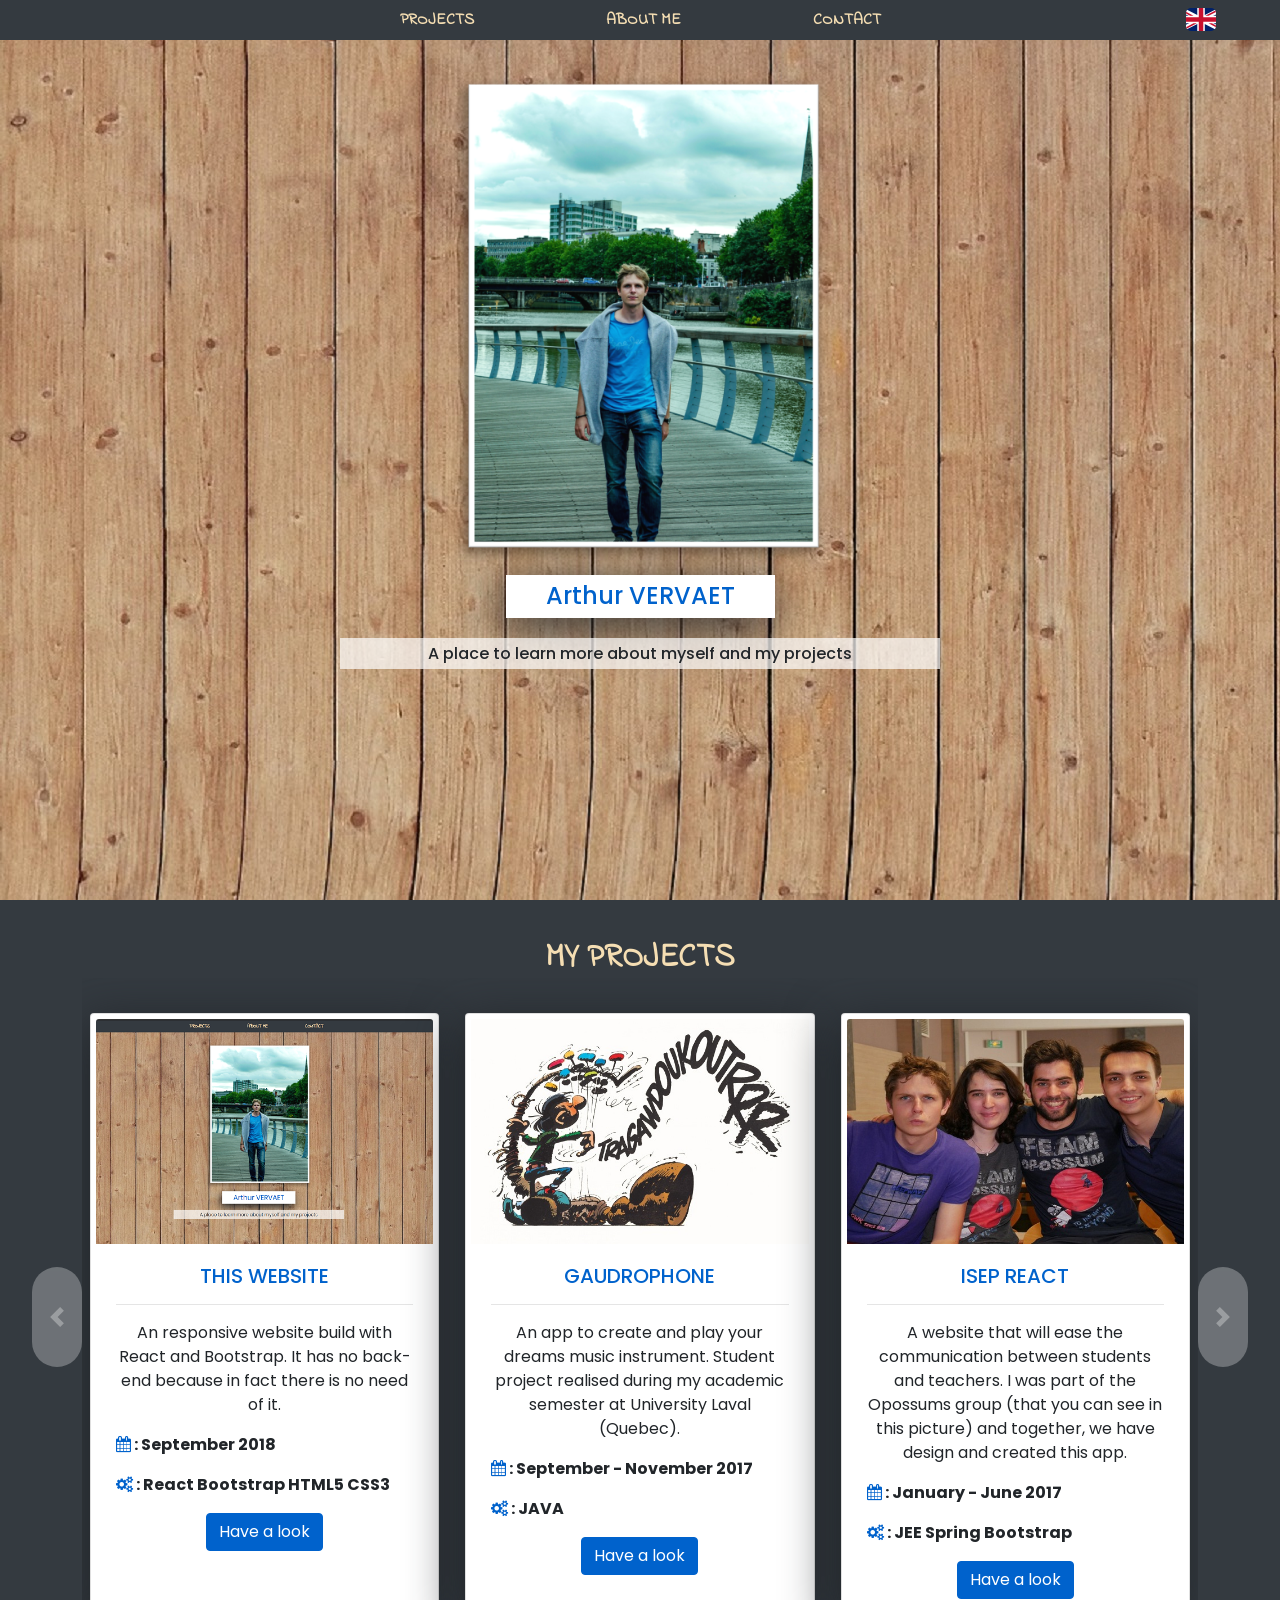
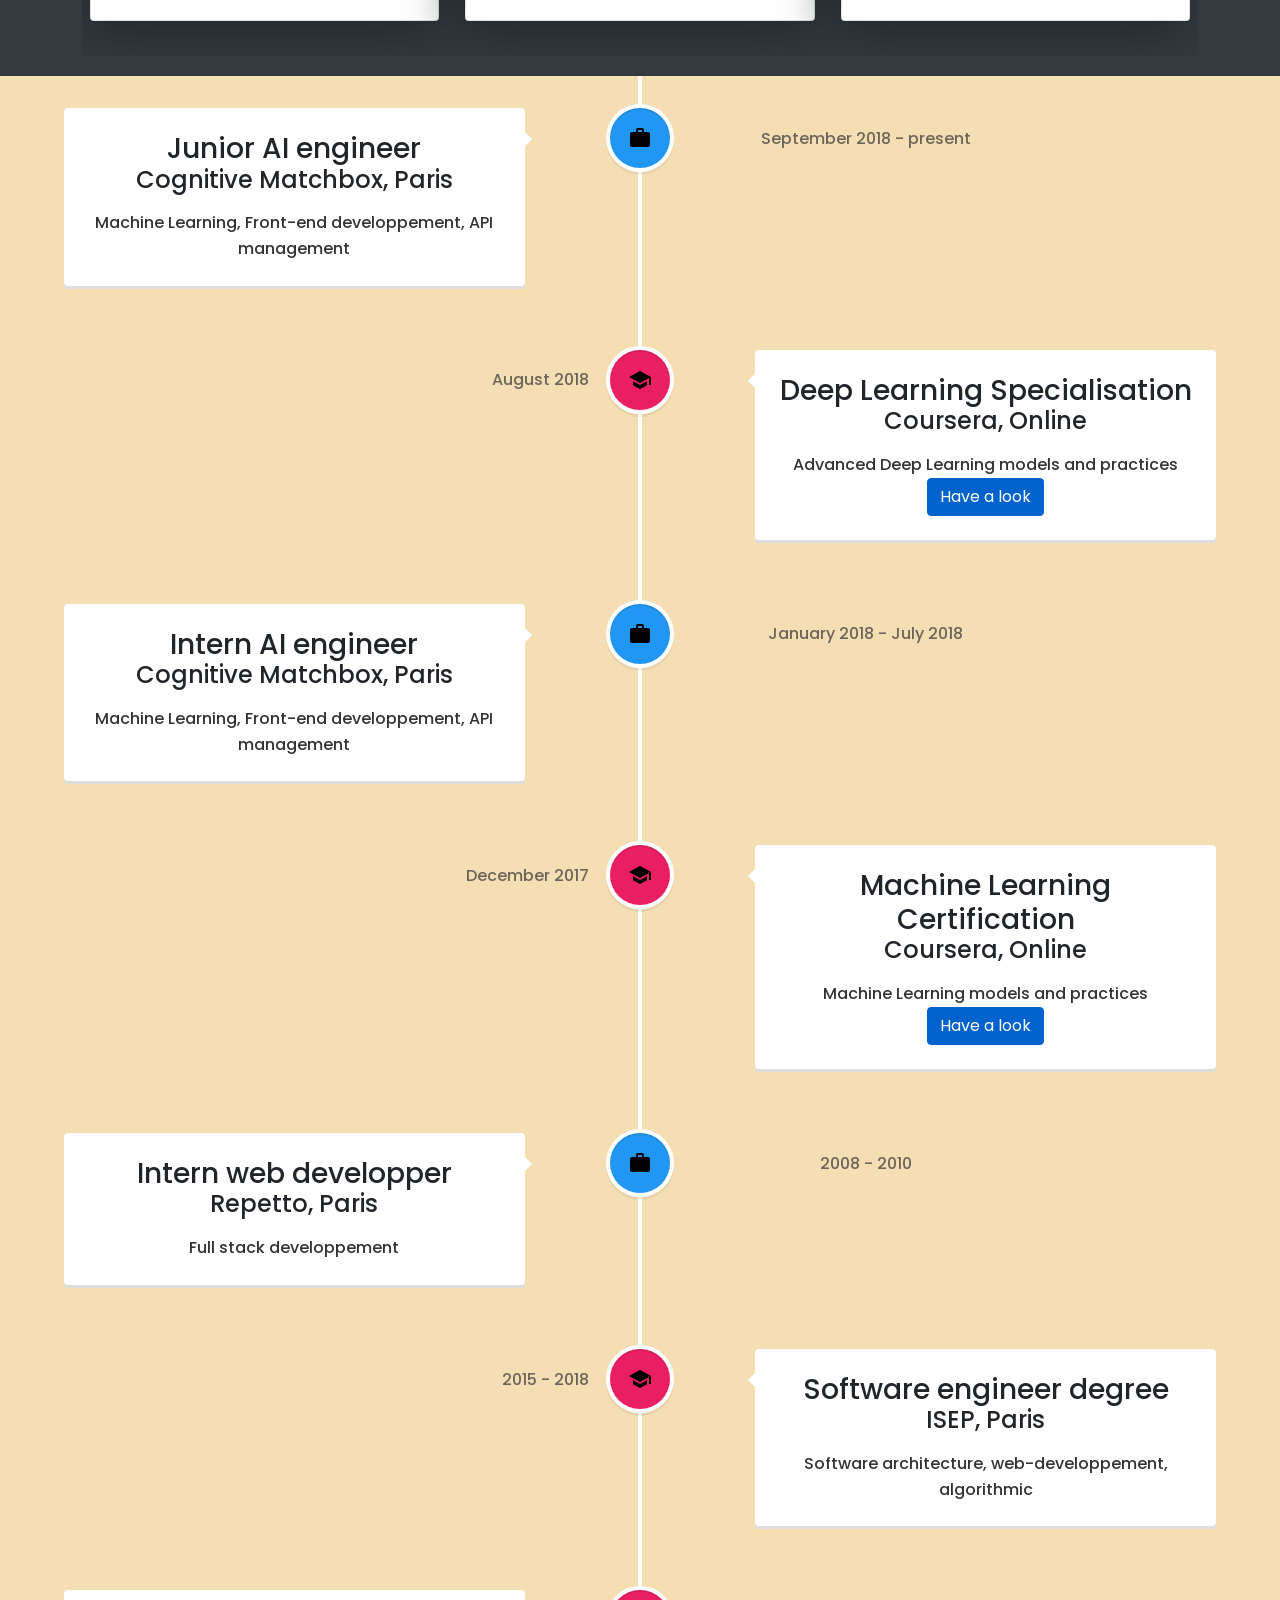
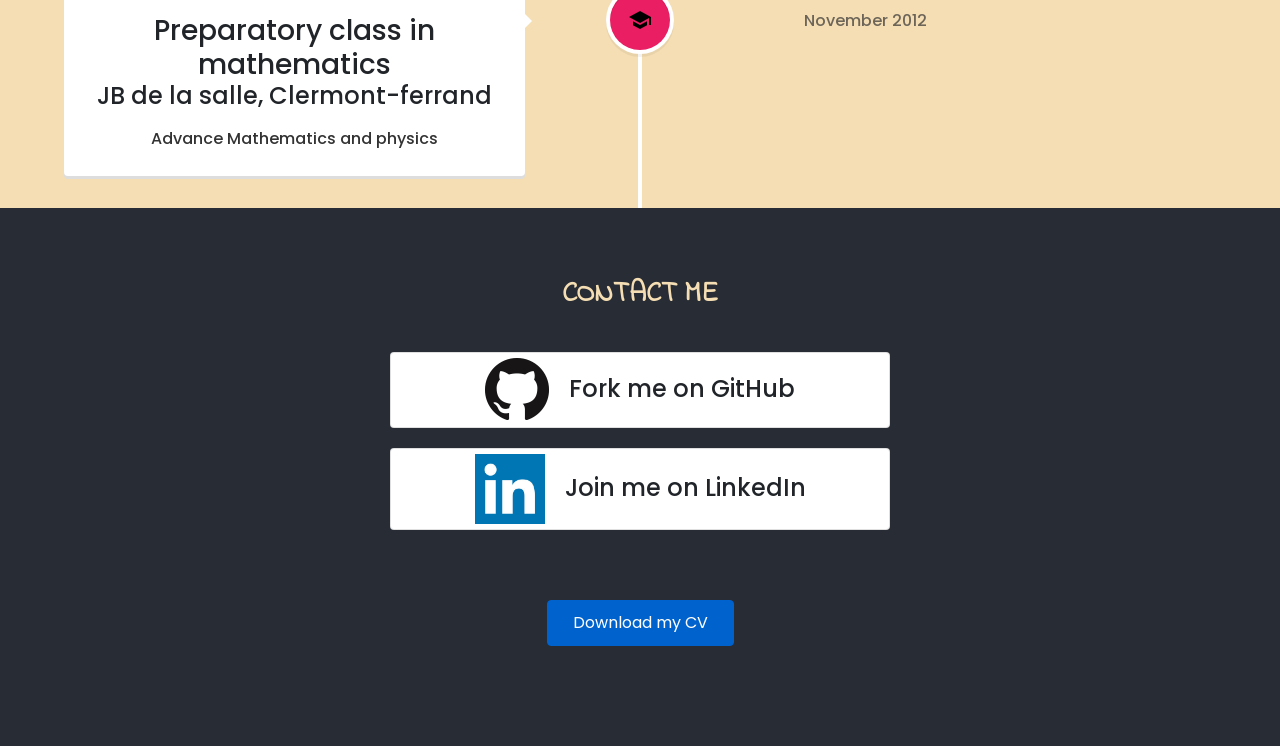
==== index.html @ 1737bd33 "new icon and style" ====
<!doctype html><html lang="en"><head><meta charset="utf-8"><meta name="viewport" content="width=device-width,initial-scale=1,shrink-to-fit=no"><meta name="theme-color" content="#000000"><link rel="manifest" href="/manifest.json"><link rel="shortcut icon" href="/favicon.ico"><link rel="stylesheet" href="https://cdnjs.cloudflare.com/ajax/libs/font-awesome/4.7.0/css/font-awesome.min.css"><link href="//maxcdn.bootstrapcdn.com/bootstrap/4.1.1/css/bootstrap.min.css" rel="stylesheet" id="bootstrap-css"><link href="https://fonts.googleapis.com/css?family=Poppins" rel="stylesheet"><link href="https://fonts.googleapis.com/css?family=Indie+Flower" rel="stylesheet"><script src="//cdnjs.cloudflare.com/ajax/libs/jquery/3.2.1/jquery.min.js"></script><script src="//maxcdn.bootstrapcdn.com/bootstrap/4.1.1/js/bootstrap.min.js"></script><title>Arthur Vervaet: Software Engineer</title><link href="/static/css/main.3fd4be5b.css" rel="stylesheet"></head><body><noscript>You need to enable JavaScript to run this app.</noscript><div id="root"></div><script type="text/javascript" src="/static/js/main.191d1044.js"></script></body></html>
---- static/css/main.3fd4be5b.css ----
body{margin:0;padding:0;font-family:Poppins,sans-serif}a,a:active,a:hover,a:link,a:visited{text-decoration:none;color:inherit}.App{text-align:center;overflow:hidden}.blue{color:#0062cc}.btn-primary{color:#fff!important}.center,.center-wrapper{width:-webkit-fit-content;width:-moz-fit-content;width:fit-content;margin:auto}.btn-primary{background-color:#0062cc;border-color:#0062cc}.github{color:#24292e;display:inline-block}.learn-more{background-color:#282c34}.left{text-align:left}.media-logo{max-width:20%;display:inline-block;margin-right:20px;max-height:70px}.media-title{display:inline-block;margin:0}.media-wrapper{margin-top:40px}.media-card{max-width:500px;margin:20px auto;padding:5px}.App-header{position:fixed;top:0;width:100%;background-color:#343a40;z-index:999}.top-div{margin:0 50px}.top-title{font-size:1rem;color:wheat!important;font-family:Indie Flower,cursive}.mobile_navbar{display:none}.menu-lang{position:fixed;top:7px;right:5%}@media only screen and (max-width:768px){.mobile_navbar{display:block}.laptop_navbar{display:none}.menu-icon{position:fixed;top:5px;left:15px;color:wheat}}.selector{position:fixed;list-style-type:none;top:33px;right:5%}.lang-icon{width:100%;max-width:30px;border-radius:5px}#landing{height:100vh;width:100vw;background-image:url("/Ressource/img/landing_background.jpg");overflow:hidden}.landing-card{margin:0 auto;margin-top:40px}.landing-content{height:-webkit-fit-content;height:-moz-fit-content;height:fit-content;width:100%;padding:30px 0}.landing-image{max-height:500px;margin-bottom:20px;max-width:80%}.name{width:-webkit-fit-content;width:-moz-fit-content;width:fit-content;background-color:#fff;margin:0 auto;-webkit-box-shadow:-5px 10px 50px #212529;box-shadow:-5px 10px 50px #212529;margin-top:-15px;color:#0062cc;padding:7px 40px;font-size:1.5rem}.quote{background:hsla(0,0%,100%,.7);max-width:600px;margin:20px auto;padding:6px 0;font-size:1rem}#projects{padding:20px;background-color:#343a40}.card-img-top{max-height:400px}.project-card{-webkit-box-shadow:-5px 10px 50px #212529;box-shadow:-5px 10px 50px #212529;max-width:31%;margin:5px auto;padding:5px}.project-gallery{padding:30px 10px}.title-card{-webkit-box-shadow:-5px 10px 50px #212529;box-shadow:-5px 10px 50px #212529;width:-webkit-fit-content;width:-moz-fit-content;width:fit-content;margin:0 auto}.section-title{margin:20px 0 0;color:wheat;font-family:Indie Flower,cursive;font-weight:900}.carousel-control-next,.carousel-control-prev{background-color:#ffffff90;border-radius:30px;width:50px;height:100px;margin:auto 1%}.carousel-inner{margin:auto;width:90%}#carouselExampleControls .card-body{padding-bottom:0!important}.mobile_project{display:none}@media only screen and (max-width:768px){.mobile_project{display:block}.project-card{max-width:90%;margin-bottom:30px}.laptop_project{display:none}.title-card{margin-bottom:30px}}#contact{padding:50px}.resume-btn{padding:10px 25px;margin:50px auto}#TimeLine{background-color:wheat}.vertical-timeline{margin:0 auto!important}@media only screen and (min-width:1170px){.vertical-timeline-element-date{right:136%!important}}.vertical-timeline{width:95%;max-width:1170px;margin:2em auto;position:relative;padding:2em 0}.vertical-timeline:after{content:"";display:table;clear:both}.vertical-timeline:before{content:"";position:absolute;top:0;left:18px;height:100%;width:4px;background:#fff}@media only screen and (min-width:1170px){.vertical-timeline.vertical-timeline--two-columns{margin-top:3em;margin-bottom:3em;width:90%}.vertical-timeline.vertical-timeline--two-columns:before{left:50%;margin-left:-2px}}.vertical-timeline-element{position:relative;margin:2em 0}.vertical-timeline-element>div{min-height:1px}.vertical-timeline-element:after{content:"";display:table;clear:both}.vertical-timeline-element:first-child{margin-top:0}.vertical-timeline-element:last-child{margin-bottom:0}@media only screen and (min-width:1170px){.vertical-timeline-element{margin:4em 0}.vertical-timeline-element:first-child{margin-top:0}.vertical-timeline-element:last-child{margin-bottom:0}}.vertical-timeline-element-icon{position:absolute;top:0;left:0;width:40px;height:40px;border-radius:50%;-webkit-box-shadow:0 0 0 4px #fff,inset 0 2px 0 rgba(0,0,0,.08),0 3px 0 4px rgba(0,0,0,.05);box-shadow:0 0 0 4px #fff,inset 0 2px 0 rgba(0,0,0,.08),0 3px 0 4px rgba(0,0,0,.05)}.vertical-timeline-element-icon svg{display:block;width:24px;height:24px;position:relative;left:50%;top:50%;margin-left:-12px;margin-top:-12px}@media only screen and (min-width:1170px){.vertical-timeline--two-columns .vertical-timeline-element-icon{width:60px;height:60px;left:50%;margin-left:-30px}}.vertical-timeline-element-icon{-webkit-transform:translateZ(0);-webkit-backface-visibility:hidden}.vertical-timeline--animate .vertical-timeline-element-icon.is-hidden{visibility:hidden}.vertical-timeline--animate .vertical-timeline-element-icon.bounce-in{visibility:visible;-webkit-animation:cd-bounce-1 .6s;animation:cd-bounce-1 .6s}@-webkit-keyframes cd-bounce-1{0%{opacity:0;-webkit-transform:scale(.5)}60%{opacity:1;-webkit-transform:scale(1.2)}to{-webkit-transform:scale(1)}}@keyframes cd-bounce-1{0%{opacity:0;-webkit-transform:scale(.5);-ms-transform:scale(.5);transform:scale(.5)}60%{opacity:1;-webkit-transform:scale(1.2);-ms-transform:scale(1.2);transform:scale(1.2)}to{-webkit-transform:scale(1);-ms-transform:scale(1);transform:scale(1)}}.vertical-timeline-element-content{position:relative;margin-left:60px;background:#fff;border-radius:.25em;padding:1em;-webkit-box-shadow:0 3px 0 #ddd;box-shadow:0 3px 0 #ddd}.vertical-timeline-element--no-children .vertical-timeline-element-content{background:0 0;-webkit-box-shadow:none;box-shadow:none}.vertical-timeline-element-content:after{content:"";display:table;clear:both}.vertical-timeline-element-content h2{color:#303e49}.vertical-timeline-element-content .vertical-timeline-element-date,.vertical-timeline-element-content p{font-size:13px;font-size:.8125rem;font-weight:500;color:#333}.vertical-timeline-element-content .vertical-timeline-element-date{display:inline-block}.vertical-timeline-element-content p{margin:1em 0 0;line-height:1.6}.vertical-timeline-element-subtitle,.vertical-timeline-element-title{margin:0}.vertical-timeline-element-content .vertical-timeline-element-date{float:left;padding:.8em 0;opacity:.7}.vertical-timeline-element-content:before{content:"";position:absolute;top:16px;right:100%;height:0;width:0;border:7px solid transparent;border-right:7px solid #fff}.vertical-timeline-element--no-children .vertical-timeline-element-content:before{display:none}@media only screen and (min-width:768px){.vertical-timeline-element-content h2{font-size:20px;font-size:1.25rem}.vertical-timeline-element-content p{font-size:16px;font-size:1rem}.vertical-timeline-element-content .vertical-timeline-element-date{font-size:14px;font-size:.875rem}}@media only screen and (min-width:1170px){.vertical-timeline--two-columns .vertical-timeline-element-content{margin-left:0;padding:1.5em;width:40%}.vertical-timeline--two-columns .vertical-timeline-element-content:before{top:24px;left:100%;border-color:transparent;border-left-color:#fff}.vertical-timeline--two-columns .vertical-timeline-element-content .vertical-timeline-element-date{position:absolute;width:100%;left:124%;top:6px;font-size:16px;font-size:1rem}.vertical-timeline--two-columns .vertical-timeline-element.vertical-timeline-element--right .vertical-timeline-element-content,.vertical-timeline--two-columns .vertical-timeline-element:nth-child(2n):not(.vertical-timeline-element--left) .vertical-timeline-element-content{float:right}.vertical-timeline--two-columns .vertical-timeline-element.vertical-timeline-element--right .vertical-timeline-element-content:before,.vertical-timeline--two-columns .vertical-timeline-element:nth-child(2n):not(.vertical-timeline-element--left) .vertical-timeline-element-content:before{top:24px;left:auto;right:100%;border-color:transparent;border-right-color:#fff}.vertical-timeline--two-columns .vertical-timeline-element.vertical-timeline-element--right .vertical-timeline-element-content .vertical-timeline-element-date,.vertical-timeline--two-columns .vertical-timeline-element:nth-child(2n):not(.vertical-timeline-element--left) .vertical-timeline-element-content .vertical-timeline-element-date{left:auto;right:124%;text-align:right}}.vertical-timeline--animate .vertical-timeline-element-content.is-hidden{visibility:hidden}.vertical-timeline--animate .vertical-timeline-element-content.bounce-in{visibility:visible;-webkit-animation:cd-bounce-2 .6s;animation:cd-bounce-2 .6s}@media only screen and (min-width:1170px){.vertical-timeline--two-columns.vertical-timeline--animate .vertical-timeline-element.vertical-timeline-element--right .vertical-timeline-element-content.bounce-in,.vertical-timeline--two-columns.vertical-timeline--animate .vertical-timeline-element:nth-child(2n):not(.vertical-timeline-element--left) .vertical-timeline-element-content.bounce-in{-webkit-animation:cd-bounce-2-inverse .6s;animation:cd-bounce-2-inverse .6s}}@media only screen and (max-width:1169px){.vertical-timeline--animate .vertical-timeline-element-content.bounce-in{visibility:visible;-webkit-animation:cd-bounce-2-inverse .6s;animation:cd-bounce-2-inverse .6s}}@-webkit-keyframes cd-bounce-2{0%{opacity:0;-webkit-transform:translateX(-100px)}60%{opacity:1;-webkit-transform:translateX(20px)}to{-webkit-transform:translateX(0)}}@keyframes cd-bounce-2{0%{opacity:0;-webkit-transform:translateX(-100px);-ms-transform:translateX(-100px);transform:translateX(-100px)}60%{opacity:1;-webkit-transform:translateX(20px);-ms-transform:translateX(20px);transform:translateX(20px)}to{-webkit-transform:translateX(0);-ms-transform:translateX(0);transform:translateX(0)}}@-webkit-keyframes cd-bounce-2-inverse{0%{opacity:0;-webkit-transform:translateX(100px)}60%{opacity:1;-webkit-transform:translateX(-20px)}to{-webkit-transform:translateX(0)}}@keyframes cd-bounce-2-inverse{0%{opacity:0;-webkit-transform:translateX(100px);-ms-transform:translateX(100px);transform:translateX(100px)}60%{opacity:1;-webkit-transform:translateX(-20px);-ms-transform:translateX(-20px);transform:translateX(-20px)}to{-webkit-transform:translateX(0);-ms-transform:translateX(0);transform:translateX(0)}}
/*# sourceMappingURL=main.3fd4be5b.css.map*/
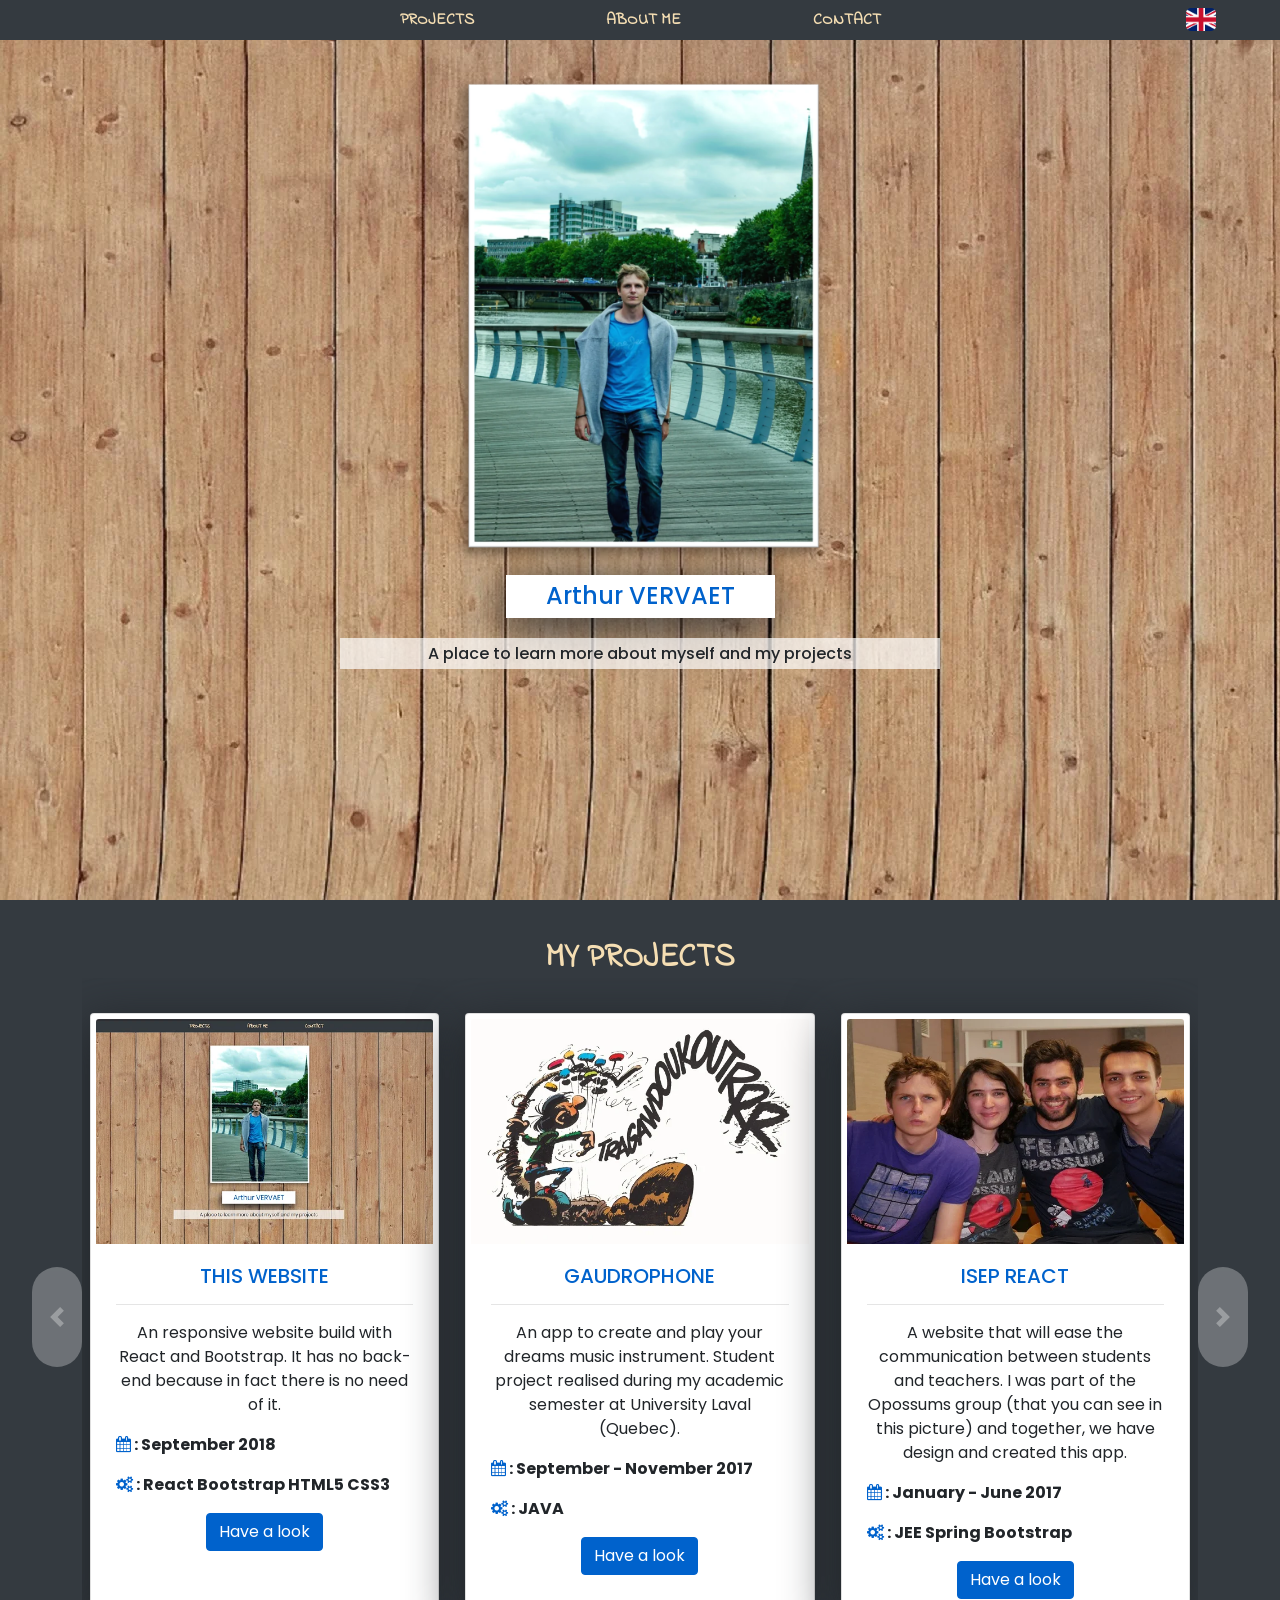
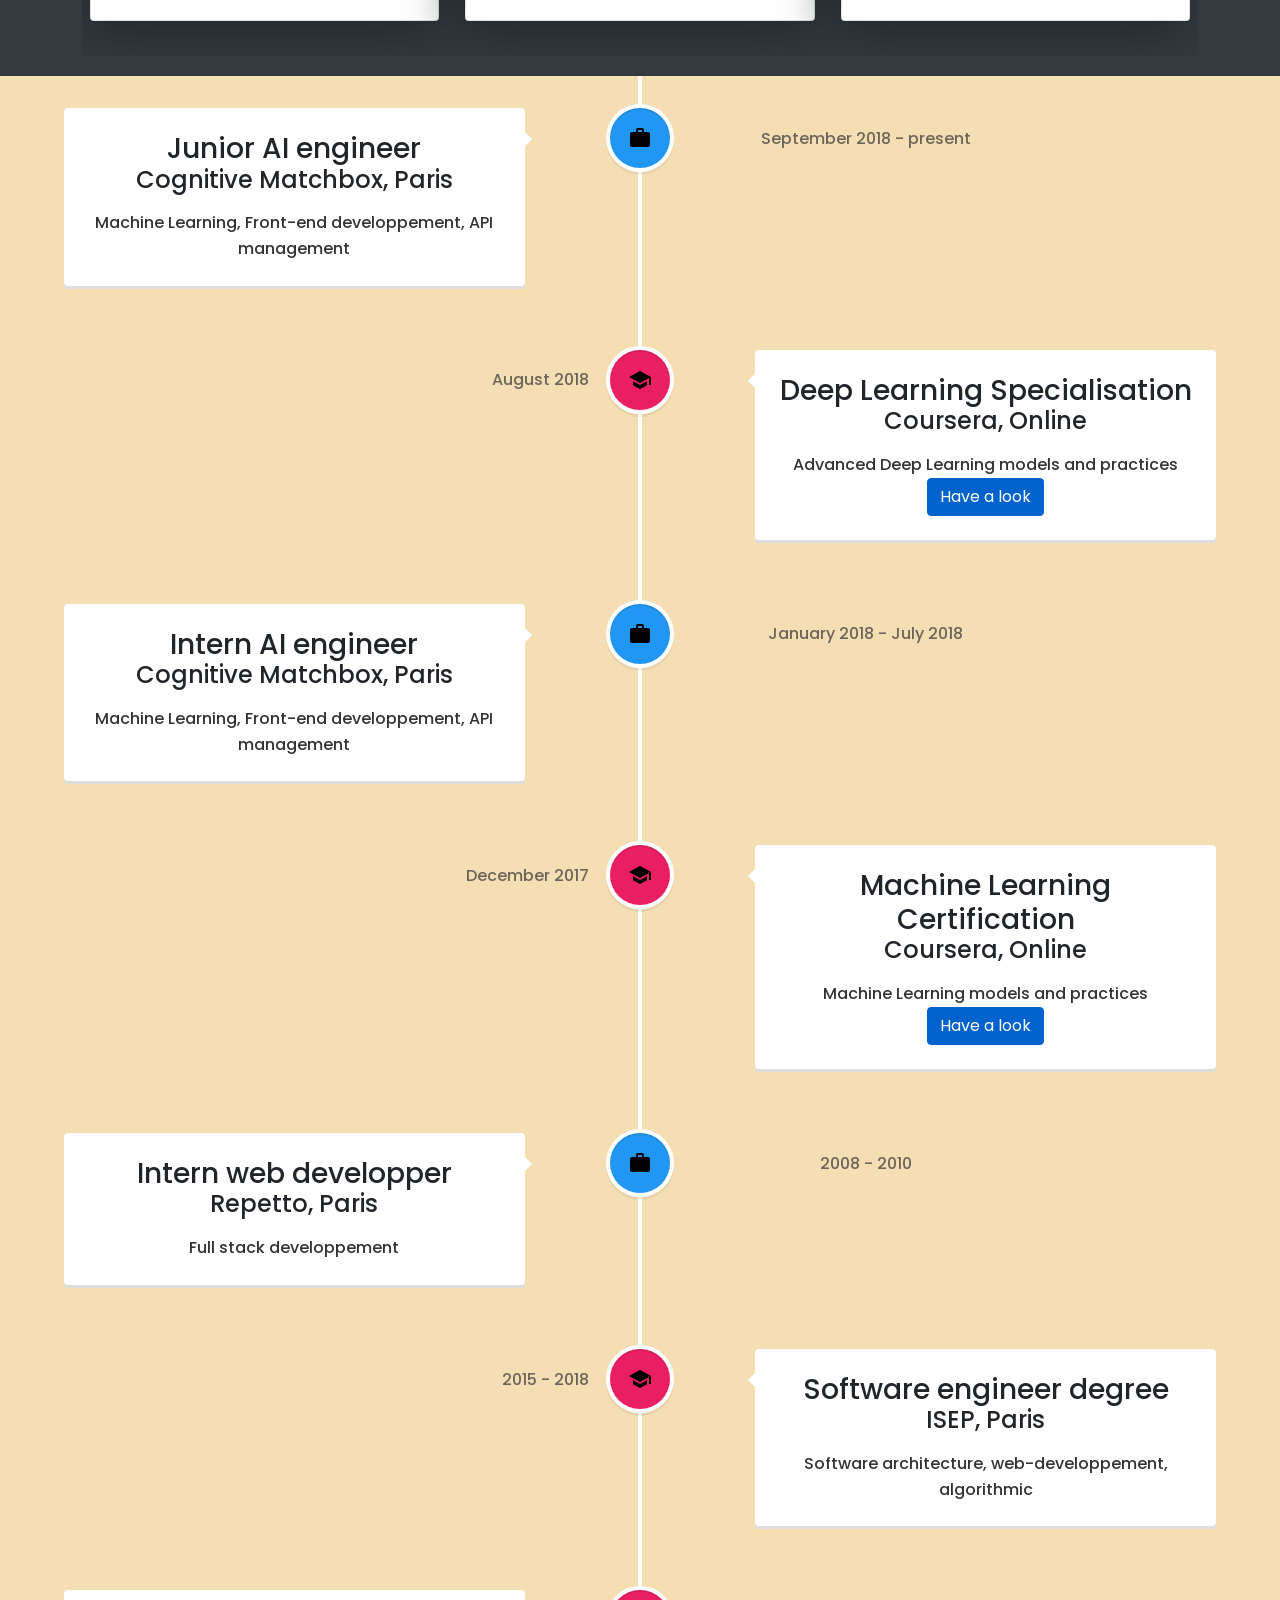
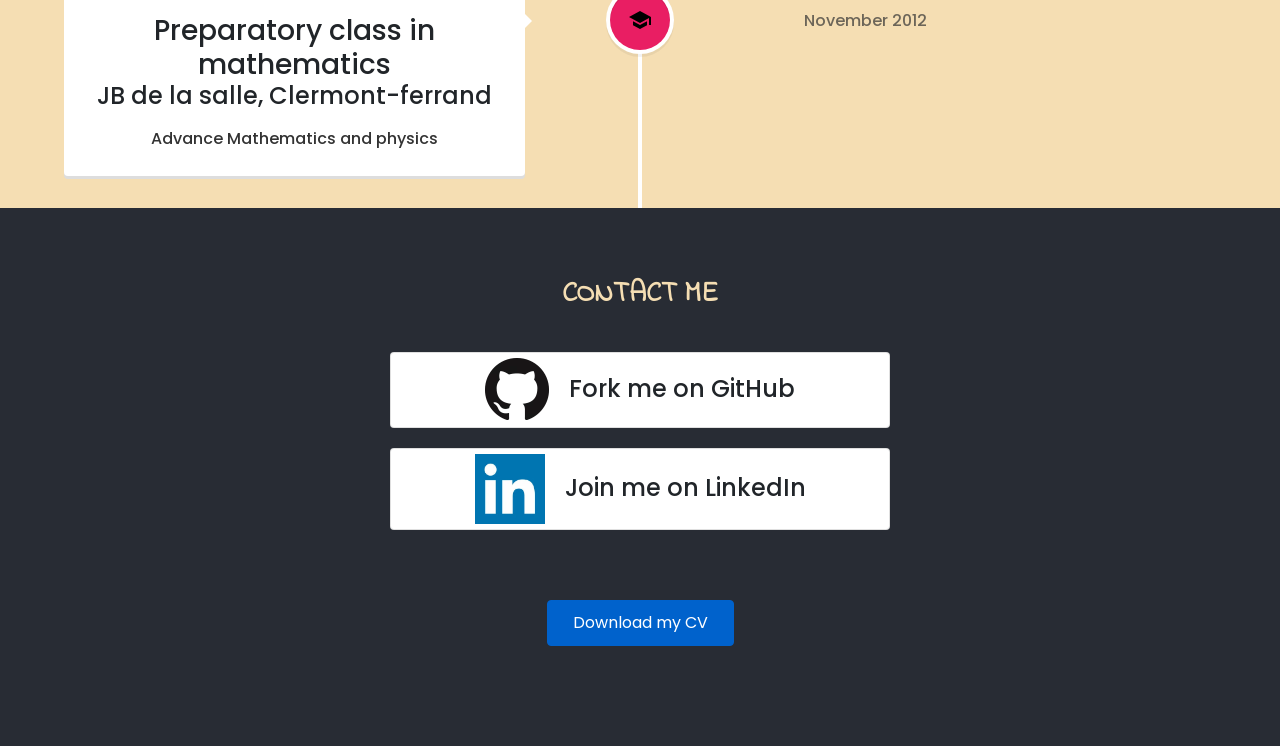
==== commit 45adecf1: "next" ====
--- a/index.html
+++ b/index.html
@@ -1 +1 @@
-<!doctype html><html lang="en"><head><meta charset="utf-8"><meta name="viewport" content="width=device-width,initial-scale=1,shrink-to-fit=no"><meta name="theme-color" content="#000000"><link rel="manifest" href="/manifest.json"><link rel="shortcut icon" href="/favicon.ico"><link rel="stylesheet" href="https://cdnjs.cloudflare.com/ajax/libs/font-awesome/4.7.0/css/font-awesome.min.css"><link href="//maxcdn.bootstrapcdn.com/bootstrap/4.1.1/css/bootstrap.min.css" rel="stylesheet" id="bootstrap-css"><link href="https://fonts.googleapis.com/css?family=Poppins" rel="stylesheet"><link href="https://fonts.googleapis.com/css?family=Indie+Flower" rel="stylesheet"><script src="//cdnjs.cloudflare.com/ajax/libs/jquery/3.2.1/jquery.min.js"></script><script src="//maxcdn.bootstrapcdn.com/bootstrap/4.1.1/js/bootstrap.min.js"></script><title>Arthur Vervaet: Software Engineer</title><link href="/static/css/main.3fd4be5b.css" rel="stylesheet"></head><body><noscript>You need to enable JavaScript to run this app.</noscript><div id="root"></div><script type="text/javascript" src="/static/js/main.191d1044.js"></script></body></html>+<!DOCTYPE html><html lang="en"><head><meta charset="utf-8"><meta name="viewport" content="width=device-width,initial-scale=1,shrink-to-fit=no"><meta name="theme-color" content="#000000"><link rel="manifest" href="/manifest.json"><link rel="shortcut icon" href="/favicon.ico"><link rel="stylesheet" href="https://cdnjs.cloudflare.com/ajax/libs/font-awesome/4.7.0/css/font-awesome.min.css"><link href="//maxcdn.bootstrapcdn.com/bootstrap/4.1.1/css/bootstrap.min.css" rel="stylesheet" id="bootstrap-css"><link href="https://fonts.googleapis.com/css?family=Poppins" rel="stylesheet"><link href="https://fonts.googleapis.com/css?family=Indie+Flower" rel="stylesheet"><script src="//cdnjs.cloudflare.com/ajax/libs/jquery/3.2.1/jquery.min.js"></script><script src="//maxcdn.bootstrapcdn.com/bootstrap/4.1.1/js/bootstrap.min.js"></script><title>Arthur Vervaet: Software Engineer</title><link href="/static/css/main.212c2da7.css" rel="stylesheet"></head><body><noscript>You need to enable JavaScript to run this app.</noscript><div id="root"><div class="App"><header class="App-header"><div><div class="laptop_navbar"><ul class="nav justify-content-center"><li class="nav-item top-div"><a class="nav-link top-title" href="#projects"><b>Missing translationId: navbar.projects for language: ${ languageCode }</b></a></li><li class="nav-item top-div"><a class="nav-link top-title" href="#TimeLine"><b>Missing translationId: navbar.aboutMe for language: ${ languageCode }</b></a></li><li class="nav-item top-div"><a class="nav-link top-title" href="#contact"><b>Missing translationId: navbar.contact for language: ${ languageCode }</b></a></li></ul></div><div class="mobile_navbar"><ul class="nav justify-content-center"><div><li class="nav-item top-div"><i class="fa fa-th-list fa-2x menu-icon"></i><a class="nav-link top-title" href="#projects"><b>Missing translationId: navbar.contact for language: ${ languageCode }</b></a></li></div></ul></div></div></header><section id="landing"><div class="landing-content"><div class="landing-card"><img class="landing-image" src="/Ressource/img/profile_picture.webp" alt="Arthur Vervaet"><h1 class="name"><span>Arthur</span> VERVAET</h1><h2 class="quote">Missing translationId: landing.sentence for language: ${ languageCode }</h2></div></div></section><section id="projects"><h2 class="section-title">Missing translationId: projects.title for language: ${ languageCode }</h2><div class="mobile_project"><div id="carouselMobileControls" class="carousel slide" data-ride="carousel"><div class="carousel-inner"><div class="carousel-item active"><div class="row project-gallery"><div class="card col-md-4 project-card"><a href="https://github.com/avervaet/Arthur_Vervaet"><img class="card-img-top" src="http://localhost:64100/Ressource/img/react.webp" alt="react.webp"><div class="card-body"><h5 class="blue">Missing translationId: projects.website.title for language: ${ languageCode }</h5><hr class="separator"><p class="card-text">Missing translationId: projects.website.resume for language: ${ languageCode }</p><p class="card-text left"><i class="fa fa-calendar blue"></i><b> :  <!-- -->Missing translationId: projects.website.date for language: ${ languageCode }</b></p><p class="card-text left"><i class="fa fa-cogs blue"></i><b> :  <!-- -->React Bootstrap HTML5 CSS3</b></p><p class="btn btn-primary">Missing translationId: button.see for language: ${ languageCode }</p></div></a></div></div></div><div class="carousel-item"><div class="row project-gallery"><div class="card col-md-4 project-card"><a href="https://github.com/avervaet/Gaudrophone"><img class="card-img-top" src="http://localhost:64100/Ressource/img/gaudrophone.webp" alt="gaudrophone.webp"><div class="card-body"><h5 class="blue">Missing translationId: projects.gaudrophone.title for language: ${ languageCode }</h5><hr class="separator"><p class="card-text">Missing translationId: projects.gaudrophone.resume for language: ${ languageCode }</p><p class="card-text left"><i class="fa fa-calendar blue"></i><b> :  <!-- -->Missing translationId: projects.gaudrophone.date for language: ${ languageCode }</b></p><p class="card-text left"><i class="fa fa-cogs blue"></i><b> :  <!-- -->JAVA</b></p><p class="btn btn-primary">Missing translationId: button.see for language: ${ languageCode }</p></div></a></div></div></div><div class="carousel-item"><div class="row project-gallery"><div class="card col-md-4 project-card"><a href="https://github.com/avervaet/ISEP_react"><img class="card-img-top" src="http://localhost:64100/Ressource/img/Opossums.webp" alt="Opossums.webp"><div class="card-body"><h5 class="blue">Missing translationId: projects.opossums.title for language: ${ languageCode }</h5><hr class="separator"><p class="card-text">Missing translationId: projects.opossums.resume for language: ${ languageCode }</p><p class="card-text left"><i class="fa fa-calendar blue"></i><b> :  <!-- -->Missing translationId: projects.opossums.date for language: ${ languageCode }</b></p><p class="card-text left"><i class="fa fa-cogs blue"></i><b> :  <!-- -->JEE Spring Bootstrap</b></p><p class="btn btn-primary">Missing translationId: button.see for language: ${ languageCode }</p></div></a></div></div></div><div class="carousel-item"><div class="row project-gallery"><div class="card col-md-4 project-card"><a href="https://github.com/avervaet/Parisian_subway"><img class="card-img-top" src="http://localhost:64100/Ressource/img/metro.webp" alt="metro.webp"><div class="card-body"><h5 class="blue">Missing translationId: projects.subway.title for language: ${ languageCode }</h5><hr class="separator"><p class="card-text">Missing translationId: projects.subway.resume for language: ${ languageCode }</p><p class="card-text left"><i class="fa fa-calendar blue"></i><b> :  <!-- -->Missing translationId: projects.subway.date for language: ${ languageCode }</b></p><p class="card-text left"><i class="fa fa-cogs blue"></i><b> :  <!-- -->JAVA JavaScript</b></p><p class="btn btn-primary">Missing translationId: button.see for language: ${ languageCode }</p></div></a></div></div></div><div class="carousel-item"><div class="row project-gallery"><div class="card col-md-4 project-card"><a href="https://github.com/avervaet/filler_game"><img class="card-img-top" src="http://localhost:64100/Ressource/img/filler.webp" alt="filler.webp"><div class="card-body"><h5 class="blue">Missing translationId: projects.filler.title for language: ${ languageCode }</h5><hr class="separator"><p class="card-text">Missing translationId: projects.filler.resume for language: ${ languageCode }</p><p class="card-text left"><i class="fa fa-calendar blue"></i><b> :  <!-- -->Missing translationId: projects.filler.date for language: ${ languageCode }</b></p><p class="card-text left"><i class="fa fa-cogs blue"></i><b> :  <!-- -->JAVA</b></p><p class="btn btn-primary">Missing translationId: button.see for language: ${ languageCode }</p></div></a></div></div></div></div><a class="carousel-control-prev" href="#carouselMobileControls" role="button" data-slide="prev"><span class="carousel-control-prev-icon" aria-hidden="true"></span><span class="sr-only">Previous</span></a><a class="carousel-control-next" href="#carouselMobileControls" role="button" data-slide="next"><span class="carousel-control-next-icon" aria-hidden="true"></span><span class="sr-only">Next</span></a></div></div><div class="laptop_project"><div id="carouselExampleControls" class="carousel slide" data-ride="carousel"><div class="carousel-inner"><div class="carousel-item active"><div class="row project-gallery"><div class="card col-md-4 project-card"><a href="https://github.com/avervaet/Arthur_Vervaet"><img class="card-img-top" src="http://localhost:64100/Ressource/img/react.webp" alt="react.webp"><div class="card-body"><h5 class="blue">Missing translationId: projects.website.title for language: ${ languageCode }</h5><hr class="separator"><p class="card-text">Missing translationId: projects.website.resume for language: ${ languageCode }</p><p class="card-text left"><i class="fa fa-calendar blue"></i><b> :  <!-- -->Missing translationId: projects.website.date for language: ${ languageCode }</b></p><p class="card-text left"><i class="fa fa-cogs blue"></i><b> :  <!-- -->React Bootstrap HTML5 CSS3</b></p><p class="btn btn-primary">Missing translationId: button.see for language: ${ languageCode }</p></div></a></div><div class="card col-md-4 project-card"><a href="https://github.com/avervaet/Gaudrophone"><img class="card-img-top" src="http://localhost:64100/Ressource/img/gaudrophone.webp" alt="gaudrophone.webp"><div class="card-body"><h5 class="blue">Missing translationId: projects.gaudrophone.title for language: ${ languageCode }</h5><hr class="separator"><p class="card-text">Missing translationId: projects.gaudrophone.resume for language: ${ languageCode }</p><p class="card-text left"><i class="fa fa-calendar blue"></i><b> :  <!-- -->Missing translationId: projects.gaudrophone.date for language: ${ languageCode }</b></p><p class="card-text left"><i class="fa fa-cogs blue"></i><b> :  <!-- -->JAVA</b></p><p class="btn btn-primary">Missing translationId: button.see for language: ${ languageCode }</p></div></a></div><div class="card col-md-4 project-card"><a href="https://github.com/avervaet/ISEP_react"><img class="card-img-top" src="http://localhost:64100/Ressource/img/Opossums.webp" alt="Opossums.webp"><div class="card-body"><h5 class="blue">Missing translationId: projects.opossums.title for language: ${ languageCode }</h5><hr class="separator"><p class="card-text">Missing translationId: projects.opossums.resume for language: ${ languageCode }</p><p class="card-text left"><i class="fa fa-calendar blue"></i><b> :  <!-- -->Missing translationId: projects.opossums.date for language: ${ languageCode }</b></p><p class="card-text left"><i class="fa fa-cogs blue"></i><b> :  <!-- -->JEE Spring Bootstrap</b></p><p class="btn btn-primary">Missing translationId: button.see for language: ${ languageCode }</p></div></a></div></div></div><div class="carousel-item"><div class="row project-gallery"><div class="card col-md-4 project-card"><a href="https://github.com/avervaet/Parisian_subway"><img class="card-img-top" src="http://localhost:64100/Ressource/img/metro.webp" alt="metro.webp"><div class="card-body"><h5 class="blue">Missing translationId: projects.subway.title for language: ${ languageCode }</h5><hr class="separator"><p class="card-text">Missing translationId: projects.subway.resume for language: ${ languageCode }</p><p class="card-text left"><i class="fa fa-calendar blue"></i><b> :  <!-- -->Missing translationId: projects.subway.date for language: ${ languageCode }</b></p><p class="card-text left"><i class="fa fa-cogs blue"></i><b> :  <!-- -->JAVA JavaScript</b></p><p class="btn btn-primary">Missing translationId: button.see for language: ${ languageCode }</p></div></a></div><div class="card col-md-4 project-card"><a href="https://github.com/avervaet/filler_game"><img class="card-img-top" src="http://localhost:64100/Ressource/img/filler.webp" alt="filler.webp"><div class="card-body"><h5 class="blue">Missing translationId: projects.filler.title for language: ${ languageCode }</h5><hr class="separator"><p class="card-text">Missing translationId: projects.filler.resume for language: ${ languageCode }</p><p class="card-text left"><i class="fa fa-calendar blue"></i><b> :  <!-- -->Missing translationId: projects.filler.date for language: ${ languageCode }</b></p><p class="card-text left"><i class="fa fa-cogs blue"></i><b> :  <!-- -->JAVA</b></p><p class="btn btn-primary">Missing translationId: button.see for language: ${ languageCode }</p></div></a></div></div></div></div><a class="carousel-control-prev" href="#carouselExampleControls" role="button" data-slide="prev"><span class="carousel-control-prev-icon" aria-hidden="true"></span><span class="sr-only">Previous</span></a><a class="carousel-control-next" href="#carouselExampleControls" role="button" data-slide="next"><span class="carousel-control-next-icon" aria-hidden="true"></span><span class="sr-only">Next</span></a></div></div></section><section id="TimeLine"><div class="vertical-timeline vertical-timeline--animate vertical-timeline--two-columns"><div id="" class="vertical-timeline-element--work vertical-timeline-element"><div><span style="background:rgb(33, 150, 243);color:#fff" class="vertical-timeline-element-icon is-hidden"><svg class="jss1" focusable="false" viewBox="0 0 24 24" aria-hidden="true"><path d="M20 6h-4V4c0-1.11-.89-2-2-2h-4c-1.11 0-2 .89-2 2v2H4c-1.11 0-1.99.89-1.99 2L2 19c0 1.11.89 2 2 2h16c1.11 0 2-.89 2-2V8c0-1.11-.89-2-2-2zm-6 0h-4V4h4v2z"></path></svg></span><div class="vertical-timeline-element-content is-hidden"><h3 class="vertical-timeline-element-title">Missing translationId: timeline.cognitiveInge.title for language: ${ languageCode }</h3><h4 class="vertical-timeline-element-subtitle">Missing translationId: timeline.cognitiveInge.place for language: ${ languageCode }</h4><p>Missing translationId: timeline.cognitiveInge.resume for language: ${ languageCode }</p><span class="vertical-timeline-element-date">Missing translationId: timeline.cognitiveInge.date for language: ${ languageCode }</span></div></div></div><div id="" class="vertical-timeline-element--education vertical-timeline-element"><div><span style="background:rgb(233, 30, 99);color:#fff" class="vertical-timeline-element-icon is-hidden"><svg class="jss1" focusable="false" viewBox="0 0 24 24" aria-hidden="true"><path d="M5 13.18v4L12 21l7-3.82v-4L12 17l-7-3.82zM12 3L1 9l11 6 9-4.91V17h2V9L12 3z"></path></svg></span><div class="vertical-timeline-element-content is-hidden"><h3 class="vertical-timeline-element-title">Missing translationId: timeline.deeplearning.title for language: ${ languageCode }</h3><h4 class="vertical-timeline-element-subtitle">Missing translationId: timeline.deeplearning.place for language: ${ languageCode }</h4><p>Missing translationId: timeline.deeplearning.resume for language: ${ languageCode }</p><a href="https://www.coursera.org/account/accomplishments/specialization/7G25CYF3GSRJ" class="btn btn-primary">Missing translationId: button.see for language: ${ languageCode }</a><span class="vertical-timeline-element-date">Missing translationId: timeline.deeplearning.date for language: ${ languageCode }</span></div></div></div><div id="" class="vertical-timeline-element--work vertical-timeline-element"><div><span style="background:rgb(33, 150, 243);color:#fff" class="vertical-timeline-element-icon is-hidden"><svg class="jss1" focusable="false" viewBox="0 0 24 24" aria-hidden="true"><path d="M20 6h-4V4c0-1.11-.89-2-2-2h-4c-1.11 0-2 .89-2 2v2H4c-1.11 0-1.99.89-1.99 2L2 19c0 1.11.89 2 2 2h16c1.11 0 2-.89 2-2V8c0-1.11-.89-2-2-2zm-6 0h-4V4h4v2z"></path></svg></span><div class="vertical-timeline-element-content is-hidden"><h3 class="vertical-timeline-element-title">Missing translationId: timeline.cognitiveIntern.title for language: ${ languageCode }</h3><h4 class="vertical-timeline-element-subtitle">Missing translationId: timeline.cognitiveIntern.place for language: ${ languageCode }</h4><p>Missing translationId: timeline.cognitiveIntern.resume for language: ${ languageCode }</p><span class="vertical-timeline-element-date">Missing translationId: timeline.cognitiveIntern.date for language: ${ languageCode }</span></div></div></div><div id="" class="vertical-timeline-element--education vertical-timeline-element"><div><span style="background:rgb(233, 30, 99);color:#fff" class="vertical-timeline-element-icon is-hidden"><svg class="jss1" focusable="false" viewBox="0 0 24 24" aria-hidden="true"><path d="M5 13.18v4L12 21l7-3.82v-4L12 17l-7-3.82zM12 3L1 9l11 6 9-4.91V17h2V9L12 3z"></path></svg></span><div class="vertical-timeline-element-content is-hidden"><h3 class="vertical-timeline-element-title">Missing translationId: timeline.machineLearning.title for language: ${ languageCode }</h3><h4 class="vertical-timeline-element-subtitle">Missing translationId: timeline.machineLearning.place for language: ${ languageCode }</h4><p>Missing translationId: timeline.machineLearning.resume for language: ${ languageCode }</p><a href="https://www.coursera.org/account/accomplishments/certificate/ALRWJDWSZYJ8" class="btn btn-primary">Missing translationId: button.see for language: ${ languageCode }</a><span class="vertical-timeline-element-date">Missing translationId: timeline.machineLearning.date for language: ${ languageCode }</span></div></div></div><div id="" class="vertical-timeline-element--work vertical-timeline-element"><div><span style="background:rgb(33, 150, 243);color:#fff" class="vertical-timeline-element-icon is-hidden"><svg class="jss1" focusable="false" viewBox="0 0 24 24" aria-hidden="true"><path d="M20 6h-4V4c0-1.11-.89-2-2-2h-4c-1.11 0-2 .89-2 2v2H4c-1.11 0-1.99.89-1.99 2L2 19c0 1.11.89 2 2 2h16c1.11 0 2-.89 2-2V8c0-1.11-.89-2-2-2zm-6 0h-4V4h4v2z"></path></svg></span><div class="vertical-timeline-element-content is-hidden"><h3 class="vertical-timeline-element-title">Missing translationId: timeline.repetto.title for language: ${ languageCode }</h3><h4 class="vertical-timeline-element-subtitle">Missing translationId: timeline.repetto.place for language: ${ languageCode }</h4><p>Missing translationId: timeline.repetto.resume for language: ${ languageCode }</p><span class="vertical-timeline-element-date">Missing translationId: timeline.repetto.date for language: ${ languageCode }</span></div></div></div><div id="" class="vertical-timeline-element--education vertical-timeline-element"><div><span style="background:rgb(233, 30, 99);color:#fff" class="vertical-timeline-element-icon is-hidden"><svg class="jss1" focusable="false" viewBox="0 0 24 24" aria-hidden="true"><path d="M5 13.18v4L12 21l7-3.82v-4L12 17l-7-3.82zM12 3L1 9l11 6 9-4.91V17h2V9L12 3z"></path></svg></span><div class="vertical-timeline-element-content is-hidden"><h3 class="vertical-timeline-element-title">Missing translationId: timeline.isep.title for language: ${ languageCode }</h3><h4 class="vertical-timeline-element-subtitle">Missing translationId: timeline.isep.place for language: ${ languageCode }</h4><p>Missing translationId: timeline.isep.resume for language: ${ languageCode }</p><span class="vertical-timeline-element-date">Missing translationId: timeline.isep.date for language: ${ languageCode }</span></div></div></div><div id="" class="vertical-timeline-element--education vertical-timeline-element"><div><span style="background:rgb(233, 30, 99);color:#fff" class="vertical-timeline-element-icon is-hidden"><svg class="jss1" focusable="false" viewBox="0 0 24 24" aria-hidden="true"><path d="M5 13.18v4L12 21l7-3.82v-4L12 17l-7-3.82zM12 3L1 9l11 6 9-4.91V17h2V9L12 3z"></path></svg></span><div class="vertical-timeline-element-content is-hidden"><h3 class="vertical-timeline-element-title">Missing translationId: timeline.prepa.title for language: ${ languageCode }</h3><h4 class="vertical-timeline-element-subtitle">Missing translationId: timeline.prepa.place for language: ${ languageCode }</h4><p>Missing translationId: timeline.prepa.resume for language: ${ languageCode }</p><span class="vertical-timeline-element-date">Missing translationId: timeline.prepa.date for language: ${ languageCode }</span></div></div></div></div></section><div class="learn-more"><div id="contact"><h3 class="section-title">Missing translationId: contact.title for language: ${ languageCode }</h3><div class="media-wrapper"><div class="card media-card"><h4 class="media-title"><img class="media-logo" src="/Ressource/img/github.webp" alt="GitHub">Missing translationId: contact.github for language: ${ languageCode }</h4></div><div class="card media-card"><h4 class="media-title"><img class="media-logo" src="/Ressource/img/linkedin.webp" alt="LinkedIn">Missing translationId: contact.linkedin for language: ${ languageCode }</h4></div><a href="http://localhost:64100/Ressource/file/resume.pdf" class="btn btn-primary resume-btn" download="">Missing translationId: contact.download for language: ${ languageCode }</a></div></div></div></div></div><script type="text/javascript" src="/static/js/main.2279ac90.js"></script></body></html>
--- a/static/css/main.212c2da7.css
+++ b/static/css/main.212c2da7.css
@@ -0,0 +1,2 @@
+body{margin:0;padding:0;font-family:Poppins,sans-serif}a,a:active,a:hover,a:link,a:visited{text-decoration:none;color:inherit}.App{text-align:center;overflow:hidden}.blue{color:#0062cc}.btn-primary{color:#fff!important}.center,.center-wrapper{width:-webkit-fit-content;width:-moz-fit-content;width:fit-content;margin:auto}.btn-primary{background-color:#0062cc;border-color:#0062cc}.github{color:#24292e;display:inline-block}.learn-more{background-color:#282c34}.left{text-align:left}.media-logo{max-width:20%;display:inline-block;margin-right:20px;max-height:70px}.media-title{display:inline-block;margin:0}.media-wrapper{margin-top:40px}.media-card{max-width:500px;margin:20px auto;padding:5px}.App-header{position:fixed;top:0;width:100%;background-color:#343a40;z-index:999}.top-div{margin:0 50px}.top-title{font-size:1rem;color:wheat!important;font-family:Indie Flower,cursive}.mobile_navbar{display:none}.menu-lang{position:fixed;top:7px;right:5%}@media only screen and (max-width:768px){.mobile_navbar{display:block}.laptop_navbar{display:none}.menu-icon{position:fixed;top:5px;left:15px;color:wheat}}.selector{position:fixed;list-style-type:none;top:33px;right:5%}.lang-icon{width:100%;max-width:30px;border-radius:5px}#landing{height:100vh;width:100vw;background-image:url("/Ressource/img/landing_background.webp");overflow:hidden}.landing-card{margin:0 auto;margin-top:40px}.landing-content{height:-webkit-fit-content;height:-moz-fit-content;height:fit-content;width:100%;padding:30px 0}.landing-image{max-height:500px;margin-bottom:20px;max-width:80%}.name{width:-webkit-fit-content;width:-moz-fit-content;width:fit-content;background-color:#fff;margin:0 auto;-webkit-box-shadow:-5px 10px 50px #212529;box-shadow:-5px 10px 50px #212529;margin-top:-15px;color:#0062cc;padding:7px 40px;font-size:1.5rem}.quote{background:hsla(0,0%,100%,.7);max-width:600px;margin:20px auto;padding:6px 0;font-size:1rem}#projects{padding:20px;background-color:#343a40}.card-img-top{max-height:400px}.project-card{-webkit-box-shadow:-5px 10px 50px #212529;box-shadow:-5px 10px 50px #212529;max-width:31%;margin:5px auto;padding:5px}.project-gallery{padding:30px 10px}.title-card{-webkit-box-shadow:-5px 10px 50px #212529;box-shadow:-5px 10px 50px #212529;width:-webkit-fit-content;width:-moz-fit-content;width:fit-content;margin:0 auto}.section-title{margin:20px 0 0;color:wheat;font-family:Indie Flower,cursive;font-weight:900}.carousel-control-next,.carousel-control-prev{background-color:#ffffff90;border-radius:30px;width:50px;height:100px;margin:auto 1%}.carousel-inner{margin:auto;width:90%}#carouselExampleControls .card-body{padding-bottom:0!important}.mobile_project{display:none}@media only screen and (max-width:768px){.mobile_project{display:block}.project-card{max-width:90%;margin-bottom:30px}.laptop_project{display:none}.title-card{margin-bottom:30px}}#contact{padding:50px}.resume-btn{padding:10px 25px;margin:50px auto}#TimeLine{background-color:wheat}.vertical-timeline{margin:0 auto!important}@media only screen and (min-width:1170px){.vertical-timeline-element-date{right:136%!important}}.vertical-timeline{width:95%;max-width:1170px;margin:2em auto;position:relative;padding:2em 0}.vertical-timeline:after{content:"";display:table;clear:both}.vertical-timeline:before{content:"";position:absolute;top:0;left:18px;height:100%;width:4px;background:#fff}@media only screen and (min-width:1170px){.vertical-timeline.vertical-timeline--two-columns{margin-top:3em;margin-bottom:3em;width:90%}.vertical-timeline.vertical-timeline--two-columns:before{left:50%;margin-left:-2px}}.vertical-timeline-element{position:relative;margin:2em 0}.vertical-timeline-element>div{min-height:1px}.vertical-timeline-element:after{content:"";display:table;clear:both}.vertical-timeline-element:first-child{margin-top:0}.vertical-timeline-element:last-child{margin-bottom:0}@media only screen and (min-width:1170px){.vertical-timeline-element{margin:4em 0}.vertical-timeline-element:first-child{margin-top:0}.vertical-timeline-element:last-child{margin-bottom:0}}.vertical-timeline-element-icon{position:absolute;top:0;left:0;width:40px;height:40px;border-radius:50%;-webkit-box-shadow:0 0 0 4px #fff,inset 0 2px 0 rgba(0,0,0,.08),0 3px 0 4px rgba(0,0,0,.05);box-shadow:0 0 0 4px #fff,inset 0 2px 0 rgba(0,0,0,.08),0 3px 0 4px rgba(0,0,0,.05)}.vertical-timeline-element-icon svg{display:block;width:24px;height:24px;position:relative;left:50%;top:50%;margin-left:-12px;margin-top:-12px}@media only screen and (min-width:1170px){.vertical-timeline--two-columns .vertical-timeline-element-icon{width:60px;height:60px;left:50%;margin-left:-30px}}.vertical-timeline-element-icon{-webkit-transform:translateZ(0);-webkit-backface-visibility:hidden}.vertical-timeline--animate .vertical-timeline-element-icon.is-hidden{visibility:hidden}.vertical-timeline--animate .vertical-timeline-element-icon.bounce-in{visibility:visible;-webkit-animation:cd-bounce-1 .6s;animation:cd-bounce-1 .6s}@-webkit-keyframes cd-bounce-1{0%{opacity:0;-webkit-transform:scale(.5)}60%{opacity:1;-webkit-transform:scale(1.2)}to{-webkit-transform:scale(1)}}@keyframes cd-bounce-1{0%{opacity:0;-webkit-transform:scale(.5);-ms-transform:scale(.5);transform:scale(.5)}60%{opacity:1;-webkit-transform:scale(1.2);-ms-transform:scale(1.2);transform:scale(1.2)}to{-webkit-transform:scale(1);-ms-transform:scale(1);transform:scale(1)}}.vertical-timeline-element-content{position:relative;margin-left:60px;background:#fff;border-radius:.25em;padding:1em;-webkit-box-shadow:0 3px 0 #ddd;box-shadow:0 3px 0 #ddd}.vertical-timeline-element--no-children .vertical-timeline-element-content{background:0 0;-webkit-box-shadow:none;box-shadow:none}.vertical-timeline-element-content:after{content:"";display:table;clear:both}.vertical-timeline-element-content h2{color:#303e49}.vertical-timeline-element-content .vertical-timeline-element-date,.vertical-timeline-element-content p{font-size:13px;font-size:.8125rem;font-weight:500;color:#333}.vertical-timeline-element-content .vertical-timeline-element-date{display:inline-block}.vertical-timeline-element-content p{margin:1em 0 0;line-height:1.6}.vertical-timeline-element-subtitle,.vertical-timeline-element-title{margin:0}.vertical-timeline-element-content .vertical-timeline-element-date{float:left;padding:.8em 0;opacity:.7}.vertical-timeline-element-content:before{content:"";position:absolute;top:16px;right:100%;height:0;width:0;border:7px solid transparent;border-right:7px solid #fff}.vertical-timeline-element--no-children .vertical-timeline-element-content:before{display:none}@media only screen and (min-width:768px){.vertical-timeline-element-content h2{font-size:20px;font-size:1.25rem}.vertical-timeline-element-content p{font-size:16px;font-size:1rem}.vertical-timeline-element-content .vertical-timeline-element-date{font-size:14px;font-size:.875rem}}@media only screen and (min-width:1170px){.vertical-timeline--two-columns .vertical-timeline-element-content{margin-left:0;padding:1.5em;width:40%}.vertical-timeline--two-columns .vertical-timeline-element-content:before{top:24px;left:100%;border-color:transparent;border-left-color:#fff}.vertical-timeline--two-columns .vertical-timeline-element-content .vertical-timeline-element-date{position:absolute;width:100%;left:124%;top:6px;font-size:16px;font-size:1rem}.vertical-timeline--two-columns .vertical-timeline-element.vertical-timeline-element--right .vertical-timeline-element-content,.vertical-timeline--two-columns .vertical-timeline-element:nth-child(2n):not(.vertical-timeline-element--left) .vertical-timeline-element-content{float:right}.vertical-timeline--two-columns .vertical-timeline-element.vertical-timeline-element--right .vertical-timeline-element-content:before,.vertical-timeline--two-columns .vertical-timeline-element:nth-child(2n):not(.vertical-timeline-element--left) .vertical-timeline-element-content:before{top:24px;left:auto;right:100%;border-color:transparent;border-right-color:#fff}.vertical-timeline--two-columns .vertical-timeline-element.vertical-timeline-element--right .vertical-timeline-element-content .vertical-timeline-element-date,.vertical-timeline--two-columns .vertical-timeline-element:nth-child(2n):not(.vertical-timeline-element--left) .vertical-timeline-element-content .vertical-timeline-element-date{left:auto;right:124%;text-align:right}}.vertical-timeline--animate .vertical-timeline-element-content.is-hidden{visibility:hidden}.vertical-timeline--animate .vertical-timeline-element-content.bounce-in{visibility:visible;-webkit-animation:cd-bounce-2 .6s;animation:cd-bounce-2 .6s}@media only screen and (min-width:1170px){.vertical-timeline--two-columns.vertical-timeline--animate .vertical-timeline-element.vertical-timeline-element--right .vertical-timeline-element-content.bounce-in,.vertical-timeline--two-columns.vertical-timeline--animate .vertical-timeline-element:nth-child(2n):not(.vertical-timeline-element--left) .vertical-timeline-element-content.bounce-in{-webkit-animation:cd-bounce-2-inverse .6s;animation:cd-bounce-2-inverse .6s}}@media only screen and (max-width:1169px){.vertical-timeline--animate .vertical-timeline-element-content.bounce-in{visibility:visible;-webkit-animation:cd-bounce-2-inverse .6s;animation:cd-bounce-2-inverse .6s}}@-webkit-keyframes cd-bounce-2{0%{opacity:0;-webkit-transform:translateX(-100px)}60%{opacity:1;-webkit-transform:translateX(20px)}to{-webkit-transform:translateX(0)}}@keyframes cd-bounce-2{0%{opacity:0;-webkit-transform:translateX(-100px);-ms-transform:translateX(-100px);transform:translateX(-100px)}60%{opacity:1;-webkit-transform:translateX(20px);-ms-transform:translateX(20px);transform:translateX(20px)}to{-webkit-transform:translateX(0);-ms-transform:translateX(0);transform:translateX(0)}}@-webkit-keyframes cd-bounce-2-inverse{0%{opacity:0;-webkit-transform:translateX(100px)}60%{opacity:1;-webkit-transform:translateX(-20px)}to{-webkit-transform:translateX(0)}}@keyframes cd-bounce-2-inverse{0%{opacity:0;-webkit-transform:translateX(100px);-ms-transform:translateX(100px);transform:translateX(100px)}60%{opacity:1;-webkit-transform:translateX(-20px);-ms-transform:translateX(-20px);transform:translateX(-20px)}to{-webkit-transform:translateX(0);-ms-transform:translateX(0);transform:translateX(0)}}
+/*# sourceMappingURL=main.212c2da7.css.map*/
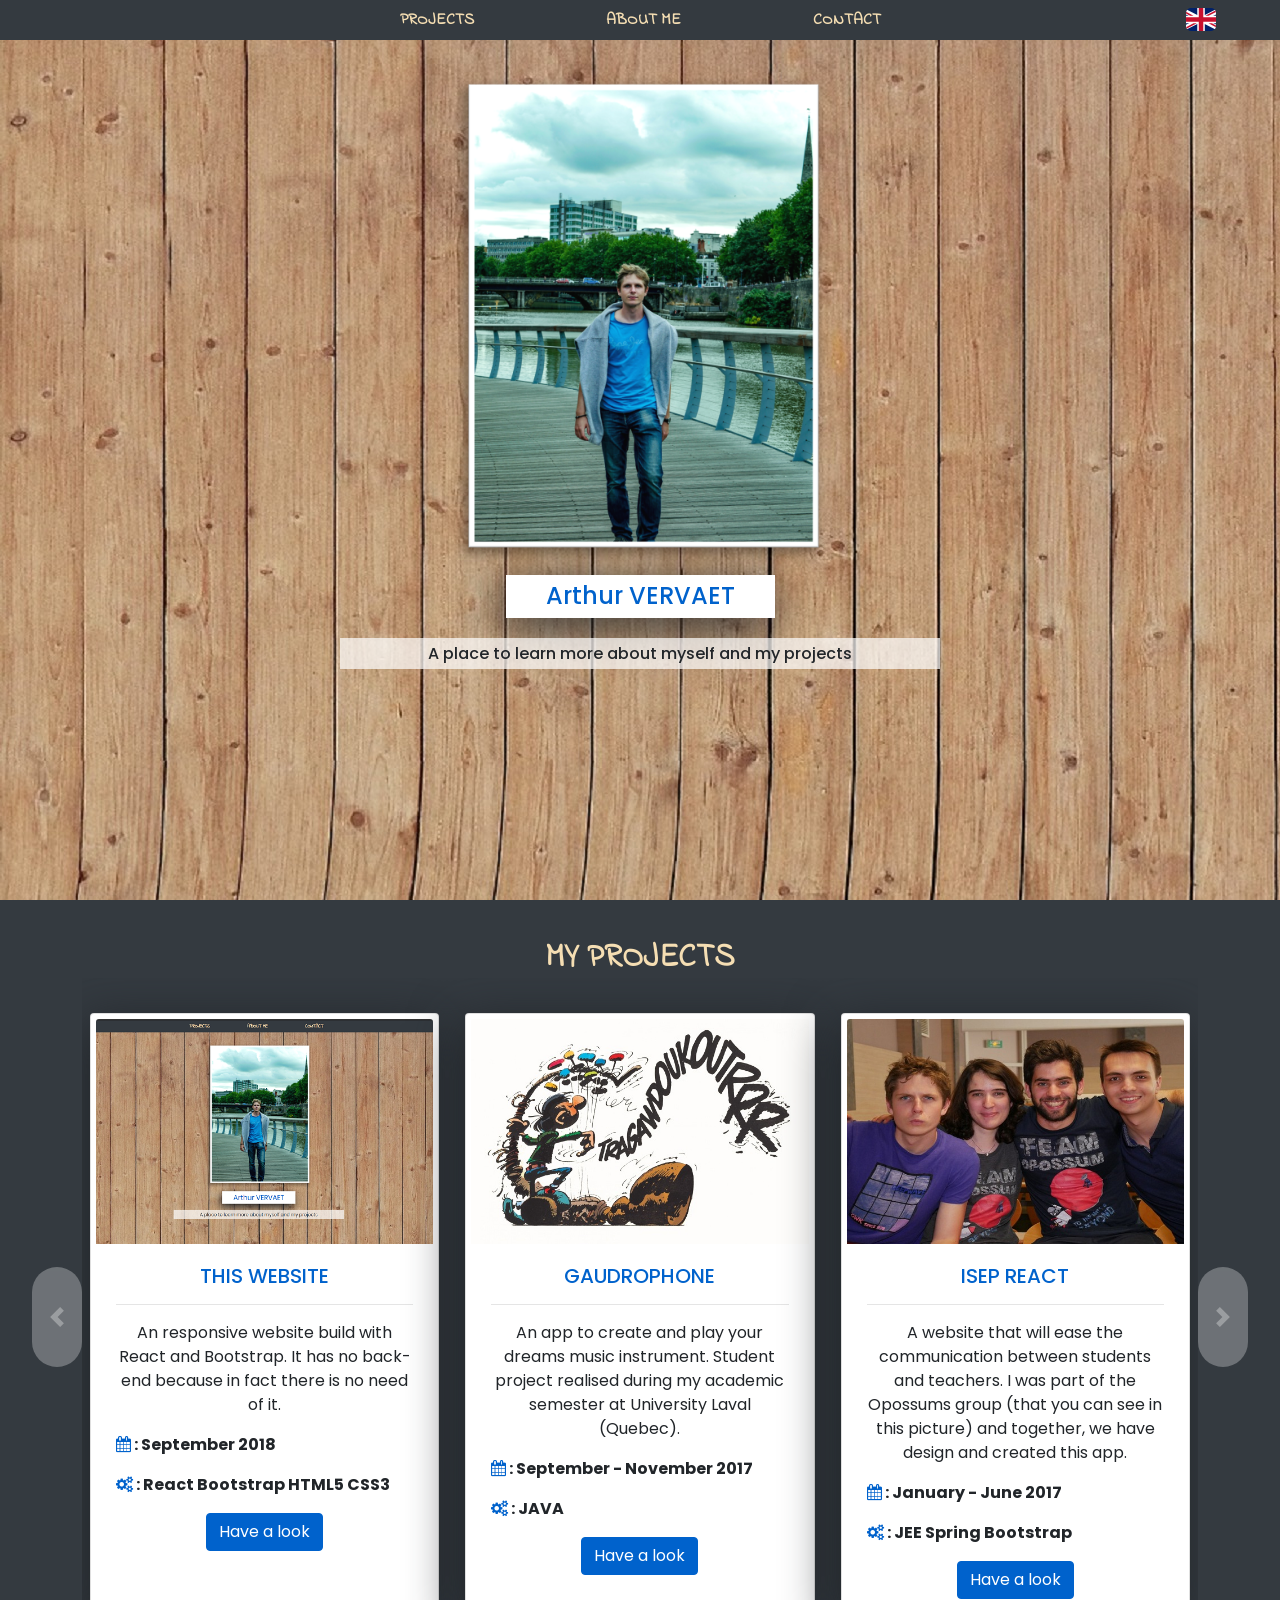
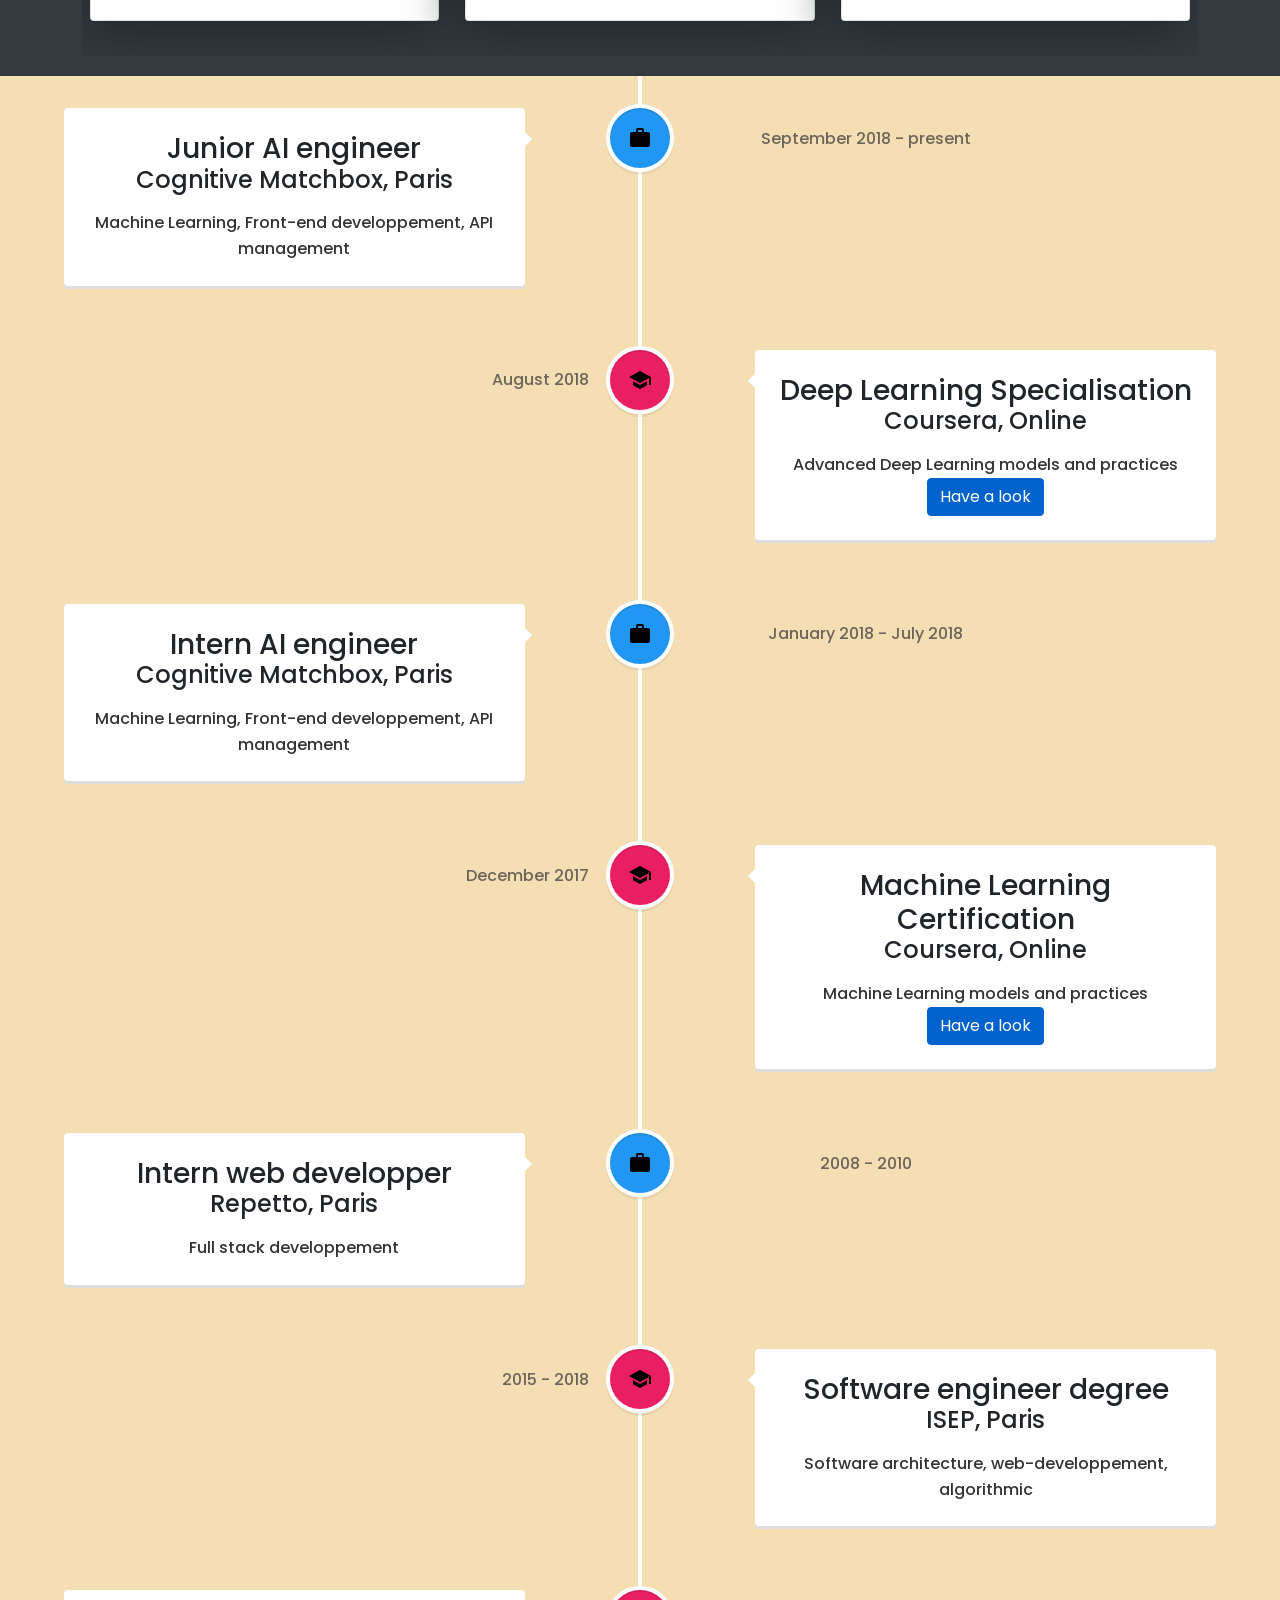
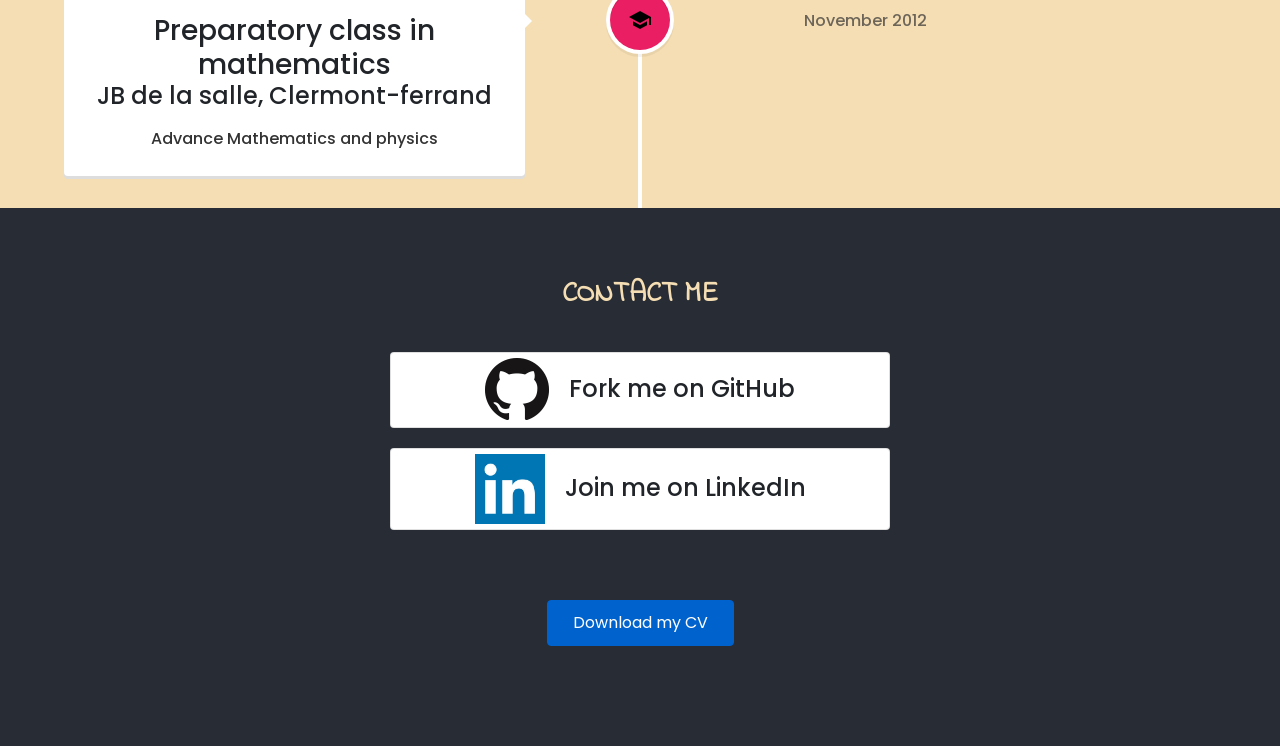
==== commit c41329e4: "old images" ====
--- a/index.html
+++ b/index.html
@@ -1 +1 @@
-<!DOCTYPE html><html lang="en"><head><meta charset="utf-8"><meta name="viewport" content="width=device-width,initial-scale=1,shrink-to-fit=no"><meta name="theme-color" content="#000000"><link rel="manifest" href="/manifest.json"><link rel="shortcut icon" href="/favicon.ico"><link rel="stylesheet" href="https://cdnjs.cloudflare.com/ajax/libs/font-awesome/4.7.0/css/font-awesome.min.css"><link href="//maxcdn.bootstrapcdn.com/bootstrap/4.1.1/css/bootstrap.min.css" rel="stylesheet" id="bootstrap-css"><link href="https://fonts.googleapis.com/css?family=Poppins" rel="stylesheet"><link href="https://fonts.googleapis.com/css?family=Indie+Flower" rel="stylesheet"><script src="//cdnjs.cloudflare.com/ajax/libs/jquery/3.2.1/jquery.min.js"></script><script src="//maxcdn.bootstrapcdn.com/bootstrap/4.1.1/js/bootstrap.min.js"></script><title>Arthur Vervaet: Software Engineer</title><link href="/static/css/main.212c2da7.css" rel="stylesheet"></head><body><noscript>You need to enable JavaScript to run this app.</noscript><div id="root"><div class="App"><header class="App-header"><div><div class="laptop_navbar"><ul class="nav justify-content-center"><li class="nav-item top-div"><a class="nav-link top-title" href="#projects"><b>Missing translationId: navbar.projects for language: ${ languageCode }</b></a></li><li class="nav-item top-div"><a class="nav-link top-title" href="#TimeLine"><b>Missing translationId: navbar.aboutMe for language: ${ languageCode }</b></a></li><li class="nav-item top-div"><a class="nav-link top-title" href="#contact"><b>Missing translationId: navbar.contact for language: ${ languageCode }</b></a></li></ul></div><div class="mobile_navbar"><ul class="nav justify-content-center"><div><li class="nav-item top-div"><i class="fa fa-th-list fa-2x menu-icon"></i><a class="nav-link top-title" href="#projects"><b>Missing translationId: navbar.contact for language: ${ languageCode }</b></a></li></div></ul></div></div></header><section id="landing"><div class="landing-content"><div class="landing-card"><img class="landing-image" src="/Ressource/img/profile_picture.webp" alt="Arthur Vervaet"><h1 class="name"><span>Arthur</span> VERVAET</h1><h2 class="quote">Missing translationId: landing.sentence for language: ${ languageCode }</h2></div></div></section><section id="projects"><h2 class="section-title">Missing translationId: projects.title for language: ${ languageCode }</h2><div class="mobile_project"><div id="carouselMobileControls" class="carousel slide" data-ride="carousel"><div class="carousel-inner"><div class="carousel-item active"><div class="row project-gallery"><div class="card col-md-4 project-card"><a href="https://github.com/avervaet/Arthur_Vervaet"><img class="card-img-top" src="http://localhost:64100/Ressource/img/react.webp" alt="react.webp"><div class="card-body"><h5 class="blue">Missing translationId: projects.website.title for language: ${ languageCode }</h5><hr class="separator"><p class="card-text">Missing translationId: projects.website.resume for language: ${ languageCode }</p><p class="card-text left"><i class="fa fa-calendar blue"></i><b> :  <!-- -->Missing translationId: projects.website.date for language: ${ languageCode }</b></p><p class="card-text left"><i class="fa fa-cogs blue"></i><b> :  <!-- -->React Bootstrap HTML5 CSS3</b></p><p class="btn btn-primary">Missing translationId: button.see for language: ${ languageCode }</p></div></a></div></div></div><div class="carousel-item"><div class="row project-gallery"><div class="card col-md-4 project-card"><a href="https://github.com/avervaet/Gaudrophone"><img class="card-img-top" src="http://localhost:64100/Ressource/img/gaudrophone.webp" alt="gaudrophone.webp"><div class="card-body"><h5 class="blue">Missing translationId: projects.gaudrophone.title for language: ${ languageCode }</h5><hr class="separator"><p class="card-text">Missing translationId: projects.gaudrophone.resume for language: ${ languageCode }</p><p class="card-text left"><i class="fa fa-calendar blue"></i><b> :  <!-- -->Missing translationId: projects.gaudrophone.date for language: ${ languageCode }</b></p><p class="card-text left"><i class="fa fa-cogs blue"></i><b> :  <!-- -->JAVA</b></p><p class="btn btn-primary">Missing translationId: button.see for language: ${ languageCode }</p></div></a></div></div></div><div class="carousel-item"><div class="row project-gallery"><div class="card col-md-4 project-card"><a href="https://github.com/avervaet/ISEP_react"><img class="card-img-top" src="http://localhost:64100/Ressource/img/Opossums.webp" alt="Opossums.webp"><div class="card-body"><h5 class="blue">Missing translationId: projects.opossums.title for language: ${ languageCode }</h5><hr class="separator"><p class="card-text">Missing translationId: projects.opossums.resume for language: ${ languageCode }</p><p class="card-text left"><i class="fa fa-calendar blue"></i><b> :  <!-- -->Missing translationId: projects.opossums.date for language: ${ languageCode }</b></p><p class="card-text left"><i class="fa fa-cogs blue"></i><b> :  <!-- -->JEE Spring Bootstrap</b></p><p class="btn btn-primary">Missing translationId: button.see for language: ${ languageCode }</p></div></a></div></div></div><div class="carousel-item"><div class="row project-gallery"><div class="card col-md-4 project-card"><a href="https://github.com/avervaet/Parisian_subway"><img class="card-img-top" src="http://localhost:64100/Ressource/img/metro.webp" alt="metro.webp"><div class="card-body"><h5 class="blue">Missing translationId: projects.subway.title for language: ${ languageCode }</h5><hr class="separator"><p class="card-text">Missing translationId: projects.subway.resume for language: ${ languageCode }</p><p class="card-text left"><i class="fa fa-calendar blue"></i><b> :  <!-- -->Missing translationId: projects.subway.date for language: ${ languageCode }</b></p><p class="card-text left"><i class="fa fa-cogs blue"></i><b> :  <!-- -->JAVA JavaScript</b></p><p class="btn btn-primary">Missing translationId: button.see for language: ${ languageCode }</p></div></a></div></div></div><div class="carousel-item"><div class="row project-gallery"><div class="card col-md-4 project-card"><a href="https://github.com/avervaet/filler_game"><img class="card-img-top" src="http://localhost:64100/Ressource/img/filler.webp" alt="filler.webp"><div class="card-body"><h5 class="blue">Missing translationId: projects.filler.title for language: ${ languageCode }</h5><hr class="separator"><p class="card-text">Missing translationId: projects.filler.resume for language: ${ languageCode }</p><p class="card-text left"><i class="fa fa-calendar blue"></i><b> :  <!-- -->Missing translationId: projects.filler.date for language: ${ languageCode }</b></p><p class="card-text left"><i class="fa fa-cogs blue"></i><b> :  <!-- -->JAVA</b></p><p class="btn btn-primary">Missing translationId: button.see for language: ${ languageCode }</p></div></a></div></div></div></div><a class="carousel-control-prev" href="#carouselMobileControls" role="button" data-slide="prev"><span class="carousel-control-prev-icon" aria-hidden="true"></span><span class="sr-only">Previous</span></a><a class="carousel-control-next" href="#carouselMobileControls" role="button" data-slide="next"><span class="carousel-control-next-icon" aria-hidden="true"></span><span class="sr-only">Next</span></a></div></div><div class="laptop_project"><div id="carouselExampleControls" class="carousel slide" data-ride="carousel"><div class="carousel-inner"><div class="carousel-item active"><div class="row project-gallery"><div class="card col-md-4 project-card"><a href="https://github.com/avervaet/Arthur_Vervaet"><img class="card-img-top" src="http://localhost:64100/Ressource/img/react.webp" alt="react.webp"><div class="card-body"><h5 class="blue">Missing translationId: projects.website.title for language: ${ languageCode }</h5><hr class="separator"><p class="card-text">Missing translationId: projects.website.resume for language: ${ languageCode }</p><p class="card-text left"><i class="fa fa-calendar blue"></i><b> :  <!-- -->Missing translationId: projects.website.date for language: ${ languageCode }</b></p><p class="card-text left"><i class="fa fa-cogs blue"></i><b> :  <!-- -->React Bootstrap HTML5 CSS3</b></p><p class="btn btn-primary">Missing translationId: button.see for language: ${ languageCode }</p></div></a></div><div class="card col-md-4 project-card"><a href="https://github.com/avervaet/Gaudrophone"><img class="card-img-top" src="http://localhost:64100/Ressource/img/gaudrophone.webp" alt="gaudrophone.webp"><div class="card-body"><h5 class="blue">Missing translationId: projects.gaudrophone.title for language: ${ languageCode }</h5><hr class="separator"><p class="card-text">Missing translationId: projects.gaudrophone.resume for language: ${ languageCode }</p><p class="card-text left"><i class="fa fa-calendar blue"></i><b> :  <!-- -->Missing translationId: projects.gaudrophone.date for language: ${ languageCode }</b></p><p class="card-text left"><i class="fa fa-cogs blue"></i><b> :  <!-- -->JAVA</b></p><p class="btn btn-primary">Missing translationId: button.see for language: ${ languageCode }</p></div></a></div><div class="card col-md-4 project-card"><a href="https://github.com/avervaet/ISEP_react"><img class="card-img-top" src="http://localhost:64100/Ressource/img/Opossums.webp" alt="Opossums.webp"><div class="card-body"><h5 class="blue">Missing translationId: projects.opossums.title for language: ${ languageCode }</h5><hr class="separator"><p class="card-text">Missing translationId: projects.opossums.resume for language: ${ languageCode }</p><p class="card-text left"><i class="fa fa-calendar blue"></i><b> :  <!-- -->Missing translationId: projects.opossums.date for language: ${ languageCode }</b></p><p class="card-text left"><i class="fa fa-cogs blue"></i><b> :  <!-- -->JEE Spring Bootstrap</b></p><p class="btn btn-primary">Missing translationId: button.see for language: ${ languageCode }</p></div></a></div></div></div><div class="carousel-item"><div class="row project-gallery"><div class="card col-md-4 project-card"><a href="https://github.com/avervaet/Parisian_subway"><img class="card-img-top" src="http://localhost:64100/Ressource/img/metro.webp" alt="metro.webp"><div class="card-body"><h5 class="blue">Missing translationId: projects.subway.title for language: ${ languageCode }</h5><hr class="separator"><p class="card-text">Missing translationId: projects.subway.resume for language: ${ languageCode }</p><p class="card-text left"><i class="fa fa-calendar blue"></i><b> :  <!-- -->Missing translationId: projects.subway.date for language: ${ languageCode }</b></p><p class="card-text left"><i class="fa fa-cogs blue"></i><b> :  <!-- -->JAVA JavaScript</b></p><p class="btn btn-primary">Missing translationId: button.see for language: ${ languageCode }</p></div></a></div><div class="card col-md-4 project-card"><a href="https://github.com/avervaet/filler_game"><img class="card-img-top" src="http://localhost:64100/Ressource/img/filler.webp" alt="filler.webp"><div class="card-body"><h5 class="blue">Missing translationId: projects.filler.title for language: ${ languageCode }</h5><hr class="separator"><p class="card-text">Missing translationId: projects.filler.resume for language: ${ languageCode }</p><p class="card-text left"><i class="fa fa-calendar blue"></i><b> :  <!-- -->Missing translationId: projects.filler.date for language: ${ languageCode }</b></p><p class="card-text left"><i class="fa fa-cogs blue"></i><b> :  <!-- -->JAVA</b></p><p class="btn btn-primary">Missing translationId: button.see for language: ${ languageCode }</p></div></a></div></div></div></div><a class="carousel-control-prev" href="#carouselExampleControls" role="button" data-slide="prev"><span class="carousel-control-prev-icon" aria-hidden="true"></span><span class="sr-only">Previous</span></a><a class="carousel-control-next" href="#carouselExampleControls" role="button" data-slide="next"><span class="carousel-control-next-icon" aria-hidden="true"></span><span class="sr-only">Next</span></a></div></div></section><section id="TimeLine"><div class="vertical-timeline vertical-timeline--animate vertical-timeline--two-columns"><div id="" class="vertical-timeline-element--work vertical-timeline-element"><div><span style="background:rgb(33, 150, 243);color:#fff" class="vertical-timeline-element-icon is-hidden"><svg class="jss1" focusable="false" viewBox="0 0 24 24" aria-hidden="true"><path d="M20 6h-4V4c0-1.11-.89-2-2-2h-4c-1.11 0-2 .89-2 2v2H4c-1.11 0-1.99.89-1.99 2L2 19c0 1.11.89 2 2 2h16c1.11 0 2-.89 2-2V8c0-1.11-.89-2-2-2zm-6 0h-4V4h4v2z"></path></svg></span><div class="vertical-timeline-element-content is-hidden"><h3 class="vertical-timeline-element-title">Missing translationId: timeline.cognitiveInge.title for language: ${ languageCode }</h3><h4 class="vertical-timeline-element-subtitle">Missing translationId: timeline.cognitiveInge.place for language: ${ languageCode }</h4><p>Missing translationId: timeline.cognitiveInge.resume for language: ${ languageCode }</p><span class="vertical-timeline-element-date">Missing translationId: timeline.cognitiveInge.date for language: ${ languageCode }</span></div></div></div><div id="" class="vertical-timeline-element--education vertical-timeline-element"><div><span style="background:rgb(233, 30, 99);color:#fff" class="vertical-timeline-element-icon is-hidden"><svg class="jss1" focusable="false" viewBox="0 0 24 24" aria-hidden="true"><path d="M5 13.18v4L12 21l7-3.82v-4L12 17l-7-3.82zM12 3L1 9l11 6 9-4.91V17h2V9L12 3z"></path></svg></span><div class="vertical-timeline-element-content is-hidden"><h3 class="vertical-timeline-element-title">Missing translationId: timeline.deeplearning.title for language: ${ languageCode }</h3><h4 class="vertical-timeline-element-subtitle">Missing translationId: timeline.deeplearning.place for language: ${ languageCode }</h4><p>Missing translationId: timeline.deeplearning.resume for language: ${ languageCode }</p><a href="https://www.coursera.org/account/accomplishments/specialization/7G25CYF3GSRJ" class="btn btn-primary">Missing translationId: button.see for language: ${ languageCode }</a><span class="vertical-timeline-element-date">Missing translationId: timeline.deeplearning.date for language: ${ languageCode }</span></div></div></div><div id="" class="vertical-timeline-element--work vertical-timeline-element"><div><span style="background:rgb(33, 150, 243);color:#fff" class="vertical-timeline-element-icon is-hidden"><svg class="jss1" focusable="false" viewBox="0 0 24 24" aria-hidden="true"><path d="M20 6h-4V4c0-1.11-.89-2-2-2h-4c-1.11 0-2 .89-2 2v2H4c-1.11 0-1.99.89-1.99 2L2 19c0 1.11.89 2 2 2h16c1.11 0 2-.89 2-2V8c0-1.11-.89-2-2-2zm-6 0h-4V4h4v2z"></path></svg></span><div class="vertical-timeline-element-content is-hidden"><h3 class="vertical-timeline-element-title">Missing translationId: timeline.cognitiveIntern.title for language: ${ languageCode }</h3><h4 class="vertical-timeline-element-subtitle">Missing translationId: timeline.cognitiveIntern.place for language: ${ languageCode }</h4><p>Missing translationId: timeline.cognitiveIntern.resume for language: ${ languageCode }</p><span class="vertical-timeline-element-date">Missing translationId: timeline.cognitiveIntern.date for language: ${ languageCode }</span></div></div></div><div id="" class="vertical-timeline-element--education vertical-timeline-element"><div><span style="background:rgb(233, 30, 99);color:#fff" class="vertical-timeline-element-icon is-hidden"><svg class="jss1" focusable="false" viewBox="0 0 24 24" aria-hidden="true"><path d="M5 13.18v4L12 21l7-3.82v-4L12 17l-7-3.82zM12 3L1 9l11 6 9-4.91V17h2V9L12 3z"></path></svg></span><div class="vertical-timeline-element-content is-hidden"><h3 class="vertical-timeline-element-title">Missing translationId: timeline.machineLearning.title for language: ${ languageCode }</h3><h4 class="vertical-timeline-element-subtitle">Missing translationId: timeline.machineLearning.place for language: ${ languageCode }</h4><p>Missing translationId: timeline.machineLearning.resume for language: ${ languageCode }</p><a href="https://www.coursera.org/account/accomplishments/certificate/ALRWJDWSZYJ8" class="btn btn-primary">Missing translationId: button.see for language: ${ languageCode }</a><span class="vertical-timeline-element-date">Missing translationId: timeline.machineLearning.date for language: ${ languageCode }</span></div></div></div><div id="" class="vertical-timeline-element--work vertical-timeline-element"><div><span style="background:rgb(33, 150, 243);color:#fff" class="vertical-timeline-element-icon is-hidden"><svg class="jss1" focusable="false" viewBox="0 0 24 24" aria-hidden="true"><path d="M20 6h-4V4c0-1.11-.89-2-2-2h-4c-1.11 0-2 .89-2 2v2H4c-1.11 0-1.99.89-1.99 2L2 19c0 1.11.89 2 2 2h16c1.11 0 2-.89 2-2V8c0-1.11-.89-2-2-2zm-6 0h-4V4h4v2z"></path></svg></span><div class="vertical-timeline-element-content is-hidden"><h3 class="vertical-timeline-element-title">Missing translationId: timeline.repetto.title for language: ${ languageCode }</h3><h4 class="vertical-timeline-element-subtitle">Missing translationId: timeline.repetto.place for language: ${ languageCode }</h4><p>Missing translationId: timeline.repetto.resume for language: ${ languageCode }</p><span class="vertical-timeline-element-date">Missing translationId: timeline.repetto.date for language: ${ languageCode }</span></div></div></div><div id="" class="vertical-timeline-element--education vertical-timeline-element"><div><span style="background:rgb(233, 30, 99);color:#fff" class="vertical-timeline-element-icon is-hidden"><svg class="jss1" focusable="false" viewBox="0 0 24 24" aria-hidden="true"><path d="M5 13.18v4L12 21l7-3.82v-4L12 17l-7-3.82zM12 3L1 9l11 6 9-4.91V17h2V9L12 3z"></path></svg></span><div class="vertical-timeline-element-content is-hidden"><h3 class="vertical-timeline-element-title">Missing translationId: timeline.isep.title for language: ${ languageCode }</h3><h4 class="vertical-timeline-element-subtitle">Missing translationId: timeline.isep.place for language: ${ languageCode }</h4><p>Missing translationId: timeline.isep.resume for language: ${ languageCode }</p><span class="vertical-timeline-element-date">Missing translationId: timeline.isep.date for language: ${ languageCode }</span></div></div></div><div id="" class="vertical-timeline-element--education vertical-timeline-element"><div><span style="background:rgb(233, 30, 99);color:#fff" class="vertical-timeline-element-icon is-hidden"><svg class="jss1" focusable="false" viewBox="0 0 24 24" aria-hidden="true"><path d="M5 13.18v4L12 21l7-3.82v-4L12 17l-7-3.82zM12 3L1 9l11 6 9-4.91V17h2V9L12 3z"></path></svg></span><div class="vertical-timeline-element-content is-hidden"><h3 class="vertical-timeline-element-title">Missing translationId: timeline.prepa.title for language: ${ languageCode }</h3><h4 class="vertical-timeline-element-subtitle">Missing translationId: timeline.prepa.place for language: ${ languageCode }</h4><p>Missing translationId: timeline.prepa.resume for language: ${ languageCode }</p><span class="vertical-timeline-element-date">Missing translationId: timeline.prepa.date for language: ${ languageCode }</span></div></div></div></div></section><div class="learn-more"><div id="contact"><h3 class="section-title">Missing translationId: contact.title for language: ${ languageCode }</h3><div class="media-wrapper"><div class="card media-card"><h4 class="media-title"><img class="media-logo" src="/Ressource/img/github.webp" alt="GitHub">Missing translationId: contact.github for language: ${ languageCode }</h4></div><div class="card media-card"><h4 class="media-title"><img class="media-logo" src="/Ressource/img/linkedin.webp" alt="LinkedIn">Missing translationId: contact.linkedin for language: ${ languageCode }</h4></div><a href="http://localhost:64100/Ressource/file/resume.pdf" class="btn btn-primary resume-btn" download="">Missing translationId: contact.download for language: ${ languageCode }</a></div></div></div></div></div><script type="text/javascript" src="/static/js/main.2279ac90.js"></script></body></html>+<!DOCTYPE html><html lang="en"><head><meta charset="utf-8"><meta name="viewport" content="width=device-width,initial-scale=1,shrink-to-fit=no"><meta name="theme-color" content="#000000"><link rel="manifest" href="/manifest.json"><link rel="shortcut icon" href="/favicon.ico"><link rel="stylesheet" href="https://cdnjs.cloudflare.com/ajax/libs/font-awesome/4.7.0/css/font-awesome.min.css"><link href="//maxcdn.bootstrapcdn.com/bootstrap/4.1.1/css/bootstrap.min.css" rel="stylesheet" id="bootstrap-css"><link href="https://fonts.googleapis.com/css?family=Poppins" rel="stylesheet"><link href="https://fonts.googleapis.com/css?family=Indie+Flower" rel="stylesheet"><script src="//cdnjs.cloudflare.com/ajax/libs/jquery/3.2.1/jquery.min.js"></script><script src="//maxcdn.bootstrapcdn.com/bootstrap/4.1.1/js/bootstrap.min.js"></script><title>Arthur Vervaet: Software Engineer</title><link href="/static/css/main.3fd4be5b.css" rel="stylesheet"></head><body><noscript>You need to enable JavaScript to run this app.</noscript><div id="root"><div class="App"><header class="App-header"><div><div class="laptop_navbar"><ul class="nav justify-content-center"><li class="nav-item top-div"><a class="nav-link top-title" href="#projects"><b>Missing translationId: navbar.projects for language: ${ languageCode }</b></a></li><li class="nav-item top-div"><a class="nav-link top-title" href="#TimeLine"><b>Missing translationId: navbar.aboutMe for language: ${ languageCode }</b></a></li><li class="nav-item top-div"><a class="nav-link top-title" href="#contact"><b>Missing translationId: navbar.contact for language: ${ languageCode }</b></a></li></ul></div><div class="mobile_navbar"><ul class="nav justify-content-center"><div><li class="nav-item top-div"><i class="fa fa-th-list fa-2x menu-icon"></i><a class="nav-link top-title" href="#projects"><b>Missing translationId: navbar.contact for language: ${ languageCode }</b></a></li></div></ul></div></div></header><section id="landing"><div class="landing-content"><div class="landing-card"><img class="landing-image" src="/Ressource/img/profile_picture.png" alt="Arthur Vervaet"><h1 class="name"><span>Arthur</span> VERVAET</h1><h2 class="quote">Missing translationId: landing.sentence for language: ${ languageCode }</h2></div></div></section><section id="projects"><h2 class="section-title">Missing translationId: projects.title for language: ${ languageCode }</h2><div class="mobile_project"><div id="carouselMobileControls" class="carousel slide" data-ride="carousel"><div class="carousel-inner"><div class="carousel-item active"><div class="row project-gallery"><div class="card col-md-4 project-card"><a href="https://github.com/avervaet/Arthur_Vervaet"><img class="card-img-top" src="http://localhost:58202/Ressource/img/react.png" alt="react.png"><div class="card-body"><h5 class="blue">Missing translationId: projects.website.title for language: ${ languageCode }</h5><hr class="separator"><p class="card-text">Missing translationId: projects.website.resume for language: ${ languageCode }</p><p class="card-text left"><i class="fa fa-calendar blue"></i><b> :  <!-- -->Missing translationId: projects.website.date for language: ${ languageCode }</b></p><p class="card-text left"><i class="fa fa-cogs blue"></i><b> :  <!-- -->React Bootstrap HTML5 CSS3</b></p><p class="btn btn-primary">Missing translationId: button.see for language: ${ languageCode }</p></div></a></div></div></div><div class="carousel-item"><div class="row project-gallery"><div class="card col-md-4 project-card"><a href="https://github.com/avervaet/Gaudrophone"><img class="card-img-top" src="http://localhost:58202/Ressource/img/gaudrophone.jpg" alt="gaudrophone.jpg"><div class="card-body"><h5 class="blue">Missing translationId: projects.gaudrophone.title for language: ${ languageCode }</h5><hr class="separator"><p class="card-text">Missing translationId: projects.gaudrophone.resume for language: ${ languageCode }</p><p class="card-text left"><i class="fa fa-calendar blue"></i><b> :  <!-- -->Missing translationId: projects.gaudrophone.date for language: ${ languageCode }</b></p><p class="card-text left"><i class="fa fa-cogs blue"></i><b> :  <!-- -->JAVA</b></p><p class="btn btn-primary">Missing translationId: button.see for language: ${ languageCode }</p></div></a></div></div></div><div class="carousel-item"><div class="row project-gallery"><div class="card col-md-4 project-card"><a href="https://github.com/avervaet/ISEP_react"><img class="card-img-top" src="http://localhost:58202/Ressource/img/Opossums.jpg" alt="Opossums.jpg"><div class="card-body"><h5 class="blue">Missing translationId: projects.opossums.title for language: ${ languageCode }</h5><hr class="separator"><p class="card-text">Missing translationId: projects.opossums.resume for language: ${ languageCode }</p><p class="card-text left"><i class="fa fa-calendar blue"></i><b> :  <!-- -->Missing translationId: projects.opossums.date for language: ${ languageCode }</b></p><p class="card-text left"><i class="fa fa-cogs blue"></i><b> :  <!-- -->JEE Spring Bootstrap</b></p><p class="btn btn-primary">Missing translationId: button.see for language: ${ languageCode }</p></div></a></div></div></div><div class="carousel-item"><div class="row project-gallery"><div class="card col-md-4 project-card"><a href="https://github.com/avervaet/Parisian_subway"><img class="card-img-top" src="http://localhost:58202/Ressource/img/metro.webp" alt="metro.webp"><div class="card-body"><h5 class="blue">Missing translationId: projects.subway.title for language: ${ languageCode }</h5><hr class="separator"><p class="card-text">Missing translationId: projects.subway.resume for language: ${ languageCode }</p><p class="card-text left"><i class="fa fa-calendar blue"></i><b> :  <!-- -->Missing translationId: projects.subway.date for language: ${ languageCode }</b></p><p class="card-text left"><i class="fa fa-cogs blue"></i><b> :  <!-- -->JAVA JavaScript</b></p><p class="btn btn-primary">Missing translationId: button.see for language: ${ languageCode }</p></div></a></div></div></div><div class="carousel-item"><div class="row project-gallery"><div class="card col-md-4 project-card"><a href="https://github.com/avervaet/filler_game"><img class="card-img-top" src="http://localhost:58202/Ressource/img/filler.jpeg" alt="filler.jpeg"><div class="card-body"><h5 class="blue">Missing translationId: projects.filler.title for language: ${ languageCode }</h5><hr class="separator"><p class="card-text">Missing translationId: projects.filler.resume for language: ${ languageCode }</p><p class="card-text left"><i class="fa fa-calendar blue"></i><b> :  <!-- -->Missing translationId: projects.filler.date for language: ${ languageCode }</b></p><p class="card-text left"><i class="fa fa-cogs blue"></i><b> :  <!-- -->JAVA</b></p><p class="btn btn-primary">Missing translationId: button.see for language: ${ languageCode }</p></div></a></div></div></div></div><a class="carousel-control-prev" href="#carouselMobileControls" role="button" data-slide="prev"><span class="carousel-control-prev-icon" aria-hidden="true"></span><span class="sr-only">Previous</span></a><a class="carousel-control-next" href="#carouselMobileControls" role="button" data-slide="next"><span class="carousel-control-next-icon" aria-hidden="true"></span><span class="sr-only">Next</span></a></div></div><div class="laptop_project"><div id="carouselExampleControls" class="carousel slide" data-ride="carousel"><div class="carousel-inner"><div class="carousel-item active"><div class="row project-gallery"><div class="card col-md-4 project-card"><a href="https://github.com/avervaet/Arthur_Vervaet"><img class="card-img-top" src="http://localhost:58202/Ressource/img/react.png" alt="react.png"><div class="card-body"><h5 class="blue">Missing translationId: projects.website.title for language: ${ languageCode }</h5><hr class="separator"><p class="card-text">Missing translationId: projects.website.resume for language: ${ languageCode }</p><p class="card-text left"><i class="fa fa-calendar blue"></i><b> :  <!-- -->Missing translationId: projects.website.date for language: ${ languageCode }</b></p><p class="card-text left"><i class="fa fa-cogs blue"></i><b> :  <!-- -->React Bootstrap HTML5 CSS3</b></p><p class="btn btn-primary">Missing translationId: button.see for language: ${ languageCode }</p></div></a></div><div class="card col-md-4 project-card"><a href="https://github.com/avervaet/Gaudrophone"><img class="card-img-top" src="http://localhost:58202/Ressource/img/gaudrophone.jpg" alt="gaudrophone.jpg"><div class="card-body"><h5 class="blue">Missing translationId: projects.gaudrophone.title for language: ${ languageCode }</h5><hr class="separator"><p class="card-text">Missing translationId: projects.gaudrophone.resume for language: ${ languageCode }</p><p class="card-text left"><i class="fa fa-calendar blue"></i><b> :  <!-- -->Missing translationId: projects.gaudrophone.date for language: ${ languageCode }</b></p><p class="card-text left"><i class="fa fa-cogs blue"></i><b> :  <!-- -->JAVA</b></p><p class="btn btn-primary">Missing translationId: button.see for language: ${ languageCode }</p></div></a></div><div class="card col-md-4 project-card"><a href="https://github.com/avervaet/ISEP_react"><img class="card-img-top" src="http://localhost:58202/Ressource/img/Opossums.jpg" alt="Opossums.jpg"><div class="card-body"><h5 class="blue">Missing translationId: projects.opossums.title for language: ${ languageCode }</h5><hr class="separator"><p class="card-text">Missing translationId: projects.opossums.resume for language: ${ languageCode }</p><p class="card-text left"><i class="fa fa-calendar blue"></i><b> :  <!-- -->Missing translationId: projects.opossums.date for language: ${ languageCode }</b></p><p class="card-text left"><i class="fa fa-cogs blue"></i><b> :  <!-- -->JEE Spring Bootstrap</b></p><p class="btn btn-primary">Missing translationId: button.see for language: ${ languageCode }</p></div></a></div></div></div><div class="carousel-item"><div class="row project-gallery"><div class="card col-md-4 project-card"><a href="https://github.com/avervaet/Parisian_subway"><img class="card-img-top" src="http://localhost:58202/Ressource/img/metro.png" alt="metro.png"><div class="card-body"><h5 class="blue">Missing translationId: projects.subway.title for language: ${ languageCode }</h5><hr class="separator"><p class="card-text">Missing translationId: projects.subway.resume for language: ${ languageCode }</p><p class="card-text left"><i class="fa fa-calendar blue"></i><b> :  <!-- -->Missing translationId: projects.subway.date for language: ${ languageCode }</b></p><p class="card-text left"><i class="fa fa-cogs blue"></i><b> :  <!-- -->JAVA JavaScript</b></p><p class="btn btn-primary">Missing translationId: button.see for language: ${ languageCode }</p></div></a></div><div class="card col-md-4 project-card"><a href="https://github.com/avervaet/filler_game"><img class="card-img-top" src="http://localhost:58202/Ressource/img/filler.jpeg" alt="filler.jpeg"><div class="card-body"><h5 class="blue">Missing translationId: projects.filler.title for language: ${ languageCode }</h5><hr class="separator"><p class="card-text">Missing translationId: projects.filler.resume for language: ${ languageCode }</p><p class="card-text left"><i class="fa fa-calendar blue"></i><b> :  <!-- -->Missing translationId: projects.filler.date for language: ${ languageCode }</b></p><p class="card-text left"><i class="fa fa-cogs blue"></i><b> :  <!-- -->JAVA</b></p><p class="btn btn-primary">Missing translationId: button.see for language: ${ languageCode }</p></div></a></div></div></div></div><a class="carousel-control-prev" href="#carouselExampleControls" role="button" data-slide="prev"><span class="carousel-control-prev-icon" aria-hidden="true"></span><span class="sr-only">Previous</span></a><a class="carousel-control-next" href="#carouselExampleControls" role="button" data-slide="next"><span class="carousel-control-next-icon" aria-hidden="true"></span><span class="sr-only">Next</span></a></div></div></section><section id="TimeLine"><div class="vertical-timeline vertical-timeline--animate vertical-timeline--two-columns"><div id="" class="vertical-timeline-element--work vertical-timeline-element"><div><span style="background:rgb(33, 150, 243);color:#fff" class="vertical-timeline-element-icon is-hidden"><svg class="jss1" focusable="false" viewBox="0 0 24 24" aria-hidden="true"><path d="M20 6h-4V4c0-1.11-.89-2-2-2h-4c-1.11 0-2 .89-2 2v2H4c-1.11 0-1.99.89-1.99 2L2 19c0 1.11.89 2 2 2h16c1.11 0 2-.89 2-2V8c0-1.11-.89-2-2-2zm-6 0h-4V4h4v2z"></path></svg></span><div class="vertical-timeline-element-content is-hidden"><h3 class="vertical-timeline-element-title">Missing translationId: timeline.cognitiveInge.title for language: ${ languageCode }</h3><h4 class="vertical-timeline-element-subtitle">Missing translationId: timeline.cognitiveInge.place for language: ${ languageCode }</h4><p>Missing translationId: timeline.cognitiveInge.resume for language: ${ languageCode }</p><span class="vertical-timeline-element-date">Missing translationId: timeline.cognitiveInge.date for language: ${ languageCode }</span></div></div></div><div id="" class="vertical-timeline-element--education vertical-timeline-element"><div><span style="background:rgb(233, 30, 99);color:#fff" class="vertical-timeline-element-icon is-hidden"><svg class="jss1" focusable="false" viewBox="0 0 24 24" aria-hidden="true"><path d="M5 13.18v4L12 21l7-3.82v-4L12 17l-7-3.82zM12 3L1 9l11 6 9-4.91V17h2V9L12 3z"></path></svg></span><div class="vertical-timeline-element-content is-hidden"><h3 class="vertical-timeline-element-title">Missing translationId: timeline.deeplearning.title for language: ${ languageCode }</h3><h4 class="vertical-timeline-element-subtitle">Missing translationId: timeline.deeplearning.place for language: ${ languageCode }</h4><p>Missing translationId: timeline.deeplearning.resume for language: ${ languageCode }</p><a href="https://www.coursera.org/account/accomplishments/specialization/7G25CYF3GSRJ" class="btn btn-primary">Missing translationId: button.see for language: ${ languageCode }</a><span class="vertical-timeline-element-date">Missing translationId: timeline.deeplearning.date for language: ${ languageCode }</span></div></div></div><div id="" class="vertical-timeline-element--work vertical-timeline-element"><div><span style="background:rgb(33, 150, 243);color:#fff" class="vertical-timeline-element-icon is-hidden"><svg class="jss1" focusable="false" viewBox="0 0 24 24" aria-hidden="true"><path d="M20 6h-4V4c0-1.11-.89-2-2-2h-4c-1.11 0-2 .89-2 2v2H4c-1.11 0-1.99.89-1.99 2L2 19c0 1.11.89 2 2 2h16c1.11 0 2-.89 2-2V8c0-1.11-.89-2-2-2zm-6 0h-4V4h4v2z"></path></svg></span><div class="vertical-timeline-element-content is-hidden"><h3 class="vertical-timeline-element-title">Missing translationId: timeline.cognitiveIntern.title for language: ${ languageCode }</h3><h4 class="vertical-timeline-element-subtitle">Missing translationId: timeline.cognitiveIntern.place for language: ${ languageCode }</h4><p>Missing translationId: timeline.cognitiveIntern.resume for language: ${ languageCode }</p><span class="vertical-timeline-element-date">Missing translationId: timeline.cognitiveIntern.date for language: ${ languageCode }</span></div></div></div><div id="" class="vertical-timeline-element--education vertical-timeline-element"><div><span style="background:rgb(233, 30, 99);color:#fff" class="vertical-timeline-element-icon is-hidden"><svg class="jss1" focusable="false" viewBox="0 0 24 24" aria-hidden="true"><path d="M5 13.18v4L12 21l7-3.82v-4L12 17l-7-3.82zM12 3L1 9l11 6 9-4.91V17h2V9L12 3z"></path></svg></span><div class="vertical-timeline-element-content is-hidden"><h3 class="vertical-timeline-element-title">Missing translationId: timeline.machineLearning.title for language: ${ languageCode }</h3><h4 class="vertical-timeline-element-subtitle">Missing translationId: timeline.machineLearning.place for language: ${ languageCode }</h4><p>Missing translationId: timeline.machineLearning.resume for language: ${ languageCode }</p><a href="https://www.coursera.org/account/accomplishments/certificate/ALRWJDWSZYJ8" class="btn btn-primary">Missing translationId: button.see for language: ${ languageCode }</a><span class="vertical-timeline-element-date">Missing translationId: timeline.machineLearning.date for language: ${ languageCode }</span></div></div></div><div id="" class="vertical-timeline-element--work vertical-timeline-element"><div><span style="background:rgb(33, 150, 243);color:#fff" class="vertical-timeline-element-icon is-hidden"><svg class="jss1" focusable="false" viewBox="0 0 24 24" aria-hidden="true"><path d="M20 6h-4V4c0-1.11-.89-2-2-2h-4c-1.11 0-2 .89-2 2v2H4c-1.11 0-1.99.89-1.99 2L2 19c0 1.11.89 2 2 2h16c1.11 0 2-.89 2-2V8c0-1.11-.89-2-2-2zm-6 0h-4V4h4v2z"></path></svg></span><div class="vertical-timeline-element-content is-hidden"><h3 class="vertical-timeline-element-title">Missing translationId: timeline.repetto.title for language: ${ languageCode }</h3><h4 class="vertical-timeline-element-subtitle">Missing translationId: timeline.repetto.place for language: ${ languageCode }</h4><p>Missing translationId: timeline.repetto.resume for language: ${ languageCode }</p><span class="vertical-timeline-element-date">Missing translationId: timeline.repetto.date for language: ${ languageCode }</span></div></div></div><div id="" class="vertical-timeline-element--education vertical-timeline-element"><div><span style="background:rgb(233, 30, 99);color:#fff" class="vertical-timeline-element-icon is-hidden"><svg class="jss1" focusable="false" viewBox="0 0 24 24" aria-hidden="true"><path d="M5 13.18v4L12 21l7-3.82v-4L12 17l-7-3.82zM12 3L1 9l11 6 9-4.91V17h2V9L12 3z"></path></svg></span><div class="vertical-timeline-element-content is-hidden"><h3 class="vertical-timeline-element-title">Missing translationId: timeline.isep.title for language: ${ languageCode }</h3><h4 class="vertical-timeline-element-subtitle">Missing translationId: timeline.isep.place for language: ${ languageCode }</h4><p>Missing translationId: timeline.isep.resume for language: ${ languageCode }</p><span class="vertical-timeline-element-date">Missing translationId: timeline.isep.date for language: ${ languageCode }</span></div></div></div><div id="" class="vertical-timeline-element--education vertical-timeline-element"><div><span style="background:rgb(233, 30, 99);color:#fff" class="vertical-timeline-element-icon is-hidden"><svg class="jss1" focusable="false" viewBox="0 0 24 24" aria-hidden="true"><path d="M5 13.18v4L12 21l7-3.82v-4L12 17l-7-3.82zM12 3L1 9l11 6 9-4.91V17h2V9L12 3z"></path></svg></span><div class="vertical-timeline-element-content is-hidden"><h3 class="vertical-timeline-element-title">Missing translationId: timeline.prepa.title for language: ${ languageCode }</h3><h4 class="vertical-timeline-element-subtitle">Missing translationId: timeline.prepa.place for language: ${ languageCode }</h4><p>Missing translationId: timeline.prepa.resume for language: ${ languageCode }</p><span class="vertical-timeline-element-date">Missing translationId: timeline.prepa.date for language: ${ languageCode }</span></div></div></div></div></section><div class="learn-more"><div id="contact"><h3 class="section-title">Missing translationId: contact.title for language: ${ languageCode }</h3><div class="media-wrapper"><div class="card media-card"><h4 class="media-title"><img class="media-logo" src="/Ressource/img/github.png" alt="GitHub">Missing translationId: contact.github for language: ${ languageCode }</h4></div><div class="card media-card"><h4 class="media-title"><img class="media-logo" src="/Ressource/img/linkedin.jpg" alt="LinkedIn">Missing translationId: contact.linkedin for language: ${ languageCode }</h4></div><a href="http://localhost:58202/Ressource/file/resume.pdf" class="btn btn-primary resume-btn" download="">Missing translationId: contact.download for language: ${ languageCode }</a></div></div></div></div></div><script type="text/javascript" src="/static/js/main.f51be6b3.js"></script></body></html>
--- a/static/css/main.3fd4be5b.css
+++ b/static/css/main.3fd4be5b.css
@@ -0,0 +1,2 @@
+body{margin:0;padding:0;font-family:Poppins,sans-serif}a,a:active,a:hover,a:link,a:visited{text-decoration:none;color:inherit}.App{text-align:center;overflow:hidden}.blue{color:#0062cc}.btn-primary{color:#fff!important}.center,.center-wrapper{width:-webkit-fit-content;width:-moz-fit-content;width:fit-content;margin:auto}.btn-primary{background-color:#0062cc;border-color:#0062cc}.github{color:#24292e;display:inline-block}.learn-more{background-color:#282c34}.left{text-align:left}.media-logo{max-width:20%;display:inline-block;margin-right:20px;max-height:70px}.media-title{display:inline-block;margin:0}.media-wrapper{margin-top:40px}.media-card{max-width:500px;margin:20px auto;padding:5px}.App-header{position:fixed;top:0;width:100%;background-color:#343a40;z-index:999}.top-div{margin:0 50px}.top-title{font-size:1rem;color:wheat!important;font-family:Indie Flower,cursive}.mobile_navbar{display:none}.menu-lang{position:fixed;top:7px;right:5%}@media only screen and (max-width:768px){.mobile_navbar{display:block}.laptop_navbar{display:none}.menu-icon{position:fixed;top:5px;left:15px;color:wheat}}.selector{position:fixed;list-style-type:none;top:33px;right:5%}.lang-icon{width:100%;max-width:30px;border-radius:5px}#landing{height:100vh;width:100vw;background-image:url("/Ressource/img/landing_background.jpg");overflow:hidden}.landing-card{margin:0 auto;margin-top:40px}.landing-content{height:-webkit-fit-content;height:-moz-fit-content;height:fit-content;width:100%;padding:30px 0}.landing-image{max-height:500px;margin-bottom:20px;max-width:80%}.name{width:-webkit-fit-content;width:-moz-fit-content;width:fit-content;background-color:#fff;margin:0 auto;-webkit-box-shadow:-5px 10px 50px #212529;box-shadow:-5px 10px 50px #212529;margin-top:-15px;color:#0062cc;padding:7px 40px;font-size:1.5rem}.quote{background:hsla(0,0%,100%,.7);max-width:600px;margin:20px auto;padding:6px 0;font-size:1rem}#projects{padding:20px;background-color:#343a40}.card-img-top{max-height:400px}.project-card{-webkit-box-shadow:-5px 10px 50px #212529;box-shadow:-5px 10px 50px #212529;max-width:31%;margin:5px auto;padding:5px}.project-gallery{padding:30px 10px}.title-card{-webkit-box-shadow:-5px 10px 50px #212529;box-shadow:-5px 10px 50px #212529;width:-webkit-fit-content;width:-moz-fit-content;width:fit-content;margin:0 auto}.section-title{margin:20px 0 0;color:wheat;font-family:Indie Flower,cursive;font-weight:900}.carousel-control-next,.carousel-control-prev{background-color:#ffffff90;border-radius:30px;width:50px;height:100px;margin:auto 1%}.carousel-inner{margin:auto;width:90%}#carouselExampleControls .card-body{padding-bottom:0!important}.mobile_project{display:none}@media only screen and (max-width:768px){.mobile_project{display:block}.project-card{max-width:90%;margin-bottom:30px}.laptop_project{display:none}.title-card{margin-bottom:30px}}#contact{padding:50px}.resume-btn{padding:10px 25px;margin:50px auto}#TimeLine{background-color:wheat}.vertical-timeline{margin:0 auto!important}@media only screen and (min-width:1170px){.vertical-timeline-element-date{right:136%!important}}.vertical-timeline{width:95%;max-width:1170px;margin:2em auto;position:relative;padding:2em 0}.vertical-timeline:after{content:"";display:table;clear:both}.vertical-timeline:before{content:"";position:absolute;top:0;left:18px;height:100%;width:4px;background:#fff}@media only screen and (min-width:1170px){.vertical-timeline.vertical-timeline--two-columns{margin-top:3em;margin-bottom:3em;width:90%}.vertical-timeline.vertical-timeline--two-columns:before{left:50%;margin-left:-2px}}.vertical-timeline-element{position:relative;margin:2em 0}.vertical-timeline-element>div{min-height:1px}.vertical-timeline-element:after{content:"";display:table;clear:both}.vertical-timeline-element:first-child{margin-top:0}.vertical-timeline-element:last-child{margin-bottom:0}@media only screen and (min-width:1170px){.vertical-timeline-element{margin:4em 0}.vertical-timeline-element:first-child{margin-top:0}.vertical-timeline-element:last-child{margin-bottom:0}}.vertical-timeline-element-icon{position:absolute;top:0;left:0;width:40px;height:40px;border-radius:50%;-webkit-box-shadow:0 0 0 4px #fff,inset 0 2px 0 rgba(0,0,0,.08),0 3px 0 4px rgba(0,0,0,.05);box-shadow:0 0 0 4px #fff,inset 0 2px 0 rgba(0,0,0,.08),0 3px 0 4px rgba(0,0,0,.05)}.vertical-timeline-element-icon svg{display:block;width:24px;height:24px;position:relative;left:50%;top:50%;margin-left:-12px;margin-top:-12px}@media only screen and (min-width:1170px){.vertical-timeline--two-columns .vertical-timeline-element-icon{width:60px;height:60px;left:50%;margin-left:-30px}}.vertical-timeline-element-icon{-webkit-transform:translateZ(0);-webkit-backface-visibility:hidden}.vertical-timeline--animate .vertical-timeline-element-icon.is-hidden{visibility:hidden}.vertical-timeline--animate .vertical-timeline-element-icon.bounce-in{visibility:visible;-webkit-animation:cd-bounce-1 .6s;animation:cd-bounce-1 .6s}@-webkit-keyframes cd-bounce-1{0%{opacity:0;-webkit-transform:scale(.5)}60%{opacity:1;-webkit-transform:scale(1.2)}to{-webkit-transform:scale(1)}}@keyframes cd-bounce-1{0%{opacity:0;-webkit-transform:scale(.5);-ms-transform:scale(.5);transform:scale(.5)}60%{opacity:1;-webkit-transform:scale(1.2);-ms-transform:scale(1.2);transform:scale(1.2)}to{-webkit-transform:scale(1);-ms-transform:scale(1);transform:scale(1)}}.vertical-timeline-element-content{position:relative;margin-left:60px;background:#fff;border-radius:.25em;padding:1em;-webkit-box-shadow:0 3px 0 #ddd;box-shadow:0 3px 0 #ddd}.vertical-timeline-element--no-children .vertical-timeline-element-content{background:0 0;-webkit-box-shadow:none;box-shadow:none}.vertical-timeline-element-content:after{content:"";display:table;clear:both}.vertical-timeline-element-content h2{color:#303e49}.vertical-timeline-element-content .vertical-timeline-element-date,.vertical-timeline-element-content p{font-size:13px;font-size:.8125rem;font-weight:500;color:#333}.vertical-timeline-element-content .vertical-timeline-element-date{display:inline-block}.vertical-timeline-element-content p{margin:1em 0 0;line-height:1.6}.vertical-timeline-element-subtitle,.vertical-timeline-element-title{margin:0}.vertical-timeline-element-content .vertical-timeline-element-date{float:left;padding:.8em 0;opacity:.7}.vertical-timeline-element-content:before{content:"";position:absolute;top:16px;right:100%;height:0;width:0;border:7px solid transparent;border-right:7px solid #fff}.vertical-timeline-element--no-children .vertical-timeline-element-content:before{display:none}@media only screen and (min-width:768px){.vertical-timeline-element-content h2{font-size:20px;font-size:1.25rem}.vertical-timeline-element-content p{font-size:16px;font-size:1rem}.vertical-timeline-element-content .vertical-timeline-element-date{font-size:14px;font-size:.875rem}}@media only screen and (min-width:1170px){.vertical-timeline--two-columns .vertical-timeline-element-content{margin-left:0;padding:1.5em;width:40%}.vertical-timeline--two-columns .vertical-timeline-element-content:before{top:24px;left:100%;border-color:transparent;border-left-color:#fff}.vertical-timeline--two-columns .vertical-timeline-element-content .vertical-timeline-element-date{position:absolute;width:100%;left:124%;top:6px;font-size:16px;font-size:1rem}.vertical-timeline--two-columns .vertical-timeline-element.vertical-timeline-element--right .vertical-timeline-element-content,.vertical-timeline--two-columns .vertical-timeline-element:nth-child(2n):not(.vertical-timeline-element--left) .vertical-timeline-element-content{float:right}.vertical-timeline--two-columns .vertical-timeline-element.vertical-timeline-element--right .vertical-timeline-element-content:before,.vertical-timeline--two-columns .vertical-timeline-element:nth-child(2n):not(.vertical-timeline-element--left) .vertical-timeline-element-content:before{top:24px;left:auto;right:100%;border-color:transparent;border-right-color:#fff}.vertical-timeline--two-columns .vertical-timeline-element.vertical-timeline-element--right .vertical-timeline-element-content .vertical-timeline-element-date,.vertical-timeline--two-columns .vertical-timeline-element:nth-child(2n):not(.vertical-timeline-element--left) .vertical-timeline-element-content .vertical-timeline-element-date{left:auto;right:124%;text-align:right}}.vertical-timeline--animate .vertical-timeline-element-content.is-hidden{visibility:hidden}.vertical-timeline--animate .vertical-timeline-element-content.bounce-in{visibility:visible;-webkit-animation:cd-bounce-2 .6s;animation:cd-bounce-2 .6s}@media only screen and (min-width:1170px){.vertical-timeline--two-columns.vertical-timeline--animate .vertical-timeline-element.vertical-timeline-element--right .vertical-timeline-element-content.bounce-in,.vertical-timeline--two-columns.vertical-timeline--animate .vertical-timeline-element:nth-child(2n):not(.vertical-timeline-element--left) .vertical-timeline-element-content.bounce-in{-webkit-animation:cd-bounce-2-inverse .6s;animation:cd-bounce-2-inverse .6s}}@media only screen and (max-width:1169px){.vertical-timeline--animate .vertical-timeline-element-content.bounce-in{visibility:visible;-webkit-animation:cd-bounce-2-inverse .6s;animation:cd-bounce-2-inverse .6s}}@-webkit-keyframes cd-bounce-2{0%{opacity:0;-webkit-transform:translateX(-100px)}60%{opacity:1;-webkit-transform:translateX(20px)}to{-webkit-transform:translateX(0)}}@keyframes cd-bounce-2{0%{opacity:0;-webkit-transform:translateX(-100px);-ms-transform:translateX(-100px);transform:translateX(-100px)}60%{opacity:1;-webkit-transform:translateX(20px);-ms-transform:translateX(20px);transform:translateX(20px)}to{-webkit-transform:translateX(0);-ms-transform:translateX(0);transform:translateX(0)}}@-webkit-keyframes cd-bounce-2-inverse{0%{opacity:0;-webkit-transform:translateX(100px)}60%{opacity:1;-webkit-transform:translateX(-20px)}to{-webkit-transform:translateX(0)}}@keyframes cd-bounce-2-inverse{0%{opacity:0;-webkit-transform:translateX(100px);-ms-transform:translateX(100px);transform:translateX(100px)}60%{opacity:1;-webkit-transform:translateX(-20px);-ms-transform:translateX(-20px);transform:translateX(-20px)}to{-webkit-transform:translateX(0);-ms-transform:translateX(0);transform:translateX(0)}}
+/*# sourceMappingURL=main.3fd4be5b.css.map*/
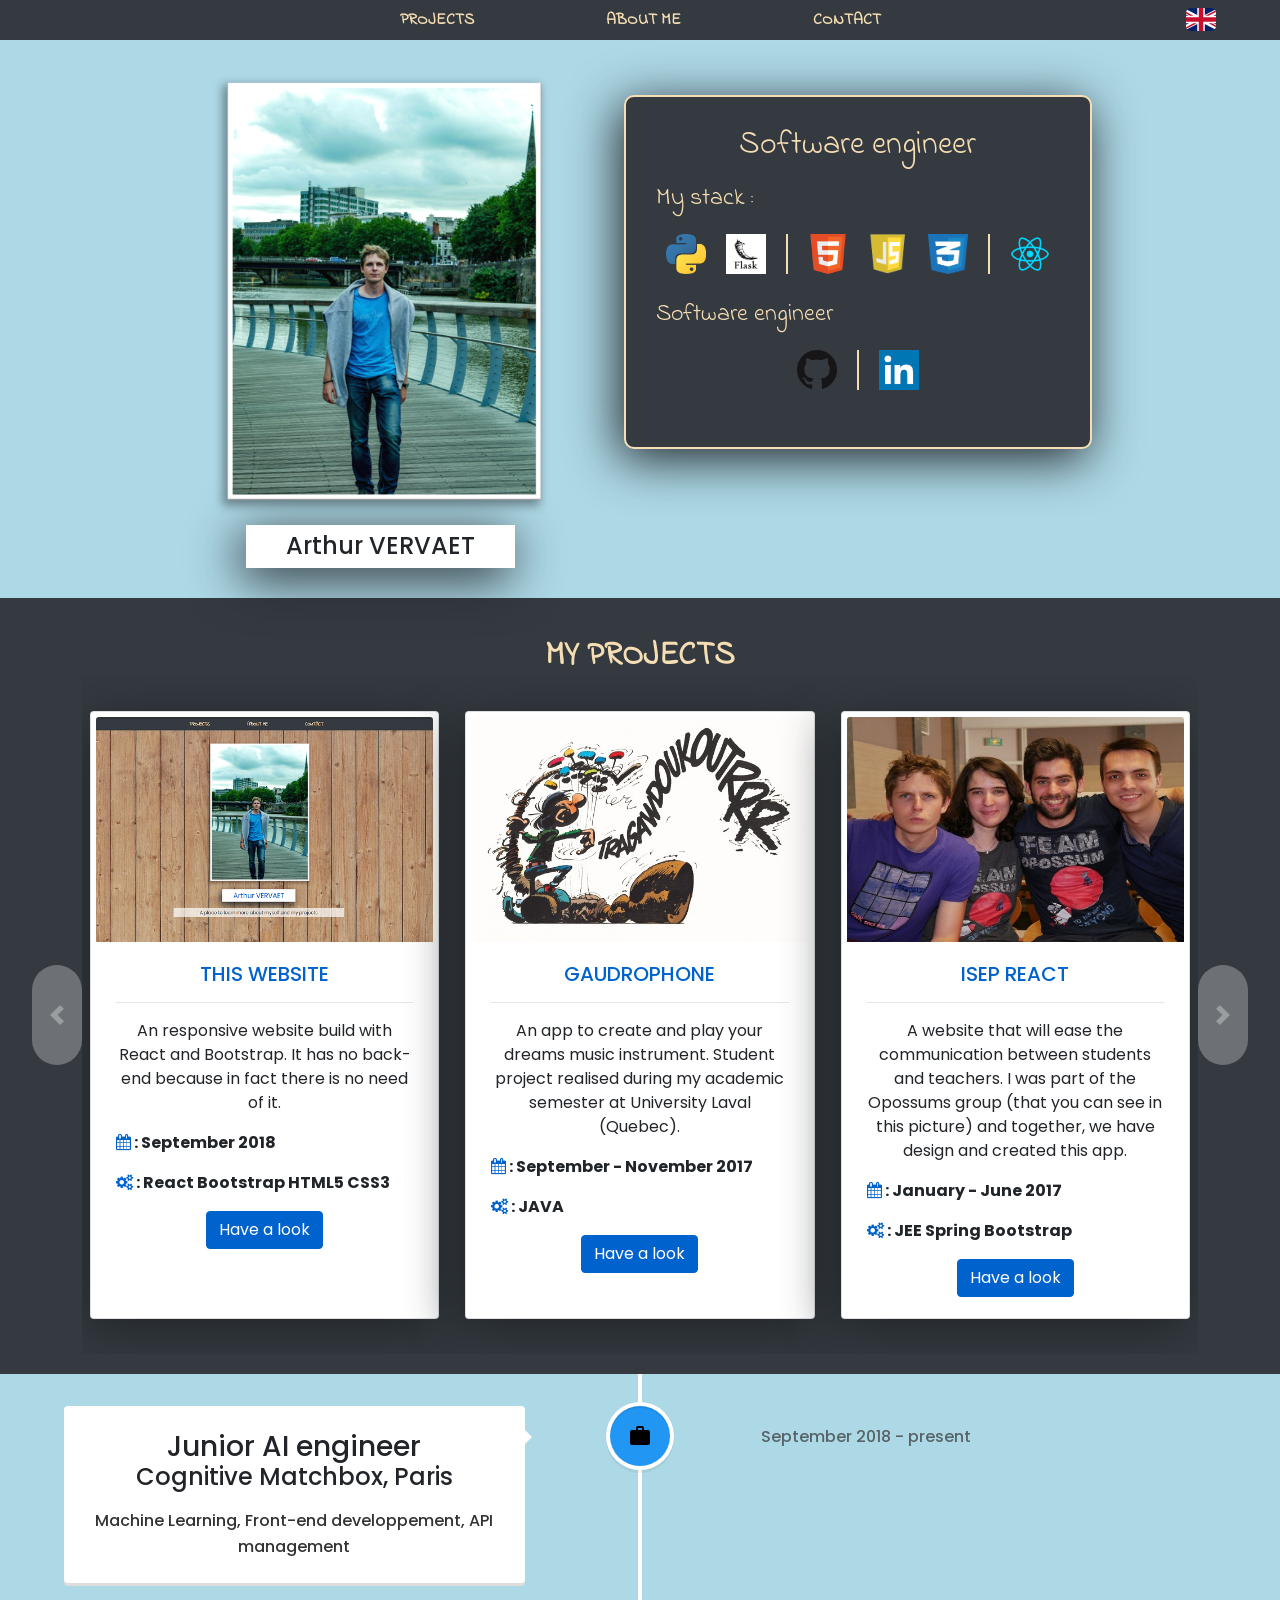
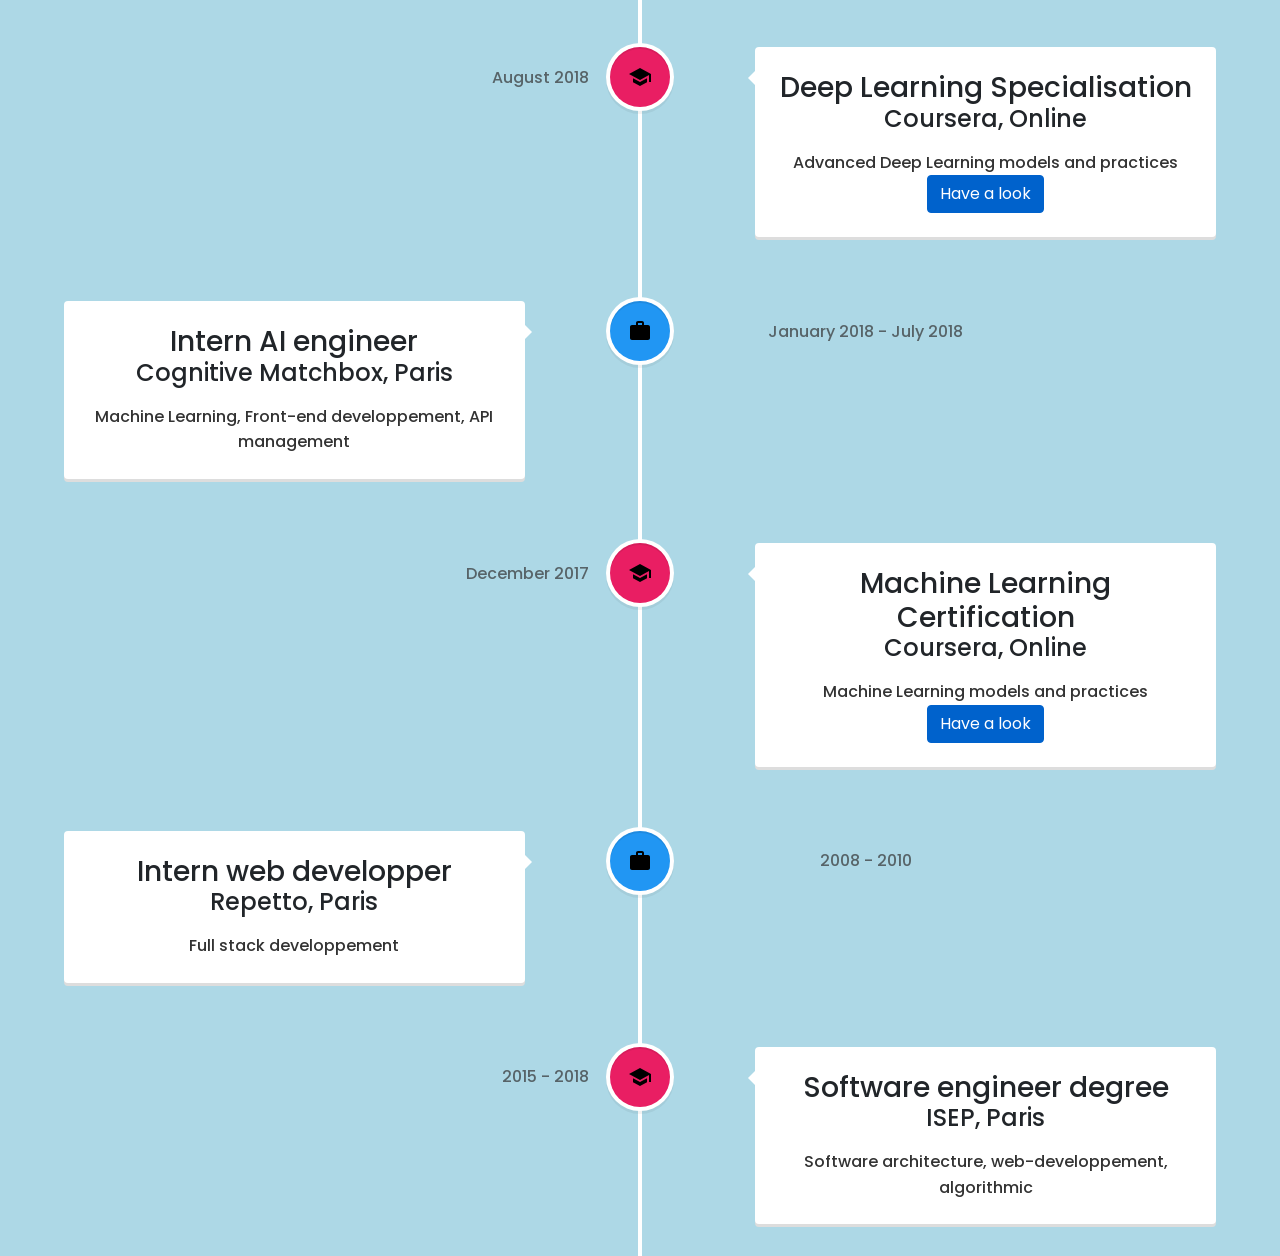
==== commit ed8c1e02: "new landing page" ====
--- a/index.html
+++ b/index.html
@@ -1 +1 @@
-<!DOCTYPE html><html lang="en"><head><meta charset="utf-8"><meta name="viewport" content="width=device-width,initial-scale=1,shrink-to-fit=no"><meta name="theme-color" content="#000000"><link rel="manifest" href="/manifest.json"><link rel="shortcut icon" href="/favicon.ico"><link rel="stylesheet" href="https://cdnjs.cloudflare.com/ajax/libs/font-awesome/4.7.0/css/font-awesome.min.css"><link href="//maxcdn.bootstrapcdn.com/bootstrap/4.1.1/css/bootstrap.min.css" rel="stylesheet" id="bootstrap-css"><link href="https://fonts.googleapis.com/css?family=Poppins" rel="stylesheet"><link href="https://fonts.googleapis.com/css?family=Indie+Flower" rel="stylesheet"><script src="//cdnjs.cloudflare.com/ajax/libs/jquery/3.2.1/jquery.min.js"></script><script src="//maxcdn.bootstrapcdn.com/bootstrap/4.1.1/js/bootstrap.min.js"></script><title>Arthur Vervaet: Software Engineer</title><link href="/static/css/main.3fd4be5b.css" rel="stylesheet"></head><body><noscript>You need to enable JavaScript to run this app.</noscript><div id="root"><div class="App"><header class="App-header"><div><div class="laptop_navbar"><ul class="nav justify-content-center"><li class="nav-item top-div"><a class="nav-link top-title" href="#projects"><b>Missing translationId: navbar.projects for language: ${ languageCode }</b></a></li><li class="nav-item top-div"><a class="nav-link top-title" href="#TimeLine"><b>Missing translationId: navbar.aboutMe for language: ${ languageCode }</b></a></li><li class="nav-item top-div"><a class="nav-link top-title" href="#contact"><b>Missing translationId: navbar.contact for language: ${ languageCode }</b></a></li></ul></div><div class="mobile_navbar"><ul class="nav justify-content-center"><div><li class="nav-item top-div"><i class="fa fa-th-list fa-2x menu-icon"></i><a class="nav-link top-title" href="#projects"><b>Missing translationId: navbar.contact for language: ${ languageCode }</b></a></li></div></ul></div></div></header><section id="landing"><div class="landing-content"><div class="landing-card"><img class="landing-image" src="/Ressource/img/profile_picture.png" alt="Arthur Vervaet"><h1 class="name"><span>Arthur</span> VERVAET</h1><h2 class="quote">Missing translationId: landing.sentence for language: ${ languageCode }</h2></div></div></section><section id="projects"><h2 class="section-title">Missing translationId: projects.title for language: ${ languageCode }</h2><div class="mobile_project"><div id="carouselMobileControls" class="carousel slide" data-ride="carousel"><div class="carousel-inner"><div class="carousel-item active"><div class="row project-gallery"><div class="card col-md-4 project-card"><a href="https://github.com/avervaet/Arthur_Vervaet"><img class="card-img-top" src="http://localhost:58202/Ressource/img/react.png" alt="react.png"><div class="card-body"><h5 class="blue">Missing translationId: projects.website.title for language: ${ languageCode }</h5><hr class="separator"><p class="card-text">Missing translationId: projects.website.resume for language: ${ languageCode }</p><p class="card-text left"><i class="fa fa-calendar blue"></i><b> :  <!-- -->Missing translationId: projects.website.date for language: ${ languageCode }</b></p><p class="card-text left"><i class="fa fa-cogs blue"></i><b> :  <!-- -->React Bootstrap HTML5 CSS3</b></p><p class="btn btn-primary">Missing translationId: button.see for language: ${ languageCode }</p></div></a></div></div></div><div class="carousel-item"><div class="row project-gallery"><div class="card col-md-4 project-card"><a href="https://github.com/avervaet/Gaudrophone"><img class="card-img-top" src="http://localhost:58202/Ressource/img/gaudrophone.jpg" alt="gaudrophone.jpg"><div class="card-body"><h5 class="blue">Missing translationId: projects.gaudrophone.title for language: ${ languageCode }</h5><hr class="separator"><p class="card-text">Missing translationId: projects.gaudrophone.resume for language: ${ languageCode }</p><p class="card-text left"><i class="fa fa-calendar blue"></i><b> :  <!-- -->Missing translationId: projects.gaudrophone.date for language: ${ languageCode }</b></p><p class="card-text left"><i class="fa fa-cogs blue"></i><b> :  <!-- -->JAVA</b></p><p class="btn btn-primary">Missing translationId: button.see for language: ${ languageCode }</p></div></a></div></div></div><div class="carousel-item"><div class="row project-gallery"><div class="card col-md-4 project-card"><a href="https://github.com/avervaet/ISEP_react"><img class="card-img-top" src="http://localhost:58202/Ressource/img/Opossums.jpg" alt="Opossums.jpg"><div class="card-body"><h5 class="blue">Missing translationId: projects.opossums.title for language: ${ languageCode }</h5><hr class="separator"><p class="card-text">Missing translationId: projects.opossums.resume for language: ${ languageCode }</p><p class="card-text left"><i class="fa fa-calendar blue"></i><b> :  <!-- -->Missing translationId: projects.opossums.date for language: ${ languageCode }</b></p><p class="card-text left"><i class="fa fa-cogs blue"></i><b> :  <!-- -->JEE Spring Bootstrap</b></p><p class="btn btn-primary">Missing translationId: button.see for language: ${ languageCode }</p></div></a></div></div></div><div class="carousel-item"><div class="row project-gallery"><div class="card col-md-4 project-card"><a href="https://github.com/avervaet/Parisian_subway"><img class="card-img-top" src="http://localhost:58202/Ressource/img/metro.webp" alt="metro.webp"><div class="card-body"><h5 class="blue">Missing translationId: projects.subway.title for language: ${ languageCode }</h5><hr class="separator"><p class="card-text">Missing translationId: projects.subway.resume for language: ${ languageCode }</p><p class="card-text left"><i class="fa fa-calendar blue"></i><b> :  <!-- -->Missing translationId: projects.subway.date for language: ${ languageCode }</b></p><p class="card-text left"><i class="fa fa-cogs blue"></i><b> :  <!-- -->JAVA JavaScript</b></p><p class="btn btn-primary">Missing translationId: button.see for language: ${ languageCode }</p></div></a></div></div></div><div class="carousel-item"><div class="row project-gallery"><div class="card col-md-4 project-card"><a href="https://github.com/avervaet/filler_game"><img class="card-img-top" src="http://localhost:58202/Ressource/img/filler.jpeg" alt="filler.jpeg"><div class="card-body"><h5 class="blue">Missing translationId: projects.filler.title for language: ${ languageCode }</h5><hr class="separator"><p class="card-text">Missing translationId: projects.filler.resume for language: ${ languageCode }</p><p class="card-text left"><i class="fa fa-calendar blue"></i><b> :  <!-- -->Missing translationId: projects.filler.date for language: ${ languageCode }</b></p><p class="card-text left"><i class="fa fa-cogs blue"></i><b> :  <!-- -->JAVA</b></p><p class="btn btn-primary">Missing translationId: button.see for language: ${ languageCode }</p></div></a></div></div></div></div><a class="carousel-control-prev" href="#carouselMobileControls" role="button" data-slide="prev"><span class="carousel-control-prev-icon" aria-hidden="true"></span><span class="sr-only">Previous</span></a><a class="carousel-control-next" href="#carouselMobileControls" role="button" data-slide="next"><span class="carousel-control-next-icon" aria-hidden="true"></span><span class="sr-only">Next</span></a></div></div><div class="laptop_project"><div id="carouselExampleControls" class="carousel slide" data-ride="carousel"><div class="carousel-inner"><div class="carousel-item active"><div class="row project-gallery"><div class="card col-md-4 project-card"><a href="https://github.com/avervaet/Arthur_Vervaet"><img class="card-img-top" src="http://localhost:58202/Ressource/img/react.png" alt="react.png"><div class="card-body"><h5 class="blue">Missing translationId: projects.website.title for language: ${ languageCode }</h5><hr class="separator"><p class="card-text">Missing translationId: projects.website.resume for language: ${ languageCode }</p><p class="card-text left"><i class="fa fa-calendar blue"></i><b> :  <!-- -->Missing translationId: projects.website.date for language: ${ languageCode }</b></p><p class="card-text left"><i class="fa fa-cogs blue"></i><b> :  <!-- -->React Bootstrap HTML5 CSS3</b></p><p class="btn btn-primary">Missing translationId: button.see for language: ${ languageCode }</p></div></a></div><div class="card col-md-4 project-card"><a href="https://github.com/avervaet/Gaudrophone"><img class="card-img-top" src="http://localhost:58202/Ressource/img/gaudrophone.jpg" alt="gaudrophone.jpg"><div class="card-body"><h5 class="blue">Missing translationId: projects.gaudrophone.title for language: ${ languageCode }</h5><hr class="separator"><p class="card-text">Missing translationId: projects.gaudrophone.resume for language: ${ languageCode }</p><p class="card-text left"><i class="fa fa-calendar blue"></i><b> :  <!-- -->Missing translationId: projects.gaudrophone.date for language: ${ languageCode }</b></p><p class="card-text left"><i class="fa fa-cogs blue"></i><b> :  <!-- -->JAVA</b></p><p class="btn btn-primary">Missing translationId: button.see for language: ${ languageCode }</p></div></a></div><div class="card col-md-4 project-card"><a href="https://github.com/avervaet/ISEP_react"><img class="card-img-top" src="http://localhost:58202/Ressource/img/Opossums.jpg" alt="Opossums.jpg"><div class="card-body"><h5 class="blue">Missing translationId: projects.opossums.title for language: ${ languageCode }</h5><hr class="separator"><p class="card-text">Missing translationId: projects.opossums.resume for language: ${ languageCode }</p><p class="card-text left"><i class="fa fa-calendar blue"></i><b> :  <!-- -->Missing translationId: projects.opossums.date for language: ${ languageCode }</b></p><p class="card-text left"><i class="fa fa-cogs blue"></i><b> :  <!-- -->JEE Spring Bootstrap</b></p><p class="btn btn-primary">Missing translationId: button.see for language: ${ languageCode }</p></div></a></div></div></div><div class="carousel-item"><div class="row project-gallery"><div class="card col-md-4 project-card"><a href="https://github.com/avervaet/Parisian_subway"><img class="card-img-top" src="http://localhost:58202/Ressource/img/metro.png" alt="metro.png"><div class="card-body"><h5 class="blue">Missing translationId: projects.subway.title for language: ${ languageCode }</h5><hr class="separator"><p class="card-text">Missing translationId: projects.subway.resume for language: ${ languageCode }</p><p class="card-text left"><i class="fa fa-calendar blue"></i><b> :  <!-- -->Missing translationId: projects.subway.date for language: ${ languageCode }</b></p><p class="card-text left"><i class="fa fa-cogs blue"></i><b> :  <!-- -->JAVA JavaScript</b></p><p class="btn btn-primary">Missing translationId: button.see for language: ${ languageCode }</p></div></a></div><div class="card col-md-4 project-card"><a href="https://github.com/avervaet/filler_game"><img class="card-img-top" src="http://localhost:58202/Ressource/img/filler.jpeg" alt="filler.jpeg"><div class="card-body"><h5 class="blue">Missing translationId: projects.filler.title for language: ${ languageCode }</h5><hr class="separator"><p class="card-text">Missing translationId: projects.filler.resume for language: ${ languageCode }</p><p class="card-text left"><i class="fa fa-calendar blue"></i><b> :  <!-- -->Missing translationId: projects.filler.date for language: ${ languageCode }</b></p><p class="card-text left"><i class="fa fa-cogs blue"></i><b> :  <!-- -->JAVA</b></p><p class="btn btn-primary">Missing translationId: button.see for language: ${ languageCode }</p></div></a></div></div></div></div><a class="carousel-control-prev" href="#carouselExampleControls" role="button" data-slide="prev"><span class="carousel-control-prev-icon" aria-hidden="true"></span><span class="sr-only">Previous</span></a><a class="carousel-control-next" href="#carouselExampleControls" role="button" data-slide="next"><span class="carousel-control-next-icon" aria-hidden="true"></span><span class="sr-only">Next</span></a></div></div></section><section id="TimeLine"><div class="vertical-timeline vertical-timeline--animate vertical-timeline--two-columns"><div id="" class="vertical-timeline-element--work vertical-timeline-element"><div><span style="background:rgb(33, 150, 243);color:#fff" class="vertical-timeline-element-icon is-hidden"><svg class="jss1" focusable="false" viewBox="0 0 24 24" aria-hidden="true"><path d="M20 6h-4V4c0-1.11-.89-2-2-2h-4c-1.11 0-2 .89-2 2v2H4c-1.11 0-1.99.89-1.99 2L2 19c0 1.11.89 2 2 2h16c1.11 0 2-.89 2-2V8c0-1.11-.89-2-2-2zm-6 0h-4V4h4v2z"></path></svg></span><div class="vertical-timeline-element-content is-hidden"><h3 class="vertical-timeline-element-title">Missing translationId: timeline.cognitiveInge.title for language: ${ languageCode }</h3><h4 class="vertical-timeline-element-subtitle">Missing translationId: timeline.cognitiveInge.place for language: ${ languageCode }</h4><p>Missing translationId: timeline.cognitiveInge.resume for language: ${ languageCode }</p><span class="vertical-timeline-element-date">Missing translationId: timeline.cognitiveInge.date for language: ${ languageCode }</span></div></div></div><div id="" class="vertical-timeline-element--education vertical-timeline-element"><div><span style="background:rgb(233, 30, 99);color:#fff" class="vertical-timeline-element-icon is-hidden"><svg class="jss1" focusable="false" viewBox="0 0 24 24" aria-hidden="true"><path d="M5 13.18v4L12 21l7-3.82v-4L12 17l-7-3.82zM12 3L1 9l11 6 9-4.91V17h2V9L12 3z"></path></svg></span><div class="vertical-timeline-element-content is-hidden"><h3 class="vertical-timeline-element-title">Missing translationId: timeline.deeplearning.title for language: ${ languageCode }</h3><h4 class="vertical-timeline-element-subtitle">Missing translationId: timeline.deeplearning.place for language: ${ languageCode }</h4><p>Missing translationId: timeline.deeplearning.resume for language: ${ languageCode }</p><a href="https://www.coursera.org/account/accomplishments/specialization/7G25CYF3GSRJ" class="btn btn-primary">Missing translationId: button.see for language: ${ languageCode }</a><span class="vertical-timeline-element-date">Missing translationId: timeline.deeplearning.date for language: ${ languageCode }</span></div></div></div><div id="" class="vertical-timeline-element--work vertical-timeline-element"><div><span style="background:rgb(33, 150, 243);color:#fff" class="vertical-timeline-element-icon is-hidden"><svg class="jss1" focusable="false" viewBox="0 0 24 24" aria-hidden="true"><path d="M20 6h-4V4c0-1.11-.89-2-2-2h-4c-1.11 0-2 .89-2 2v2H4c-1.11 0-1.99.89-1.99 2L2 19c0 1.11.89 2 2 2h16c1.11 0 2-.89 2-2V8c0-1.11-.89-2-2-2zm-6 0h-4V4h4v2z"></path></svg></span><div class="vertical-timeline-element-content is-hidden"><h3 class="vertical-timeline-element-title">Missing translationId: timeline.cognitiveIntern.title for language: ${ languageCode }</h3><h4 class="vertical-timeline-element-subtitle">Missing translationId: timeline.cognitiveIntern.place for language: ${ languageCode }</h4><p>Missing translationId: timeline.cognitiveIntern.resume for language: ${ languageCode }</p><span class="vertical-timeline-element-date">Missing translationId: timeline.cognitiveIntern.date for language: ${ languageCode }</span></div></div></div><div id="" class="vertical-timeline-element--education vertical-timeline-element"><div><span style="background:rgb(233, 30, 99);color:#fff" class="vertical-timeline-element-icon is-hidden"><svg class="jss1" focusable="false" viewBox="0 0 24 24" aria-hidden="true"><path d="M5 13.18v4L12 21l7-3.82v-4L12 17l-7-3.82zM12 3L1 9l11 6 9-4.91V17h2V9L12 3z"></path></svg></span><div class="vertical-timeline-element-content is-hidden"><h3 class="vertical-timeline-element-title">Missing translationId: timeline.machineLearning.title for language: ${ languageCode }</h3><h4 class="vertical-timeline-element-subtitle">Missing translationId: timeline.machineLearning.place for language: ${ languageCode }</h4><p>Missing translationId: timeline.machineLearning.resume for language: ${ languageCode }</p><a href="https://www.coursera.org/account/accomplishments/certificate/ALRWJDWSZYJ8" class="btn btn-primary">Missing translationId: button.see for language: ${ languageCode }</a><span class="vertical-timeline-element-date">Missing translationId: timeline.machineLearning.date for language: ${ languageCode }</span></div></div></div><div id="" class="vertical-timeline-element--work vertical-timeline-element"><div><span style="background:rgb(33, 150, 243);color:#fff" class="vertical-timeline-element-icon is-hidden"><svg class="jss1" focusable="false" viewBox="0 0 24 24" aria-hidden="true"><path d="M20 6h-4V4c0-1.11-.89-2-2-2h-4c-1.11 0-2 .89-2 2v2H4c-1.11 0-1.99.89-1.99 2L2 19c0 1.11.89 2 2 2h16c1.11 0 2-.89 2-2V8c0-1.11-.89-2-2-2zm-6 0h-4V4h4v2z"></path></svg></span><div class="vertical-timeline-element-content is-hidden"><h3 class="vertical-timeline-element-title">Missing translationId: timeline.repetto.title for language: ${ languageCode }</h3><h4 class="vertical-timeline-element-subtitle">Missing translationId: timeline.repetto.place for language: ${ languageCode }</h4><p>Missing translationId: timeline.repetto.resume for language: ${ languageCode }</p><span class="vertical-timeline-element-date">Missing translationId: timeline.repetto.date for language: ${ languageCode }</span></div></div></div><div id="" class="vertical-timeline-element--education vertical-timeline-element"><div><span style="background:rgb(233, 30, 99);color:#fff" class="vertical-timeline-element-icon is-hidden"><svg class="jss1" focusable="false" viewBox="0 0 24 24" aria-hidden="true"><path d="M5 13.18v4L12 21l7-3.82v-4L12 17l-7-3.82zM12 3L1 9l11 6 9-4.91V17h2V9L12 3z"></path></svg></span><div class="vertical-timeline-element-content is-hidden"><h3 class="vertical-timeline-element-title">Missing translationId: timeline.isep.title for language: ${ languageCode }</h3><h4 class="vertical-timeline-element-subtitle">Missing translationId: timeline.isep.place for language: ${ languageCode }</h4><p>Missing translationId: timeline.isep.resume for language: ${ languageCode }</p><span class="vertical-timeline-element-date">Missing translationId: timeline.isep.date for language: ${ languageCode }</span></div></div></div><div id="" class="vertical-timeline-element--education vertical-timeline-element"><div><span style="background:rgb(233, 30, 99);color:#fff" class="vertical-timeline-element-icon is-hidden"><svg class="jss1" focusable="false" viewBox="0 0 24 24" aria-hidden="true"><path d="M5 13.18v4L12 21l7-3.82v-4L12 17l-7-3.82zM12 3L1 9l11 6 9-4.91V17h2V9L12 3z"></path></svg></span><div class="vertical-timeline-element-content is-hidden"><h3 class="vertical-timeline-element-title">Missing translationId: timeline.prepa.title for language: ${ languageCode }</h3><h4 class="vertical-timeline-element-subtitle">Missing translationId: timeline.prepa.place for language: ${ languageCode }</h4><p>Missing translationId: timeline.prepa.resume for language: ${ languageCode }</p><span class="vertical-timeline-element-date">Missing translationId: timeline.prepa.date for language: ${ languageCode }</span></div></div></div></div></section><div class="learn-more"><div id="contact"><h3 class="section-title">Missing translationId: contact.title for language: ${ languageCode }</h3><div class="media-wrapper"><div class="card media-card"><h4 class="media-title"><img class="media-logo" src="/Ressource/img/github.png" alt="GitHub">Missing translationId: contact.github for language: ${ languageCode }</h4></div><div class="card media-card"><h4 class="media-title"><img class="media-logo" src="/Ressource/img/linkedin.jpg" alt="LinkedIn">Missing translationId: contact.linkedin for language: ${ languageCode }</h4></div><a href="http://localhost:58202/Ressource/file/resume.pdf" class="btn btn-primary resume-btn" download="">Missing translationId: contact.download for language: ${ languageCode }</a></div></div></div></div></div><script type="text/javascript" src="/static/js/main.f51be6b3.js"></script></body></html>+<!DOCTYPE html><html lang="en"><head><meta charset="utf-8"><meta name="viewport" content="width=device-width,initial-scale=1,shrink-to-fit=no"><meta name="theme-color" content="#000000"><link rel="manifest" href="/manifest.json"><link rel="shortcut icon" href="/favicon.ico"><link rel="stylesheet" href="https://cdnjs.cloudflare.com/ajax/libs/font-awesome/4.7.0/css/font-awesome.min.css"><link href="//maxcdn.bootstrapcdn.com/bootstrap/4.1.1/css/bootstrap.min.css" rel="stylesheet" id="bootstrap-css"><link href="https://fonts.googleapis.com/css?family=Poppins" rel="stylesheet"><link href="https://fonts.googleapis.com/css?family=Indie+Flower" rel="stylesheet"><script src="//cdnjs.cloudflare.com/ajax/libs/jquery/3.2.1/jquery.min.js"></script><script src="//maxcdn.bootstrapcdn.com/bootstrap/4.1.1/js/bootstrap.min.js"></script><title>Arthur Vervaet: Software Engineer</title><link href="/static/css/main.1bbc5f87.css" rel="stylesheet"></head><body><noscript>You need to enable JavaScript to run this app.</noscript><div id="root"><div class="App"><header class="App-header"><div><div class="laptop_navbar"><ul class="nav justify-content-center"><li class="nav-item top-div"><a class="nav-link top-title" href="#projects"><b>Missing translationId: navbar.projects for language: ${ languageCode }</b></a></li><li class="nav-item top-div"><a class="nav-link top-title" href="#TimeLine"><b>Missing translationId: navbar.aboutMe for language: ${ languageCode }</b></a></li><li class="nav-item top-div"><a class="nav-link top-title" href="#contact"><b>Missing translationId: navbar.contact for language: ${ languageCode }</b></a></li></ul></div><div class="mobile_navbar"><ul class="nav justify-content-center"><div><li class="nav-item top-div"><i class="fa fa-th-list fa-2x menu-icon"></i><a class="nav-link top-title" href="#projects"><b>Missing translationId: navbar.contact for language: ${ languageCode }</b></a></li></div></ul></div></div></header><section style="background-color:lightblue;padding:0 15px"><div style="height:fit-content;width:100%;padding:70px 0px 30px;margin:0 auto"><div style="display:inline-block;vertical-align:middle;margin-right:2%"><img style="max-height:500px;max-width:90%;margin-bottom:20px" src="/Ressource/img/profile_picture.png" alt="Arthur Vervaet"><h1 style="width:fit-content;background-color:white;margin:0 auto;box-shadow:-5px 10px 50px #212529;margin-top:-15px;padding:7px 40px;font-size:1.5rem"><span>Arthur</span> VERVAET</h1></div><div style="display:inline-block;vertical-align:top;background-color:#343a40;border-radius:10px;border:2px solid wheat;padding:30px;margin-top:25px;margin-left:2%;maring-bottom:42px;box-shadow:rgb(33, 37, 41) -5px 10px 50px"><h2 style="color:wheat;font-family:'Indie Flower', cursive;margin-bottom:20px">Missing translationId: landing.jobTitle for language: ${ languageCode }</h2><div style="margin:15px 0"><h4 style="text-align:left;color:wheat;font-family:'Indie Flower', cursive">Missing translationId: landing.stackTitle for language: ${ languageCode }</h4><div style="margin:20px 0"><img style="display:inline-block;height:40px;width:40px;margin:0 10px;vertical-align:top" src="/Ressource/img/python.png" alt="Python"><img style="display:inline-block;height:40px;width:40px;margin:0 10px;vertical-align:top" src="/Ressource/img/flask.png" alt="Flask"><div style="display:inline-block;width:2px;background-color:wheat;margin:0 10px;height:40px"></div><img style="display:inline-block;height:40px;width:40px;margin:0 10px;vertical-align:top" src="/Ressource/img/html5.png" alt="Html5"><img style="display:inline-block;height:40px;width:40px;margin:0 10px;vertical-align:top" src="/Ressource/img/javascript.png" alt="Css3"><img style="display:inline-block;height:40px;width:40px;margin:0 10px;vertical-align:top" src="/Ressource/img/css3.png" alt="Css3"><div style="display:inline-block;width:2px;background-color:wheat;margin:0 10px;height:40px"></div><img style="display:inline-block;height:40px;width:40px;margin:0 10px;vertical-align:top" src="/Ressource/img/react_logo.png" alt="React"></div></div><div style="margin:15px 0"><h4 style="text-align:left;color:wheat;font-family:'Indie Flower', cursive">Missing translationId: landing.linkTitle for language: ${ languageCode }</h4><div style="margin:20px 0"><a href="https://github.com/avervaet"><img style="display:inline-block;height:40px;width:40px;margin:0 10px;vertical-align:top" src="/Ressource/img/github.png" alt="Github"></a><div style="display:inline-block;width:2px;background-color:wheat;margin:0 10px;height:40px"></div><a href="https://www.linkedin.com/in/arthur-vervaet/"><img style="display:inline-block;height:40px;width:40px;margin:0 10px;vertical-align:top" src="/Ressource/img/linkedin.jpg" alt="Linkedin"></a></div></div></div></div></section><section id="projects"><h2 class="section-title">Missing translationId: projects.title for language: ${ languageCode }</h2><div class="mobile_project"><div id="carouselMobileControls" class="carousel slide" data-ride="carousel"><div class="carousel-inner"><div class="carousel-item active"><div class="row project-gallery"><div class="card col-md-4 project-card"><a href="https://github.com/avervaet/Arthur_Vervaet"><img class="card-img-top" src="http://localhost:57570/Ressource/img/react.png" alt="react.png"><div class="card-body"><h5 class="blue">Missing translationId: projects.website.title for language: ${ languageCode }</h5><hr class="separator"><p class="card-text">Missing translationId: projects.website.resume for language: ${ languageCode }</p><p class="card-text left"><i class="fa fa-calendar blue"></i><b> :  <!-- -->Missing translationId: projects.website.date for language: ${ languageCode }</b></p><p class="card-text left"><i class="fa fa-cogs blue"></i><b> :  <!-- -->React Bootstrap HTML5 CSS3</b></p><p class="btn btn-primary">Missing translationId: button.see for language: ${ languageCode }</p></div></a></div></div></div><div class="carousel-item"><div class="row project-gallery"><div class="card col-md-4 project-card"><a href="https://github.com/avervaet/Gaudrophone"><img class="card-img-top" src="http://localhost:57570/Ressource/img/gaudrophone.jpg" alt="gaudrophone.jpg"><div class="card-body"><h5 class="blue">Missing translationId: projects.gaudrophone.title for language: ${ languageCode }</h5><hr class="separator"><p class="card-text">Missing translationId: projects.gaudrophone.resume for language: ${ languageCode }</p><p class="card-text left"><i class="fa fa-calendar blue"></i><b> :  <!-- -->Missing translationId: projects.gaudrophone.date for language: ${ languageCode }</b></p><p class="card-text left"><i class="fa fa-cogs blue"></i><b> :  <!-- -->JAVA</b></p><p class="btn btn-primary">Missing translationId: button.see for language: ${ languageCode }</p></div></a></div></div></div><div class="carousel-item"><div class="row project-gallery"><div class="card col-md-4 project-card"><a href="https://github.com/avervaet/ISEP_react"><img class="card-img-top" src="http://localhost:57570/Ressource/img/Opossums.jpg" alt="Opossums.jpg"><div class="card-body"><h5 class="blue">Missing translationId: projects.opossums.title for language: ${ languageCode }</h5><hr class="separator"><p class="card-text">Missing translationId: projects.opossums.resume for language: ${ languageCode }</p><p class="card-text left"><i class="fa fa-calendar blue"></i><b> :  <!-- -->Missing translationId: projects.opossums.date for language: ${ languageCode }</b></p><p class="card-text left"><i class="fa fa-cogs blue"></i><b> :  <!-- -->JEE Spring Bootstrap</b></p><p class="btn btn-primary">Missing translationId: button.see for language: ${ languageCode }</p></div></a></div></div></div><div class="carousel-item"><div class="row project-gallery"><div class="card col-md-4 project-card"><a href="https://github.com/avervaet/Parisian_subway"><img class="card-img-top" src="http://localhost:57570/Ressource/img/metro.webp" alt="metro.webp"><div class="card-body"><h5 class="blue">Missing translationId: projects.subway.title for language: ${ languageCode }</h5><hr class="separator"><p class="card-text">Missing translationId: projects.subway.resume for language: ${ languageCode }</p><p class="card-text left"><i class="fa fa-calendar blue"></i><b> :  <!-- -->Missing translationId: projects.subway.date for language: ${ languageCode }</b></p><p class="card-text left"><i class="fa fa-cogs blue"></i><b> :  <!-- -->JAVA JavaScript</b></p><p class="btn btn-primary">Missing translationId: button.see for language: ${ languageCode }</p></div></a></div></div></div><div class="carousel-item"><div class="row project-gallery"><div class="card col-md-4 project-card"><a href="https://github.com/avervaet/filler_game"><img class="card-img-top" src="http://localhost:57570/Ressource/img/filler.jpeg" alt="filler.jpeg"><div class="card-body"><h5 class="blue">Missing translationId: projects.filler.title for language: ${ languageCode }</h5><hr class="separator"><p class="card-text">Missing translationId: projects.filler.resume for language: ${ languageCode }</p><p class="card-text left"><i class="fa fa-calendar blue"></i><b> :  <!-- -->Missing translationId: projects.filler.date for language: ${ languageCode }</b></p><p class="card-text left"><i class="fa fa-cogs blue"></i><b> :  <!-- -->JAVA</b></p><p class="btn btn-primary">Missing translationId: button.see for language: ${ languageCode }</p></div></a></div></div></div></div><a class="carousel-control-prev" href="#carouselMobileControls" role="button" data-slide="prev"><span class="carousel-control-prev-icon" aria-hidden="true"></span><span class="sr-only">Previous</span></a><a class="carousel-control-next" href="#carouselMobileControls" role="button" data-slide="next"><span class="carousel-control-next-icon" aria-hidden="true"></span><span class="sr-only">Next</span></a></div></div><div class="laptop_project"><div id="carouselExampleControls" class="carousel slide" data-ride="carousel"><div class="carousel-inner"><div class="carousel-item active"><div class="row project-gallery"><div class="card col-md-4 project-card"><a href="https://github.com/avervaet/Arthur_Vervaet"><img class="card-img-top" src="http://localhost:57570/Ressource/img/react.png" alt="react.png"><div class="card-body"><h5 class="blue">Missing translationId: projects.website.title for language: ${ languageCode }</h5><hr class="separator"><p class="card-text">Missing translationId: projects.website.resume for language: ${ languageCode }</p><p class="card-text left"><i class="fa fa-calendar blue"></i><b> :  <!-- -->Missing translationId: projects.website.date for language: ${ languageCode }</b></p><p class="card-text left"><i class="fa fa-cogs blue"></i><b> :  <!-- -->React Bootstrap HTML5 CSS3</b></p><p class="btn btn-primary">Missing translationId: button.see for language: ${ languageCode }</p></div></a></div><div class="card col-md-4 project-card"><a href="https://github.com/avervaet/Gaudrophone"><img class="card-img-top" src="http://localhost:57570/Ressource/img/gaudrophone.jpg" alt="gaudrophone.jpg"><div class="card-body"><h5 class="blue">Missing translationId: projects.gaudrophone.title for language: ${ languageCode }</h5><hr class="separator"><p class="card-text">Missing translationId: projects.gaudrophone.resume for language: ${ languageCode }</p><p class="card-text left"><i class="fa fa-calendar blue"></i><b> :  <!-- -->Missing translationId: projects.gaudrophone.date for language: ${ languageCode }</b></p><p class="card-text left"><i class="fa fa-cogs blue"></i><b> :  <!-- -->JAVA</b></p><p class="btn btn-primary">Missing translationId: button.see for language: ${ languageCode }</p></div></a></div><div class="card col-md-4 project-card"><a href="https://github.com/avervaet/ISEP_react"><img class="card-img-top" src="http://localhost:57570/Ressource/img/Opossums.jpg" alt="Opossums.jpg"><div class="card-body"><h5 class="blue">Missing translationId: projects.opossums.title for language: ${ languageCode }</h5><hr class="separator"><p class="card-text">Missing translationId: projects.opossums.resume for language: ${ languageCode }</p><p class="card-text left"><i class="fa fa-calendar blue"></i><b> :  <!-- -->Missing translationId: projects.opossums.date for language: ${ languageCode }</b></p><p class="card-text left"><i class="fa fa-cogs blue"></i><b> :  <!-- -->JEE Spring Bootstrap</b></p><p class="btn btn-primary">Missing translationId: button.see for language: ${ languageCode }</p></div></a></div></div></div><div class="carousel-item"><div class="row project-gallery"><div class="card col-md-4 project-card"><a href="https://github.com/avervaet/Parisian_subway"><img class="card-img-top" src="http://localhost:57570/Ressource/img/metro.png" alt="metro.png"><div class="card-body"><h5 class="blue">Missing translationId: projects.subway.title for language: ${ languageCode }</h5><hr class="separator"><p class="card-text">Missing translationId: projects.subway.resume for language: ${ languageCode }</p><p class="card-text left"><i class="fa fa-calendar blue"></i><b> :  <!-- -->Missing translationId: projects.subway.date for language: ${ languageCode }</b></p><p class="card-text left"><i class="fa fa-cogs blue"></i><b> :  <!-- -->JAVA JavaScript</b></p><p class="btn btn-primary">Missing translationId: button.see for language: ${ languageCode }</p></div></a></div><div class="card col-md-4 project-card"><a href="https://github.com/avervaet/filler_game"><img class="card-img-top" src="http://localhost:57570/Ressource/img/filler.jpeg" alt="filler.jpeg"><div class="card-body"><h5 class="blue">Missing translationId: projects.filler.title for language: ${ languageCode }</h5><hr class="separator"><p class="card-text">Missing translationId: projects.filler.resume for language: ${ languageCode }</p><p class="card-text left"><i class="fa fa-calendar blue"></i><b> :  <!-- -->Missing translationId: projects.filler.date for language: ${ languageCode }</b></p><p class="card-text left"><i class="fa fa-cogs blue"></i><b> :  <!-- -->JAVA</b></p><p class="btn btn-primary">Missing translationId: button.see for language: ${ languageCode }</p></div></a></div></div></div></div><a class="carousel-control-prev" href="#carouselExampleControls" role="button" data-slide="prev"><span class="carousel-control-prev-icon" aria-hidden="true"></span><span class="sr-only">Previous</span></a><a class="carousel-control-next" href="#carouselExampleControls" role="button" data-slide="next"><span class="carousel-control-next-icon" aria-hidden="true"></span><span class="sr-only">Next</span></a></div></div></section><section id="TimeLine"><div class="vertical-timeline vertical-timeline--animate vertical-timeline--two-columns"><div id="" class="vertical-timeline-element--work vertical-timeline-element"><div><span style="background:rgb(33, 150, 243);color:#fff" class="vertical-timeline-element-icon is-hidden"><svg class="jss1" focusable="false" viewBox="0 0 24 24" aria-hidden="true"><path d="M20 6h-4V4c0-1.11-.89-2-2-2h-4c-1.11 0-2 .89-2 2v2H4c-1.11 0-1.99.89-1.99 2L2 19c0 1.11.89 2 2 2h16c1.11 0 2-.89 2-2V8c0-1.11-.89-2-2-2zm-6 0h-4V4h4v2z"></path></svg></span><div class="vertical-timeline-element-content is-hidden"><h3 class="vertical-timeline-element-title">Missing translationId: timeline.cognitiveInge.title for language: ${ languageCode }</h3><h4 class="vertical-timeline-element-subtitle">Missing translationId: timeline.cognitiveInge.place for language: ${ languageCode }</h4><p>Missing translationId: timeline.cognitiveInge.resume for language: ${ languageCode }</p><span class="vertical-timeline-element-date">Missing translationId: timeline.cognitiveInge.date for language: ${ languageCode }</span></div></div></div><div id="" class="vertical-timeline-element--education vertical-timeline-element"><div><span style="background:rgb(233, 30, 99);color:#fff" class="vertical-timeline-element-icon is-hidden"><svg class="jss1" focusable="false" viewBox="0 0 24 24" aria-hidden="true"><path d="M5 13.18v4L12 21l7-3.82v-4L12 17l-7-3.82zM12 3L1 9l11 6 9-4.91V17h2V9L12 3z"></path></svg></span><div class="vertical-timeline-element-content is-hidden"><h3 class="vertical-timeline-element-title">Missing translationId: timeline.deeplearning.title for language: ${ languageCode }</h3><h4 class="vertical-timeline-element-subtitle">Missing translationId: timeline.deeplearning.place for language: ${ languageCode }</h4><p>Missing translationId: timeline.deeplearning.resume for language: ${ languageCode }</p><a href="https://www.coursera.org/account/accomplishments/specialization/7G25CYF3GSRJ" class="btn btn-primary">Missing translationId: button.see for language: ${ languageCode }</a><span class="vertical-timeline-element-date">Missing translationId: timeline.deeplearning.date for language: ${ languageCode }</span></div></div></div><div id="" class="vertical-timeline-element--work vertical-timeline-element"><div><span style="background:rgb(33, 150, 243);color:#fff" class="vertical-timeline-element-icon is-hidden"><svg class="jss1" focusable="false" viewBox="0 0 24 24" aria-hidden="true"><path d="M20 6h-4V4c0-1.11-.89-2-2-2h-4c-1.11 0-2 .89-2 2v2H4c-1.11 0-1.99.89-1.99 2L2 19c0 1.11.89 2 2 2h16c1.11 0 2-.89 2-2V8c0-1.11-.89-2-2-2zm-6 0h-4V4h4v2z"></path></svg></span><div class="vertical-timeline-element-content is-hidden"><h3 class="vertical-timeline-element-title">Missing translationId: timeline.cognitiveIntern.title for language: ${ languageCode }</h3><h4 class="vertical-timeline-element-subtitle">Missing translationId: timeline.cognitiveIntern.place for language: ${ languageCode }</h4><p>Missing translationId: timeline.cognitiveIntern.resume for language: ${ languageCode }</p><span class="vertical-timeline-element-date">Missing translationId: timeline.cognitiveIntern.date for language: ${ languageCode }</span></div></div></div><div id="" class="vertical-timeline-element--education vertical-timeline-element"><div><span style="background:rgb(233, 30, 99);color:#fff" class="vertical-timeline-element-icon is-hidden"><svg class="jss1" focusable="false" viewBox="0 0 24 24" aria-hidden="true"><path d="M5 13.18v4L12 21l7-3.82v-4L12 17l-7-3.82zM12 3L1 9l11 6 9-4.91V17h2V9L12 3z"></path></svg></span><div class="vertical-timeline-element-content is-hidden"><h3 class="vertical-timeline-element-title">Missing translationId: timeline.machineLearning.title for language: ${ languageCode }</h3><h4 class="vertical-timeline-element-subtitle">Missing translationId: timeline.machineLearning.place for language: ${ languageCode }</h4><p>Missing translationId: timeline.machineLearning.resume for language: ${ languageCode }</p><a href="https://www.coursera.org/account/accomplishments/certificate/ALRWJDWSZYJ8" class="btn btn-primary">Missing translationId: button.see for language: ${ languageCode }</a><span class="vertical-timeline-element-date">Missing translationId: timeline.machineLearning.date for language: ${ languageCode }</span></div></div></div><div id="" class="vertical-timeline-element--work vertical-timeline-element"><div><span style="background:rgb(33, 150, 243);color:#fff" class="vertical-timeline-element-icon is-hidden"><svg class="jss1" focusable="false" viewBox="0 0 24 24" aria-hidden="true"><path d="M20 6h-4V4c0-1.11-.89-2-2-2h-4c-1.11 0-2 .89-2 2v2H4c-1.11 0-1.99.89-1.99 2L2 19c0 1.11.89 2 2 2h16c1.11 0 2-.89 2-2V8c0-1.11-.89-2-2-2zm-6 0h-4V4h4v2z"></path></svg></span><div class="vertical-timeline-element-content is-hidden"><h3 class="vertical-timeline-element-title">Missing translationId: timeline.repetto.title for language: ${ languageCode }</h3><h4 class="vertical-timeline-element-subtitle">Missing translationId: timeline.repetto.place for language: ${ languageCode }</h4><p>Missing translationId: timeline.repetto.resume for language: ${ languageCode }</p><span class="vertical-timeline-element-date">Missing translationId: timeline.repetto.date for language: ${ languageCode }</span></div></div></div><div id="" class="vertical-timeline-element--education vertical-timeline-element"><div><span style="background:rgb(233, 30, 99);color:#fff" class="vertical-timeline-element-icon is-hidden"><svg class="jss1" focusable="false" viewBox="0 0 24 24" aria-hidden="true"><path d="M5 13.18v4L12 21l7-3.82v-4L12 17l-7-3.82zM12 3L1 9l11 6 9-4.91V17h2V9L12 3z"></path></svg></span><div class="vertical-timeline-element-content is-hidden"><h3 class="vertical-timeline-element-title">Missing translationId: timeline.isep.title for language: ${ languageCode }</h3><h4 class="vertical-timeline-element-subtitle">Missing translationId: timeline.isep.place for language: ${ languageCode }</h4><p>Missing translationId: timeline.isep.resume for language: ${ languageCode }</p><span class="vertical-timeline-element-date">Missing translationId: timeline.isep.date for language: ${ languageCode }</span></div></div></div></div></section></div></div><script type="text/javascript" src="/static/js/main.72b6c8b9.js"></script></body></html>
--- a/static/css/main.1bbc5f87.css
+++ b/static/css/main.1bbc5f87.css
@@ -0,0 +1,2 @@
+body{margin:0;padding:0;font-family:Poppins,sans-serif}a,a:active,a:hover,a:link,a:visited{text-decoration:none;color:inherit}.App{text-align:center;overflow:hidden}.blue{color:#0062cc}.btn-primary{color:#fff!important}.center,.center-wrapper{width:-webkit-fit-content;width:-moz-fit-content;width:fit-content;margin:auto}.btn-primary{background-color:#0062cc;border-color:#0062cc}.github{color:#24292e;display:inline-block}.learn-more{background-color:#282c34}.left{text-align:left}.media-logo{max-width:20%;display:inline-block;margin-right:20px;max-height:70px}.media-title{display:inline-block;margin:0}.media-wrapper{margin-top:40px}.media-card{max-width:500px;margin:20px auto;padding:5px}.App-header{position:fixed;top:0;width:100%;background-color:#343a40;z-index:999}.top-div{margin:0 50px}.top-title{font-size:1rem;color:wheat!important;font-family:Indie Flower,cursive}.mobile_navbar{display:none}.menu-lang{position:fixed;top:7px;right:5%}@media only screen and (max-width:768px){.mobile_navbar{display:block}.laptop_navbar{display:none}.menu-icon{position:fixed;top:5px;left:15px;color:wheat}}.selector{position:fixed;list-style-type:none;top:33px;right:5%}.lang-icon{width:100%;max-width:30px;border-radius:5px}#projects{padding:20px;background-color:#343a40}.card-img-top{max-height:400px}.project-card{-webkit-box-shadow:-5px 10px 50px #212529;box-shadow:-5px 10px 50px #212529;max-width:31%;margin:5px auto;padding:5px}.project-gallery{padding:30px 10px}.title-card{-webkit-box-shadow:-5px 10px 50px #212529;box-shadow:-5px 10px 50px #212529;width:-webkit-fit-content;width:-moz-fit-content;width:fit-content;margin:0 auto}.section-title{margin:20px 0 0;color:wheat;font-family:Indie Flower,cursive;font-weight:900}.carousel-control-next,.carousel-control-prev{background-color:#ffffff90;border-radius:30px;width:50px;height:100px;margin:auto 1%}.carousel-inner{margin:auto;width:90%}#carouselExampleControls .card-body{padding-bottom:0!important}.mobile_project{display:none}@media only screen and (max-width:768px){.mobile_project{display:block}.project-card{max-width:90%;margin-bottom:30px}.laptop_project{display:none}.title-card{margin-bottom:30px}}#TimeLine{background-color:#add8e6}.vertical-timeline{margin:0 auto!important}@media only screen and (min-width:1170px){.vertical-timeline-element-date{right:136%!important}}.vertical-timeline{width:95%;max-width:1170px;margin:2em auto;position:relative;padding:2em 0}.vertical-timeline:after{content:"";display:table;clear:both}.vertical-timeline:before{content:"";position:absolute;top:0;left:18px;height:100%;width:4px;background:#fff}@media only screen and (min-width:1170px){.vertical-timeline.vertical-timeline--two-columns{margin-top:3em;margin-bottom:3em;width:90%}.vertical-timeline.vertical-timeline--two-columns:before{left:50%;margin-left:-2px}}.vertical-timeline-element{position:relative;margin:2em 0}.vertical-timeline-element>div{min-height:1px}.vertical-timeline-element:after{content:"";display:table;clear:both}.vertical-timeline-element:first-child{margin-top:0}.vertical-timeline-element:last-child{margin-bottom:0}@media only screen and (min-width:1170px){.vertical-timeline-element{margin:4em 0}.vertical-timeline-element:first-child{margin-top:0}.vertical-timeline-element:last-child{margin-bottom:0}}.vertical-timeline-element-icon{position:absolute;top:0;left:0;width:40px;height:40px;border-radius:50%;-webkit-box-shadow:0 0 0 4px #fff,inset 0 2px 0 rgba(0,0,0,.08),0 3px 0 4px rgba(0,0,0,.05);box-shadow:0 0 0 4px #fff,inset 0 2px 0 rgba(0,0,0,.08),0 3px 0 4px rgba(0,0,0,.05)}.vertical-timeline-element-icon svg{display:block;width:24px;height:24px;position:relative;left:50%;top:50%;margin-left:-12px;margin-top:-12px}@media only screen and (min-width:1170px){.vertical-timeline--two-columns .vertical-timeline-element-icon{width:60px;height:60px;left:50%;margin-left:-30px}}.vertical-timeline-element-icon{-webkit-transform:translateZ(0);-webkit-backface-visibility:hidden}.vertical-timeline--animate .vertical-timeline-element-icon.is-hidden{visibility:hidden}.vertical-timeline--animate .vertical-timeline-element-icon.bounce-in{visibility:visible;-webkit-animation:cd-bounce-1 .6s;animation:cd-bounce-1 .6s}@-webkit-keyframes cd-bounce-1{0%{opacity:0;-webkit-transform:scale(.5)}60%{opacity:1;-webkit-transform:scale(1.2)}to{-webkit-transform:scale(1)}}@keyframes cd-bounce-1{0%{opacity:0;-webkit-transform:scale(.5);-ms-transform:scale(.5);transform:scale(.5)}60%{opacity:1;-webkit-transform:scale(1.2);-ms-transform:scale(1.2);transform:scale(1.2)}to{-webkit-transform:scale(1);-ms-transform:scale(1);transform:scale(1)}}.vertical-timeline-element-content{position:relative;margin-left:60px;background:#fff;border-radius:.25em;padding:1em;-webkit-box-shadow:0 3px 0 #ddd;box-shadow:0 3px 0 #ddd}.vertical-timeline-element--no-children .vertical-timeline-element-content{background:0 0;-webkit-box-shadow:none;box-shadow:none}.vertical-timeline-element-content:after{content:"";display:table;clear:both}.vertical-timeline-element-content h2{color:#303e49}.vertical-timeline-element-content .vertical-timeline-element-date,.vertical-timeline-element-content p{font-size:13px;font-size:.8125rem;font-weight:500;color:#333}.vertical-timeline-element-content .vertical-timeline-element-date{display:inline-block}.vertical-timeline-element-content p{margin:1em 0 0;line-height:1.6}.vertical-timeline-element-subtitle,.vertical-timeline-element-title{margin:0}.vertical-timeline-element-content .vertical-timeline-element-date{float:left;padding:.8em 0;opacity:.7}.vertical-timeline-element-content:before{content:"";position:absolute;top:16px;right:100%;height:0;width:0;border:7px solid transparent;border-right:7px solid #fff}.vertical-timeline-element--no-children .vertical-timeline-element-content:before{display:none}@media only screen and (min-width:768px){.vertical-timeline-element-content h2{font-size:20px;font-size:1.25rem}.vertical-timeline-element-content p{font-size:16px;font-size:1rem}.vertical-timeline-element-content .vertical-timeline-element-date{font-size:14px;font-size:.875rem}}@media only screen and (min-width:1170px){.vertical-timeline--two-columns .vertical-timeline-element-content{margin-left:0;padding:1.5em;width:40%}.vertical-timeline--two-columns .vertical-timeline-element-content:before{top:24px;left:100%;border-color:transparent;border-left-color:#fff}.vertical-timeline--two-columns .vertical-timeline-element-content .vertical-timeline-element-date{position:absolute;width:100%;left:124%;top:6px;font-size:16px;font-size:1rem}.vertical-timeline--two-columns .vertical-timeline-element.vertical-timeline-element--right .vertical-timeline-element-content,.vertical-timeline--two-columns .vertical-timeline-element:nth-child(2n):not(.vertical-timeline-element--left) .vertical-timeline-element-content{float:right}.vertical-timeline--two-columns .vertical-timeline-element.vertical-timeline-element--right .vertical-timeline-element-content:before,.vertical-timeline--two-columns .vertical-timeline-element:nth-child(2n):not(.vertical-timeline-element--left) .vertical-timeline-element-content:before{top:24px;left:auto;right:100%;border-color:transparent;border-right-color:#fff}.vertical-timeline--two-columns .vertical-timeline-element.vertical-timeline-element--right .vertical-timeline-element-content .vertical-timeline-element-date,.vertical-timeline--two-columns .vertical-timeline-element:nth-child(2n):not(.vertical-timeline-element--left) .vertical-timeline-element-content .vertical-timeline-element-date{left:auto;right:124%;text-align:right}}.vertical-timeline--animate .vertical-timeline-element-content.is-hidden{visibility:hidden}.vertical-timeline--animate .vertical-timeline-element-content.bounce-in{visibility:visible;-webkit-animation:cd-bounce-2 .6s;animation:cd-bounce-2 .6s}@media only screen and (min-width:1170px){.vertical-timeline--two-columns.vertical-timeline--animate .vertical-timeline-element.vertical-timeline-element--right .vertical-timeline-element-content.bounce-in,.vertical-timeline--two-columns.vertical-timeline--animate .vertical-timeline-element:nth-child(2n):not(.vertical-timeline-element--left) .vertical-timeline-element-content.bounce-in{-webkit-animation:cd-bounce-2-inverse .6s;animation:cd-bounce-2-inverse .6s}}@media only screen and (max-width:1169px){.vertical-timeline--animate .vertical-timeline-element-content.bounce-in{visibility:visible;-webkit-animation:cd-bounce-2-inverse .6s;animation:cd-bounce-2-inverse .6s}}@-webkit-keyframes cd-bounce-2{0%{opacity:0;-webkit-transform:translateX(-100px)}60%{opacity:1;-webkit-transform:translateX(20px)}to{-webkit-transform:translateX(0)}}@keyframes cd-bounce-2{0%{opacity:0;-webkit-transform:translateX(-100px);-ms-transform:translateX(-100px);transform:translateX(-100px)}60%{opacity:1;-webkit-transform:translateX(20px);-ms-transform:translateX(20px);transform:translateX(20px)}to{-webkit-transform:translateX(0);-ms-transform:translateX(0);transform:translateX(0)}}@-webkit-keyframes cd-bounce-2-inverse{0%{opacity:0;-webkit-transform:translateX(100px)}60%{opacity:1;-webkit-transform:translateX(-20px)}to{-webkit-transform:translateX(0)}}@keyframes cd-bounce-2-inverse{0%{opacity:0;-webkit-transform:translateX(100px);-ms-transform:translateX(100px);transform:translateX(100px)}60%{opacity:1;-webkit-transform:translateX(-20px);-ms-transform:translateX(-20px);transform:translateX(-20px)}to{-webkit-transform:translateX(0);-ms-transform:translateX(0);transform:translateX(0)}}
+/*# sourceMappingURL=main.1bbc5f87.css.map*/
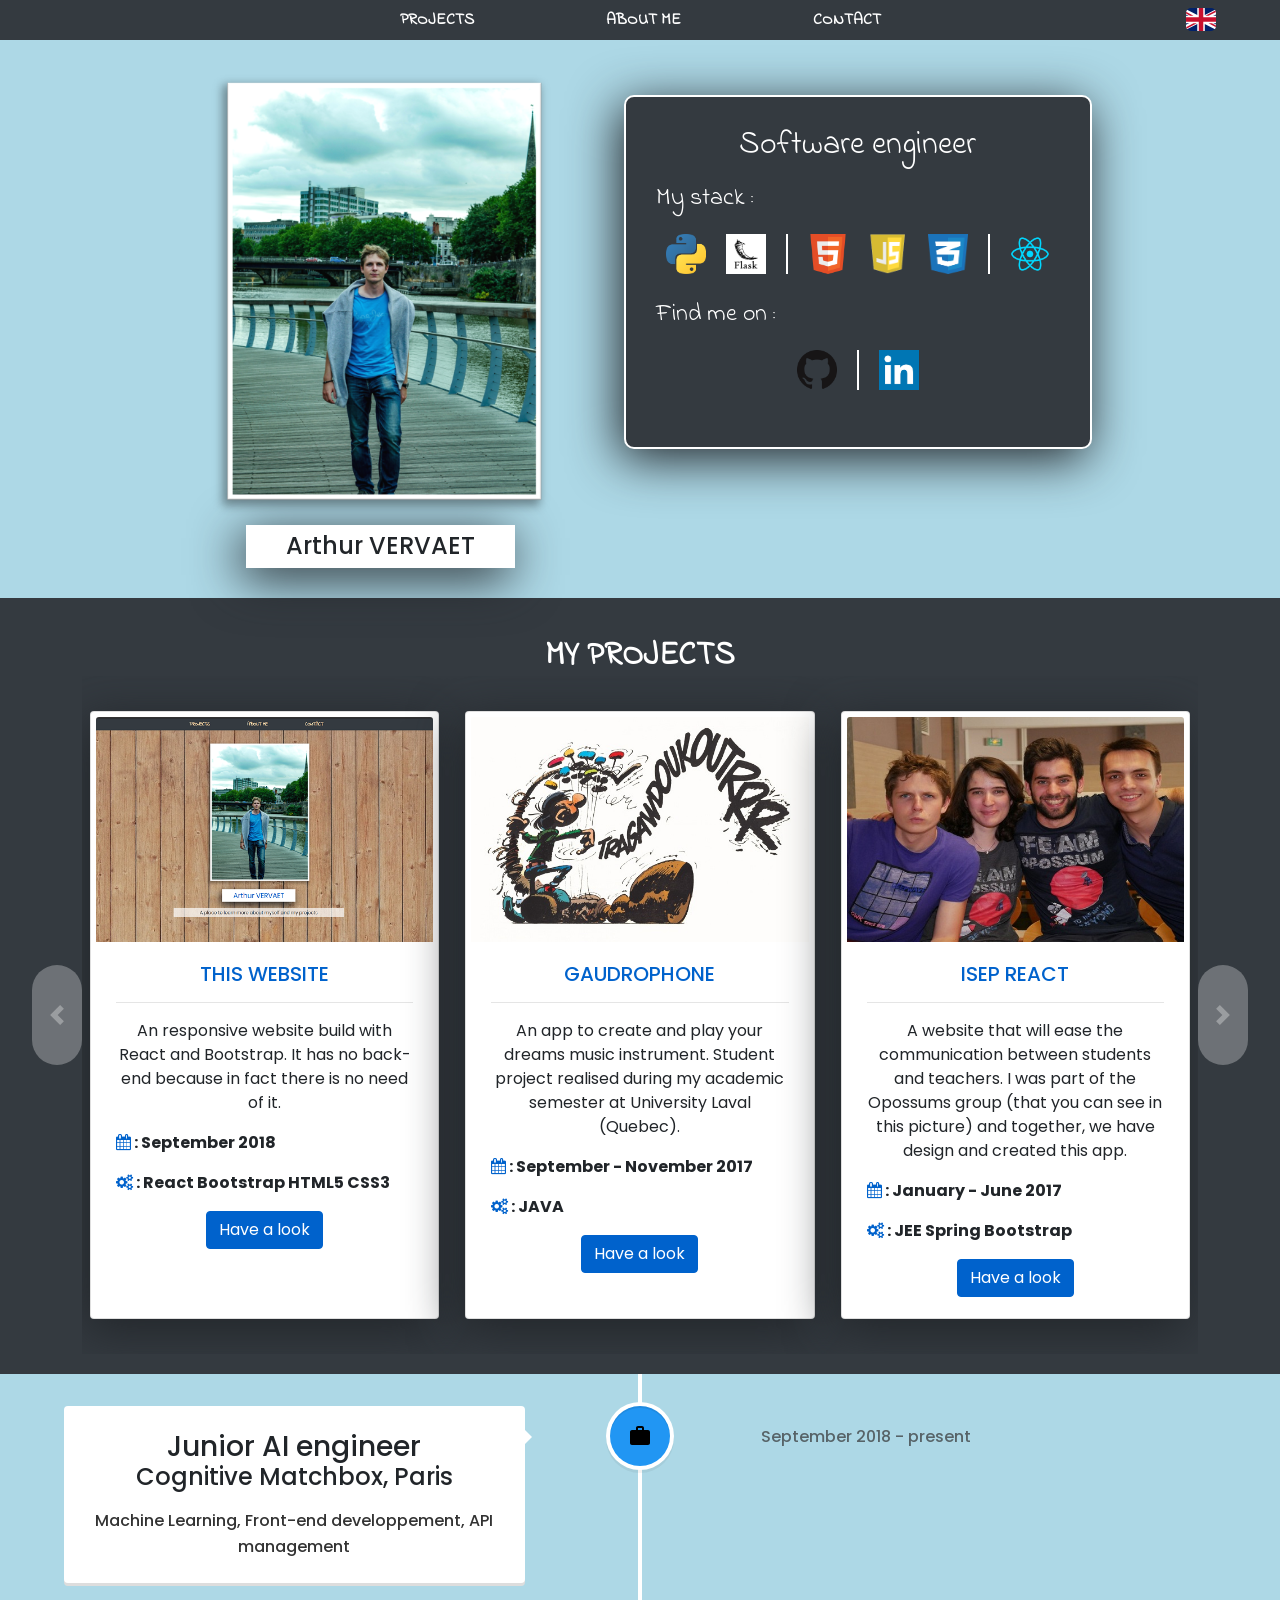
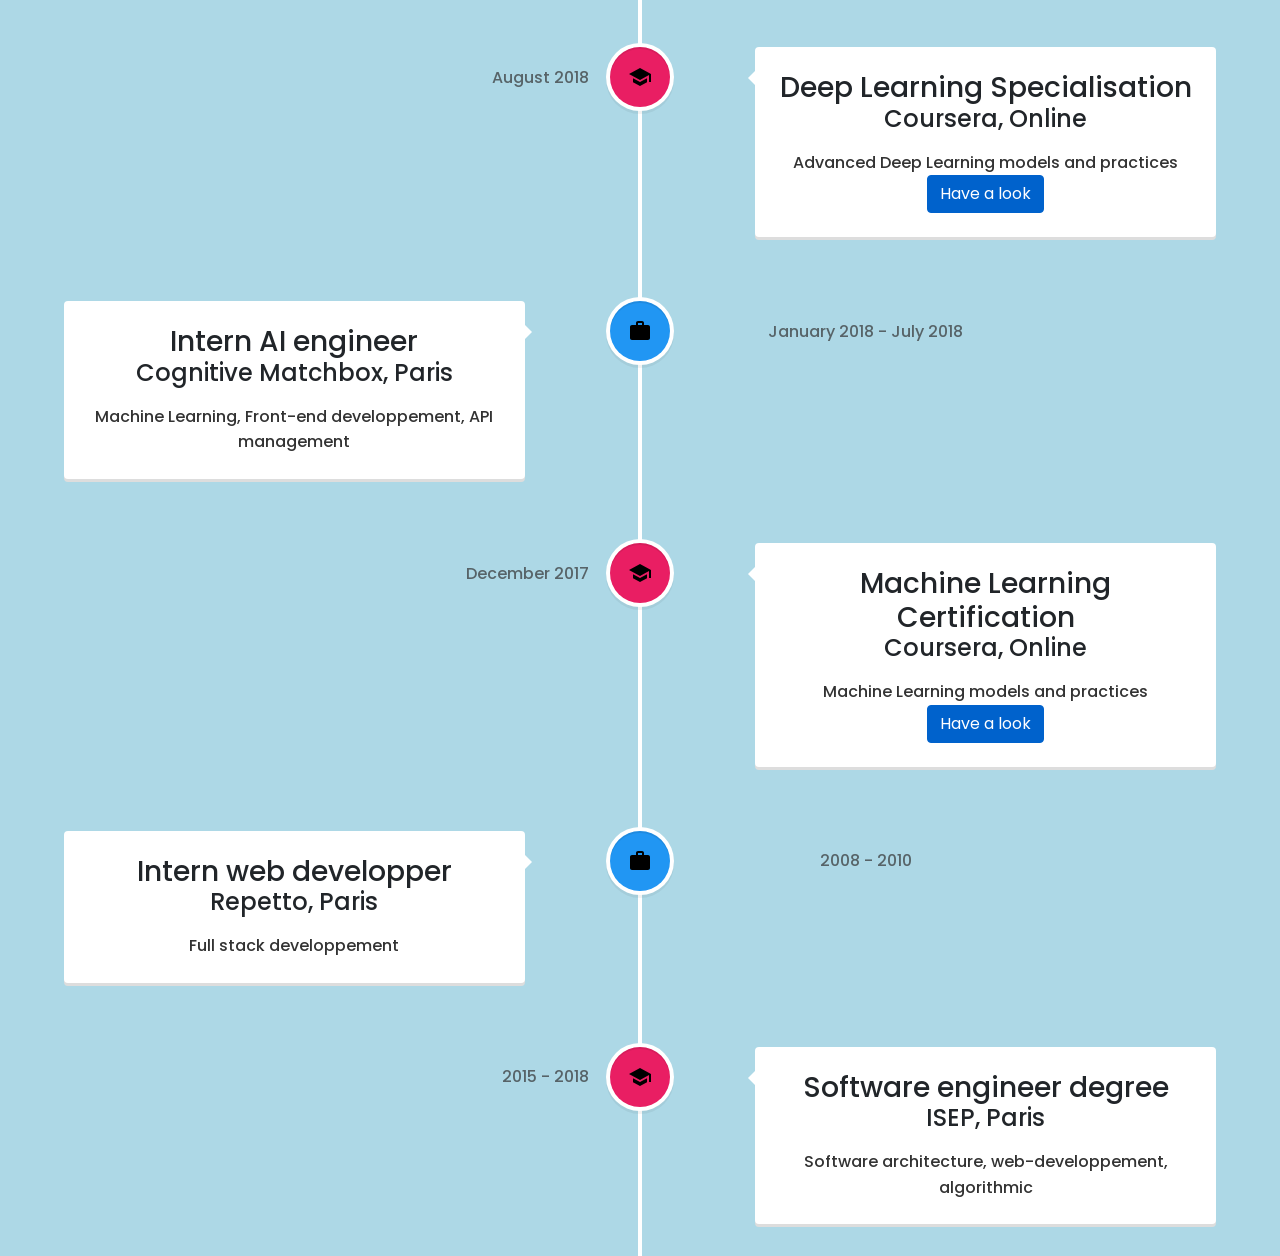
==== commit 153bdb21: "new font color" ====
--- a/index.html
+++ b/index.html
@@ -1 +1 @@
-<!DOCTYPE html><html lang="en"><head><meta charset="utf-8"><meta name="viewport" content="width=device-width,initial-scale=1,shrink-to-fit=no"><meta name="theme-color" content="#000000"><link rel="manifest" href="/manifest.json"><link rel="shortcut icon" href="/favicon.ico"><link rel="stylesheet" href="https://cdnjs.cloudflare.com/ajax/libs/font-awesome/4.7.0/css/font-awesome.min.css"><link href="//maxcdn.bootstrapcdn.com/bootstrap/4.1.1/css/bootstrap.min.css" rel="stylesheet" id="bootstrap-css"><link href="https://fonts.googleapis.com/css?family=Poppins" rel="stylesheet"><link href="https://fonts.googleapis.com/css?family=Indie+Flower" rel="stylesheet"><script src="//cdnjs.cloudflare.com/ajax/libs/jquery/3.2.1/jquery.min.js"></script><script src="//maxcdn.bootstrapcdn.com/bootstrap/4.1.1/js/bootstrap.min.js"></script><title>Arthur Vervaet: Software Engineer</title><link href="/static/css/main.1bbc5f87.css" rel="stylesheet"></head><body><noscript>You need to enable JavaScript to run this app.</noscript><div id="root"><div class="App"><header class="App-header"><div><div class="laptop_navbar"><ul class="nav justify-content-center"><li class="nav-item top-div"><a class="nav-link top-title" href="#projects"><b>Missing translationId: navbar.projects for language: ${ languageCode }</b></a></li><li class="nav-item top-div"><a class="nav-link top-title" href="#TimeLine"><b>Missing translationId: navbar.aboutMe for language: ${ languageCode }</b></a></li><li class="nav-item top-div"><a class="nav-link top-title" href="#contact"><b>Missing translationId: navbar.contact for language: ${ languageCode }</b></a></li></ul></div><div class="mobile_navbar"><ul class="nav justify-content-center"><div><li class="nav-item top-div"><i class="fa fa-th-list fa-2x menu-icon"></i><a class="nav-link top-title" href="#projects"><b>Missing translationId: navbar.contact for language: ${ languageCode }</b></a></li></div></ul></div></div></header><section style="background-color:lightblue;padding:0 15px"><div style="height:fit-content;width:100%;padding:70px 0px 30px;margin:0 auto"><div style="display:inline-block;vertical-align:middle;margin-right:2%"><img style="max-height:500px;max-width:90%;margin-bottom:20px" src="/Ressource/img/profile_picture.png" alt="Arthur Vervaet"><h1 style="width:fit-content;background-color:white;margin:0 auto;box-shadow:-5px 10px 50px #212529;margin-top:-15px;padding:7px 40px;font-size:1.5rem"><span>Arthur</span> VERVAET</h1></div><div style="display:inline-block;vertical-align:top;background-color:#343a40;border-radius:10px;border:2px solid wheat;padding:30px;margin-top:25px;margin-left:2%;maring-bottom:42px;box-shadow:rgb(33, 37, 41) -5px 10px 50px"><h2 style="color:wheat;font-family:'Indie Flower', cursive;margin-bottom:20px">Missing translationId: landing.jobTitle for language: ${ languageCode }</h2><div style="margin:15px 0"><h4 style="text-align:left;color:wheat;font-family:'Indie Flower', cursive">Missing translationId: landing.stackTitle for language: ${ languageCode }</h4><div style="margin:20px 0"><img style="display:inline-block;height:40px;width:40px;margin:0 10px;vertical-align:top" src="/Ressource/img/python.png" alt="Python"><img style="display:inline-block;height:40px;width:40px;margin:0 10px;vertical-align:top" src="/Ressource/img/flask.png" alt="Flask"><div style="display:inline-block;width:2px;background-color:wheat;margin:0 10px;height:40px"></div><img style="display:inline-block;height:40px;width:40px;margin:0 10px;vertical-align:top" src="/Ressource/img/html5.png" alt="Html5"><img style="display:inline-block;height:40px;width:40px;margin:0 10px;vertical-align:top" src="/Ressource/img/javascript.png" alt="Css3"><img style="display:inline-block;height:40px;width:40px;margin:0 10px;vertical-align:top" src="/Ressource/img/css3.png" alt="Css3"><div style="display:inline-block;width:2px;background-color:wheat;margin:0 10px;height:40px"></div><img style="display:inline-block;height:40px;width:40px;margin:0 10px;vertical-align:top" src="/Ressource/img/react_logo.png" alt="React"></div></div><div style="margin:15px 0"><h4 style="text-align:left;color:wheat;font-family:'Indie Flower', cursive">Missing translationId: landing.linkTitle for language: ${ languageCode }</h4><div style="margin:20px 0"><a href="https://github.com/avervaet"><img style="display:inline-block;height:40px;width:40px;margin:0 10px;vertical-align:top" src="/Ressource/img/github.png" alt="Github"></a><div style="display:inline-block;width:2px;background-color:wheat;margin:0 10px;height:40px"></div><a href="https://www.linkedin.com/in/arthur-vervaet/"><img style="display:inline-block;height:40px;width:40px;margin:0 10px;vertical-align:top" src="/Ressource/img/linkedin.jpg" alt="Linkedin"></a></div></div></div></div></section><section id="projects"><h2 class="section-title">Missing translationId: projects.title for language: ${ languageCode }</h2><div class="mobile_project"><div id="carouselMobileControls" class="carousel slide" data-ride="carousel"><div class="carousel-inner"><div class="carousel-item active"><div class="row project-gallery"><div class="card col-md-4 project-card"><a href="https://github.com/avervaet/Arthur_Vervaet"><img class="card-img-top" src="http://localhost:57570/Ressource/img/react.png" alt="react.png"><div class="card-body"><h5 class="blue">Missing translationId: projects.website.title for language: ${ languageCode }</h5><hr class="separator"><p class="card-text">Missing translationId: projects.website.resume for language: ${ languageCode }</p><p class="card-text left"><i class="fa fa-calendar blue"></i><b> :  <!-- -->Missing translationId: projects.website.date for language: ${ languageCode }</b></p><p class="card-text left"><i class="fa fa-cogs blue"></i><b> :  <!-- -->React Bootstrap HTML5 CSS3</b></p><p class="btn btn-primary">Missing translationId: button.see for language: ${ languageCode }</p></div></a></div></div></div><div class="carousel-item"><div class="row project-gallery"><div class="card col-md-4 project-card"><a href="https://github.com/avervaet/Gaudrophone"><img class="card-img-top" src="http://localhost:57570/Ressource/img/gaudrophone.jpg" alt="gaudrophone.jpg"><div class="card-body"><h5 class="blue">Missing translationId: projects.gaudrophone.title for language: ${ languageCode }</h5><hr class="separator"><p class="card-text">Missing translationId: projects.gaudrophone.resume for language: ${ languageCode }</p><p class="card-text left"><i class="fa fa-calendar blue"></i><b> :  <!-- -->Missing translationId: projects.gaudrophone.date for language: ${ languageCode }</b></p><p class="card-text left"><i class="fa fa-cogs blue"></i><b> :  <!-- -->JAVA</b></p><p class="btn btn-primary">Missing translationId: button.see for language: ${ languageCode }</p></div></a></div></div></div><div class="carousel-item"><div class="row project-gallery"><div class="card col-md-4 project-card"><a href="https://github.com/avervaet/ISEP_react"><img class="card-img-top" src="http://localhost:57570/Ressource/img/Opossums.jpg" alt="Opossums.jpg"><div class="card-body"><h5 class="blue">Missing translationId: projects.opossums.title for language: ${ languageCode }</h5><hr class="separator"><p class="card-text">Missing translationId: projects.opossums.resume for language: ${ languageCode }</p><p class="card-text left"><i class="fa fa-calendar blue"></i><b> :  <!-- -->Missing translationId: projects.opossums.date for language: ${ languageCode }</b></p><p class="card-text left"><i class="fa fa-cogs blue"></i><b> :  <!-- -->JEE Spring Bootstrap</b></p><p class="btn btn-primary">Missing translationId: button.see for language: ${ languageCode }</p></div></a></div></div></div><div class="carousel-item"><div class="row project-gallery"><div class="card col-md-4 project-card"><a href="https://github.com/avervaet/Parisian_subway"><img class="card-img-top" src="http://localhost:57570/Ressource/img/metro.webp" alt="metro.webp"><div class="card-body"><h5 class="blue">Missing translationId: projects.subway.title for language: ${ languageCode }</h5><hr class="separator"><p class="card-text">Missing translationId: projects.subway.resume for language: ${ languageCode }</p><p class="card-text left"><i class="fa fa-calendar blue"></i><b> :  <!-- -->Missing translationId: projects.subway.date for language: ${ languageCode }</b></p><p class="card-text left"><i class="fa fa-cogs blue"></i><b> :  <!-- -->JAVA JavaScript</b></p><p class="btn btn-primary">Missing translationId: button.see for language: ${ languageCode }</p></div></a></div></div></div><div class="carousel-item"><div class="row project-gallery"><div class="card col-md-4 project-card"><a href="https://github.com/avervaet/filler_game"><img class="card-img-top" src="http://localhost:57570/Ressource/img/filler.jpeg" alt="filler.jpeg"><div class="card-body"><h5 class="blue">Missing translationId: projects.filler.title for language: ${ languageCode }</h5><hr class="separator"><p class="card-text">Missing translationId: projects.filler.resume for language: ${ languageCode }</p><p class="card-text left"><i class="fa fa-calendar blue"></i><b> :  <!-- -->Missing translationId: projects.filler.date for language: ${ languageCode }</b></p><p class="card-text left"><i class="fa fa-cogs blue"></i><b> :  <!-- -->JAVA</b></p><p class="btn btn-primary">Missing translationId: button.see for language: ${ languageCode }</p></div></a></div></div></div></div><a class="carousel-control-prev" href="#carouselMobileControls" role="button" data-slide="prev"><span class="carousel-control-prev-icon" aria-hidden="true"></span><span class="sr-only">Previous</span></a><a class="carousel-control-next" href="#carouselMobileControls" role="button" data-slide="next"><span class="carousel-control-next-icon" aria-hidden="true"></span><span class="sr-only">Next</span></a></div></div><div class="laptop_project"><div id="carouselExampleControls" class="carousel slide" data-ride="carousel"><div class="carousel-inner"><div class="carousel-item active"><div class="row project-gallery"><div class="card col-md-4 project-card"><a href="https://github.com/avervaet/Arthur_Vervaet"><img class="card-img-top" src="http://localhost:57570/Ressource/img/react.png" alt="react.png"><div class="card-body"><h5 class="blue">Missing translationId: projects.website.title for language: ${ languageCode }</h5><hr class="separator"><p class="card-text">Missing translationId: projects.website.resume for language: ${ languageCode }</p><p class="card-text left"><i class="fa fa-calendar blue"></i><b> :  <!-- -->Missing translationId: projects.website.date for language: ${ languageCode }</b></p><p class="card-text left"><i class="fa fa-cogs blue"></i><b> :  <!-- -->React Bootstrap HTML5 CSS3</b></p><p class="btn btn-primary">Missing translationId: button.see for language: ${ languageCode }</p></div></a></div><div class="card col-md-4 project-card"><a href="https://github.com/avervaet/Gaudrophone"><img class="card-img-top" src="http://localhost:57570/Ressource/img/gaudrophone.jpg" alt="gaudrophone.jpg"><div class="card-body"><h5 class="blue">Missing translationId: projects.gaudrophone.title for language: ${ languageCode }</h5><hr class="separator"><p class="card-text">Missing translationId: projects.gaudrophone.resume for language: ${ languageCode }</p><p class="card-text left"><i class="fa fa-calendar blue"></i><b> :  <!-- -->Missing translationId: projects.gaudrophone.date for language: ${ languageCode }</b></p><p class="card-text left"><i class="fa fa-cogs blue"></i><b> :  <!-- -->JAVA</b></p><p class="btn btn-primary">Missing translationId: button.see for language: ${ languageCode }</p></div></a></div><div class="card col-md-4 project-card"><a href="https://github.com/avervaet/ISEP_react"><img class="card-img-top" src="http://localhost:57570/Ressource/img/Opossums.jpg" alt="Opossums.jpg"><div class="card-body"><h5 class="blue">Missing translationId: projects.opossums.title for language: ${ languageCode }</h5><hr class="separator"><p class="card-text">Missing translationId: projects.opossums.resume for language: ${ languageCode }</p><p class="card-text left"><i class="fa fa-calendar blue"></i><b> :  <!-- -->Missing translationId: projects.opossums.date for language: ${ languageCode }</b></p><p class="card-text left"><i class="fa fa-cogs blue"></i><b> :  <!-- -->JEE Spring Bootstrap</b></p><p class="btn btn-primary">Missing translationId: button.see for language: ${ languageCode }</p></div></a></div></div></div><div class="carousel-item"><div class="row project-gallery"><div class="card col-md-4 project-card"><a href="https://github.com/avervaet/Parisian_subway"><img class="card-img-top" src="http://localhost:57570/Ressource/img/metro.png" alt="metro.png"><div class="card-body"><h5 class="blue">Missing translationId: projects.subway.title for language: ${ languageCode }</h5><hr class="separator"><p class="card-text">Missing translationId: projects.subway.resume for language: ${ languageCode }</p><p class="card-text left"><i class="fa fa-calendar blue"></i><b> :  <!-- -->Missing translationId: projects.subway.date for language: ${ languageCode }</b></p><p class="card-text left"><i class="fa fa-cogs blue"></i><b> :  <!-- -->JAVA JavaScript</b></p><p class="btn btn-primary">Missing translationId: button.see for language: ${ languageCode }</p></div></a></div><div class="card col-md-4 project-card"><a href="https://github.com/avervaet/filler_game"><img class="card-img-top" src="http://localhost:57570/Ressource/img/filler.jpeg" alt="filler.jpeg"><div class="card-body"><h5 class="blue">Missing translationId: projects.filler.title for language: ${ languageCode }</h5><hr class="separator"><p class="card-text">Missing translationId: projects.filler.resume for language: ${ languageCode }</p><p class="card-text left"><i class="fa fa-calendar blue"></i><b> :  <!-- -->Missing translationId: projects.filler.date for language: ${ languageCode }</b></p><p class="card-text left"><i class="fa fa-cogs blue"></i><b> :  <!-- -->JAVA</b></p><p class="btn btn-primary">Missing translationId: button.see for language: ${ languageCode }</p></div></a></div></div></div></div><a class="carousel-control-prev" href="#carouselExampleControls" role="button" data-slide="prev"><span class="carousel-control-prev-icon" aria-hidden="true"></span><span class="sr-only">Previous</span></a><a class="carousel-control-next" href="#carouselExampleControls" role="button" data-slide="next"><span class="carousel-control-next-icon" aria-hidden="true"></span><span class="sr-only">Next</span></a></div></div></section><section id="TimeLine"><div class="vertical-timeline vertical-timeline--animate vertical-timeline--two-columns"><div id="" class="vertical-timeline-element--work vertical-timeline-element"><div><span style="background:rgb(33, 150, 243);color:#fff" class="vertical-timeline-element-icon is-hidden"><svg class="jss1" focusable="false" viewBox="0 0 24 24" aria-hidden="true"><path d="M20 6h-4V4c0-1.11-.89-2-2-2h-4c-1.11 0-2 .89-2 2v2H4c-1.11 0-1.99.89-1.99 2L2 19c0 1.11.89 2 2 2h16c1.11 0 2-.89 2-2V8c0-1.11-.89-2-2-2zm-6 0h-4V4h4v2z"></path></svg></span><div class="vertical-timeline-element-content is-hidden"><h3 class="vertical-timeline-element-title">Missing translationId: timeline.cognitiveInge.title for language: ${ languageCode }</h3><h4 class="vertical-timeline-element-subtitle">Missing translationId: timeline.cognitiveInge.place for language: ${ languageCode }</h4><p>Missing translationId: timeline.cognitiveInge.resume for language: ${ languageCode }</p><span class="vertical-timeline-element-date">Missing translationId: timeline.cognitiveInge.date for language: ${ languageCode }</span></div></div></div><div id="" class="vertical-timeline-element--education vertical-timeline-element"><div><span style="background:rgb(233, 30, 99);color:#fff" class="vertical-timeline-element-icon is-hidden"><svg class="jss1" focusable="false" viewBox="0 0 24 24" aria-hidden="true"><path d="M5 13.18v4L12 21l7-3.82v-4L12 17l-7-3.82zM12 3L1 9l11 6 9-4.91V17h2V9L12 3z"></path></svg></span><div class="vertical-timeline-element-content is-hidden"><h3 class="vertical-timeline-element-title">Missing translationId: timeline.deeplearning.title for language: ${ languageCode }</h3><h4 class="vertical-timeline-element-subtitle">Missing translationId: timeline.deeplearning.place for language: ${ languageCode }</h4><p>Missing translationId: timeline.deeplearning.resume for language: ${ languageCode }</p><a href="https://www.coursera.org/account/accomplishments/specialization/7G25CYF3GSRJ" class="btn btn-primary">Missing translationId: button.see for language: ${ languageCode }</a><span class="vertical-timeline-element-date">Missing translationId: timeline.deeplearning.date for language: ${ languageCode }</span></div></div></div><div id="" class="vertical-timeline-element--work vertical-timeline-element"><div><span style="background:rgb(33, 150, 243);color:#fff" class="vertical-timeline-element-icon is-hidden"><svg class="jss1" focusable="false" viewBox="0 0 24 24" aria-hidden="true"><path d="M20 6h-4V4c0-1.11-.89-2-2-2h-4c-1.11 0-2 .89-2 2v2H4c-1.11 0-1.99.89-1.99 2L2 19c0 1.11.89 2 2 2h16c1.11 0 2-.89 2-2V8c0-1.11-.89-2-2-2zm-6 0h-4V4h4v2z"></path></svg></span><div class="vertical-timeline-element-content is-hidden"><h3 class="vertical-timeline-element-title">Missing translationId: timeline.cognitiveIntern.title for language: ${ languageCode }</h3><h4 class="vertical-timeline-element-subtitle">Missing translationId: timeline.cognitiveIntern.place for language: ${ languageCode }</h4><p>Missing translationId: timeline.cognitiveIntern.resume for language: ${ languageCode }</p><span class="vertical-timeline-element-date">Missing translationId: timeline.cognitiveIntern.date for language: ${ languageCode }</span></div></div></div><div id="" class="vertical-timeline-element--education vertical-timeline-element"><div><span style="background:rgb(233, 30, 99);color:#fff" class="vertical-timeline-element-icon is-hidden"><svg class="jss1" focusable="false" viewBox="0 0 24 24" aria-hidden="true"><path d="M5 13.18v4L12 21l7-3.82v-4L12 17l-7-3.82zM12 3L1 9l11 6 9-4.91V17h2V9L12 3z"></path></svg></span><div class="vertical-timeline-element-content is-hidden"><h3 class="vertical-timeline-element-title">Missing translationId: timeline.machineLearning.title for language: ${ languageCode }</h3><h4 class="vertical-timeline-element-subtitle">Missing translationId: timeline.machineLearning.place for language: ${ languageCode }</h4><p>Missing translationId: timeline.machineLearning.resume for language: ${ languageCode }</p><a href="https://www.coursera.org/account/accomplishments/certificate/ALRWJDWSZYJ8" class="btn btn-primary">Missing translationId: button.see for language: ${ languageCode }</a><span class="vertical-timeline-element-date">Missing translationId: timeline.machineLearning.date for language: ${ languageCode }</span></div></div></div><div id="" class="vertical-timeline-element--work vertical-timeline-element"><div><span style="background:rgb(33, 150, 243);color:#fff" class="vertical-timeline-element-icon is-hidden"><svg class="jss1" focusable="false" viewBox="0 0 24 24" aria-hidden="true"><path d="M20 6h-4V4c0-1.11-.89-2-2-2h-4c-1.11 0-2 .89-2 2v2H4c-1.11 0-1.99.89-1.99 2L2 19c0 1.11.89 2 2 2h16c1.11 0 2-.89 2-2V8c0-1.11-.89-2-2-2zm-6 0h-4V4h4v2z"></path></svg></span><div class="vertical-timeline-element-content is-hidden"><h3 class="vertical-timeline-element-title">Missing translationId: timeline.repetto.title for language: ${ languageCode }</h3><h4 class="vertical-timeline-element-subtitle">Missing translationId: timeline.repetto.place for language: ${ languageCode }</h4><p>Missing translationId: timeline.repetto.resume for language: ${ languageCode }</p><span class="vertical-timeline-element-date">Missing translationId: timeline.repetto.date for language: ${ languageCode }</span></div></div></div><div id="" class="vertical-timeline-element--education vertical-timeline-element"><div><span style="background:rgb(233, 30, 99);color:#fff" class="vertical-timeline-element-icon is-hidden"><svg class="jss1" focusable="false" viewBox="0 0 24 24" aria-hidden="true"><path d="M5 13.18v4L12 21l7-3.82v-4L12 17l-7-3.82zM12 3L1 9l11 6 9-4.91V17h2V9L12 3z"></path></svg></span><div class="vertical-timeline-element-content is-hidden"><h3 class="vertical-timeline-element-title">Missing translationId: timeline.isep.title for language: ${ languageCode }</h3><h4 class="vertical-timeline-element-subtitle">Missing translationId: timeline.isep.place for language: ${ languageCode }</h4><p>Missing translationId: timeline.isep.resume for language: ${ languageCode }</p><span class="vertical-timeline-element-date">Missing translationId: timeline.isep.date for language: ${ languageCode }</span></div></div></div></div></section></div></div><script type="text/javascript" src="/static/js/main.72b6c8b9.js"></script></body></html>+<!DOCTYPE html><html lang="en"><head><meta charset="utf-8"><meta name="viewport" content="width=device-width,initial-scale=1,shrink-to-fit=no"><meta name="theme-color" content="#000000"><link rel="manifest" href="/manifest.json"><link rel="shortcut icon" href="/favicon.ico"><link rel="stylesheet" href="https://cdnjs.cloudflare.com/ajax/libs/font-awesome/4.7.0/css/font-awesome.min.css"><link href="//maxcdn.bootstrapcdn.com/bootstrap/4.1.1/css/bootstrap.min.css" rel="stylesheet" id="bootstrap-css"><link href="https://fonts.googleapis.com/css?family=Poppins" rel="stylesheet"><link href="https://fonts.googleapis.com/css?family=Indie+Flower" rel="stylesheet"><script src="//cdnjs.cloudflare.com/ajax/libs/jquery/3.2.1/jquery.min.js"></script><script src="//maxcdn.bootstrapcdn.com/bootstrap/4.1.1/js/bootstrap.min.js"></script><title>Arthur Vervaet: Software Engineer</title><link href="/static/css/main.8949111f.css" rel="stylesheet"></head><body><noscript>You need to enable JavaScript to run this app.</noscript><div id="root"><div class="App"><header class="App-header"><div><div class="laptop_navbar"><ul class="nav justify-content-center"><li class="nav-item top-div"><a class="nav-link top-title" href="#projects"><b>Missing translationId: navbar.projects for language: ${ languageCode }</b></a></li><li class="nav-item top-div"><a class="nav-link top-title" href="#TimeLine"><b>Missing translationId: navbar.aboutMe for language: ${ languageCode }</b></a></li><li class="nav-item top-div"><a class="nav-link top-title" href="#contact"><b>Missing translationId: navbar.contact for language: ${ languageCode }</b></a></li></ul></div><div class="mobile_navbar"><ul class="nav justify-content-center"><div><li class="nav-item top-div"><i class="fa fa-th-list fa-2x menu-icon"></i><a class="nav-link top-title" href="#projects"><b>Missing translationId: navbar.contact for language: ${ languageCode }</b></a></li></div></ul></div></div></header><section style="background-color:lightblue;padding:0 15px"><div style="height:fit-content;width:100%;padding:70px 0px 30px;margin:0 auto"><div style="display:inline-block;vertical-align:middle;margin-right:2%"><img style="max-height:500px;max-width:90%;margin-bottom:20px" src="/Ressource/img/profile_picture.png" alt="Arthur Vervaet"><h1 style="width:fit-content;background-color:white;margin:0 auto;box-shadow:-5px 10px 50px #212529;margin-top:-15px;padding:7px 40px;font-size:1.5rem"><span>Arthur</span> VERVAET</h1></div><div style="display:inline-block;vertical-align:top;background-color:#343a40;border-radius:10px;border:2px solid white;padding:30px;margin-top:25px;margin-left:2%;maring-bottom:42px;box-shadow:rgb(33, 37, 41) -5px 10px 50px"><h2 style="color:white;font-family:'Indie Flower', cursive;margin-bottom:20px">Missing translationId: landing.jobTitle for language: ${ languageCode }</h2><div style="margin:15px 0"><h4 style="text-align:left;color:white;font-family:'Indie Flower', cursive">Missing translationId: landing.stackTitle for language: ${ languageCode }</h4><div style="margin:20px 0"><img style="display:inline-block;height:40px;width:40px;margin:0 10px;vertical-align:top" src="/Ressource/img/python.png" alt="Python"><img style="display:inline-block;height:40px;width:40px;margin:0 10px;vertical-align:top" src="/Ressource/img/flask.png" alt="Flask"><div style="display:inline-block;width:2px;background-color:white;margin:0 10px;height:40px"></div><img style="display:inline-block;height:40px;width:40px;margin:0 10px;vertical-align:top" src="/Ressource/img/html5.png" alt="Html5"><img style="display:inline-block;height:40px;width:40px;margin:0 10px;vertical-align:top" src="/Ressource/img/javascript.png" alt="Css3"><img style="display:inline-block;height:40px;width:40px;margin:0 10px;vertical-align:top" src="/Ressource/img/css3.png" alt="Css3"><div style="display:inline-block;width:2px;background-color:white;margin:0 10px;height:40px"></div><img style="display:inline-block;height:40px;width:40px;margin:0 10px;vertical-align:top" src="/Ressource/img/react_logo.png" alt="React"></div></div><div style="margin:15px 0"><h4 style="text-align:left;color:white;font-family:'Indie Flower', cursive">Missing translationId: landing.linkTitle for language: ${ languageCode }</h4><div style="margin:20px 0"><a href="https://github.com/avervaet"><img style="display:inline-block;height:40px;width:40px;margin:0 10px;vertical-align:top" src="/Ressource/img/github.png" alt="Github"></a><div style="display:inline-block;width:2px;background-color:white;margin:0 10px;height:40px"></div><a href="https://www.linkedin.com/in/arthur-vervaet/"><img style="display:inline-block;height:40px;width:40px;margin:0 10px;vertical-align:top" src="/Ressource/img/linkedin.jpg" alt="Linkedin"></a></div></div></div></div></section><section id="projects"><h2 class="section-title">Missing translationId: projects.title for language: ${ languageCode }</h2><div class="mobile_project"><div id="carouselMobileControls" class="carousel slide" data-ride="carousel"><div class="carousel-inner"><div class="carousel-item active"><div class="row project-gallery"><div class="card col-md-4 project-card"><a href="https://github.com/avervaet/Arthur_Vervaet"><img class="card-img-top" src="http://localhost:53696/Ressource/img/react.png" alt="react.png"><div class="card-body"><h5 class="blue">Missing translationId: projects.website.title for language: ${ languageCode }</h5><hr class="separator"><p class="card-text">Missing translationId: projects.website.resume for language: ${ languageCode }</p><p class="card-text left"><i class="fa fa-calendar blue"></i><b> :  <!-- -->Missing translationId: projects.website.date for language: ${ languageCode }</b></p><p class="card-text left"><i class="fa fa-cogs blue"></i><b> :  <!-- -->React Bootstrap HTML5 CSS3</b></p><p class="btn btn-primary">Missing translationId: button.see for language: ${ languageCode }</p></div></a></div></div></div><div class="carousel-item"><div class="row project-gallery"><div class="card col-md-4 project-card"><a href="https://github.com/avervaet/Gaudrophone"><img class="card-img-top" src="http://localhost:53696/Ressource/img/gaudrophone.jpg" alt="gaudrophone.jpg"><div class="card-body"><h5 class="blue">Missing translationId: projects.gaudrophone.title for language: ${ languageCode }</h5><hr class="separator"><p class="card-text">Missing translationId: projects.gaudrophone.resume for language: ${ languageCode }</p><p class="card-text left"><i class="fa fa-calendar blue"></i><b> :  <!-- -->Missing translationId: projects.gaudrophone.date for language: ${ languageCode }</b></p><p class="card-text left"><i class="fa fa-cogs blue"></i><b> :  <!-- -->JAVA</b></p><p class="btn btn-primary">Missing translationId: button.see for language: ${ languageCode }</p></div></a></div></div></div><div class="carousel-item"><div class="row project-gallery"><div class="card col-md-4 project-card"><a href="https://github.com/avervaet/ISEP_react"><img class="card-img-top" src="http://localhost:53696/Ressource/img/Opossums.jpg" alt="Opossums.jpg"><div class="card-body"><h5 class="blue">Missing translationId: projects.opossums.title for language: ${ languageCode }</h5><hr class="separator"><p class="card-text">Missing translationId: projects.opossums.resume for language: ${ languageCode }</p><p class="card-text left"><i class="fa fa-calendar blue"></i><b> :  <!-- -->Missing translationId: projects.opossums.date for language: ${ languageCode }</b></p><p class="card-text left"><i class="fa fa-cogs blue"></i><b> :  <!-- -->JEE Spring Bootstrap</b></p><p class="btn btn-primary">Missing translationId: button.see for language: ${ languageCode }</p></div></a></div></div></div><div class="carousel-item"><div class="row project-gallery"><div class="card col-md-4 project-card"><a href="https://github.com/avervaet/Parisian_subway"><img class="card-img-top" src="http://localhost:53696/Ressource/img/metro.webp" alt="metro.webp"><div class="card-body"><h5 class="blue">Missing translationId: projects.subway.title for language: ${ languageCode }</h5><hr class="separator"><p class="card-text">Missing translationId: projects.subway.resume for language: ${ languageCode }</p><p class="card-text left"><i class="fa fa-calendar blue"></i><b> :  <!-- -->Missing translationId: projects.subway.date for language: ${ languageCode }</b></p><p class="card-text left"><i class="fa fa-cogs blue"></i><b> :  <!-- -->JAVA JavaScript</b></p><p class="btn btn-primary">Missing translationId: button.see for language: ${ languageCode }</p></div></a></div></div></div><div class="carousel-item"><div class="row project-gallery"><div class="card col-md-4 project-card"><a href="https://github.com/avervaet/filler_game"><img class="card-img-top" src="http://localhost:53696/Ressource/img/filler.jpeg" alt="filler.jpeg"><div class="card-body"><h5 class="blue">Missing translationId: projects.filler.title for language: ${ languageCode }</h5><hr class="separator"><p class="card-text">Missing translationId: projects.filler.resume for language: ${ languageCode }</p><p class="card-text left"><i class="fa fa-calendar blue"></i><b> :  <!-- -->Missing translationId: projects.filler.date for language: ${ languageCode }</b></p><p class="card-text left"><i class="fa fa-cogs blue"></i><b> :  <!-- -->JAVA</b></p><p class="btn btn-primary">Missing translationId: button.see for language: ${ languageCode }</p></div></a></div></div></div></div><a class="carousel-control-prev" href="#carouselMobileControls" role="button" data-slide="prev"><span class="carousel-control-prev-icon" aria-hidden="true"></span><span class="sr-only">Previous</span></a><a class="carousel-control-next" href="#carouselMobileControls" role="button" data-slide="next"><span class="carousel-control-next-icon" aria-hidden="true"></span><span class="sr-only">Next</span></a></div></div><div class="laptop_project"><div id="carouselExampleControls" class="carousel slide" data-ride="carousel"><div class="carousel-inner"><div class="carousel-item active"><div class="row project-gallery"><div class="card col-md-4 project-card"><a href="https://github.com/avervaet/Arthur_Vervaet"><img class="card-img-top" src="http://localhost:53696/Ressource/img/react.png" alt="react.png"><div class="card-body"><h5 class="blue">Missing translationId: projects.website.title for language: ${ languageCode }</h5><hr class="separator"><p class="card-text">Missing translationId: projects.website.resume for language: ${ languageCode }</p><p class="card-text left"><i class="fa fa-calendar blue"></i><b> :  <!-- -->Missing translationId: projects.website.date for language: ${ languageCode }</b></p><p class="card-text left"><i class="fa fa-cogs blue"></i><b> :  <!-- -->React Bootstrap HTML5 CSS3</b></p><p class="btn btn-primary">Missing translationId: button.see for language: ${ languageCode }</p></div></a></div><div class="card col-md-4 project-card"><a href="https://github.com/avervaet/Gaudrophone"><img class="card-img-top" src="http://localhost:53696/Ressource/img/gaudrophone.jpg" alt="gaudrophone.jpg"><div class="card-body"><h5 class="blue">Missing translationId: projects.gaudrophone.title for language: ${ languageCode }</h5><hr class="separator"><p class="card-text">Missing translationId: projects.gaudrophone.resume for language: ${ languageCode }</p><p class="card-text left"><i class="fa fa-calendar blue"></i><b> :  <!-- -->Missing translationId: projects.gaudrophone.date for language: ${ languageCode }</b></p><p class="card-text left"><i class="fa fa-cogs blue"></i><b> :  <!-- -->JAVA</b></p><p class="btn btn-primary">Missing translationId: button.see for language: ${ languageCode }</p></div></a></div><div class="card col-md-4 project-card"><a href="https://github.com/avervaet/ISEP_react"><img class="card-img-top" src="http://localhost:53696/Ressource/img/Opossums.jpg" alt="Opossums.jpg"><div class="card-body"><h5 class="blue">Missing translationId: projects.opossums.title for language: ${ languageCode }</h5><hr class="separator"><p class="card-text">Missing translationId: projects.opossums.resume for language: ${ languageCode }</p><p class="card-text left"><i class="fa fa-calendar blue"></i><b> :  <!-- -->Missing translationId: projects.opossums.date for language: ${ languageCode }</b></p><p class="card-text left"><i class="fa fa-cogs blue"></i><b> :  <!-- -->JEE Spring Bootstrap</b></p><p class="btn btn-primary">Missing translationId: button.see for language: ${ languageCode }</p></div></a></div></div></div><div class="carousel-item"><div class="row project-gallery"><div class="card col-md-4 project-card"><a href="https://github.com/avervaet/Parisian_subway"><img class="card-img-top" src="http://localhost:53696/Ressource/img/metro.png" alt="metro.png"><div class="card-body"><h5 class="blue">Missing translationId: projects.subway.title for language: ${ languageCode }</h5><hr class="separator"><p class="card-text">Missing translationId: projects.subway.resume for language: ${ languageCode }</p><p class="card-text left"><i class="fa fa-calendar blue"></i><b> :  <!-- -->Missing translationId: projects.subway.date for language: ${ languageCode }</b></p><p class="card-text left"><i class="fa fa-cogs blue"></i><b> :  <!-- -->JAVA JavaScript</b></p><p class="btn btn-primary">Missing translationId: button.see for language: ${ languageCode }</p></div></a></div><div class="card col-md-4 project-card"><a href="https://github.com/avervaet/filler_game"><img class="card-img-top" src="http://localhost:53696/Ressource/img/filler.jpeg" alt="filler.jpeg"><div class="card-body"><h5 class="blue">Missing translationId: projects.filler.title for language: ${ languageCode }</h5><hr class="separator"><p class="card-text">Missing translationId: projects.filler.resume for language: ${ languageCode }</p><p class="card-text left"><i class="fa fa-calendar blue"></i><b> :  <!-- -->Missing translationId: projects.filler.date for language: ${ languageCode }</b></p><p class="card-text left"><i class="fa fa-cogs blue"></i><b> :  <!-- -->JAVA</b></p><p class="btn btn-primary">Missing translationId: button.see for language: ${ languageCode }</p></div></a></div></div></div></div><a class="carousel-control-prev" href="#carouselExampleControls" role="button" data-slide="prev"><span class="carousel-control-prev-icon" aria-hidden="true"></span><span class="sr-only">Previous</span></a><a class="carousel-control-next" href="#carouselExampleControls" role="button" data-slide="next"><span class="carousel-control-next-icon" aria-hidden="true"></span><span class="sr-only">Next</span></a></div></div></section><section id="TimeLine"><div class="vertical-timeline vertical-timeline--animate vertical-timeline--two-columns"><div id="" class="vertical-timeline-element--work vertical-timeline-element"><div><span style="background:rgb(33, 150, 243);color:#fff" class="vertical-timeline-element-icon is-hidden"><svg class="jss1" focusable="false" viewBox="0 0 24 24" aria-hidden="true"><path d="M20 6h-4V4c0-1.11-.89-2-2-2h-4c-1.11 0-2 .89-2 2v2H4c-1.11 0-1.99.89-1.99 2L2 19c0 1.11.89 2 2 2h16c1.11 0 2-.89 2-2V8c0-1.11-.89-2-2-2zm-6 0h-4V4h4v2z"></path></svg></span><div class="vertical-timeline-element-content is-hidden"><h3 class="vertical-timeline-element-title">Missing translationId: timeline.cognitiveInge.title for language: ${ languageCode }</h3><h4 class="vertical-timeline-element-subtitle">Missing translationId: timeline.cognitiveInge.place for language: ${ languageCode }</h4><p>Missing translationId: timeline.cognitiveInge.resume for language: ${ languageCode }</p><span class="vertical-timeline-element-date">Missing translationId: timeline.cognitiveInge.date for language: ${ languageCode }</span></div></div></div><div id="" class="vertical-timeline-element--education vertical-timeline-element"><div><span style="background:rgb(233, 30, 99);color:#fff" class="vertical-timeline-element-icon is-hidden"><svg class="jss1" focusable="false" viewBox="0 0 24 24" aria-hidden="true"><path d="M5 13.18v4L12 21l7-3.82v-4L12 17l-7-3.82zM12 3L1 9l11 6 9-4.91V17h2V9L12 3z"></path></svg></span><div class="vertical-timeline-element-content is-hidden"><h3 class="vertical-timeline-element-title">Missing translationId: timeline.deeplearning.title for language: ${ languageCode }</h3><h4 class="vertical-timeline-element-subtitle">Missing translationId: timeline.deeplearning.place for language: ${ languageCode }</h4><p>Missing translationId: timeline.deeplearning.resume for language: ${ languageCode }</p><a href="https://www.coursera.org/account/accomplishments/specialization/7G25CYF3GSRJ" class="btn btn-primary">Missing translationId: button.see for language: ${ languageCode }</a><span class="vertical-timeline-element-date">Missing translationId: timeline.deeplearning.date for language: ${ languageCode }</span></div></div></div><div id="" class="vertical-timeline-element--work vertical-timeline-element"><div><span style="background:rgb(33, 150, 243);color:#fff" class="vertical-timeline-element-icon is-hidden"><svg class="jss1" focusable="false" viewBox="0 0 24 24" aria-hidden="true"><path d="M20 6h-4V4c0-1.11-.89-2-2-2h-4c-1.11 0-2 .89-2 2v2H4c-1.11 0-1.99.89-1.99 2L2 19c0 1.11.89 2 2 2h16c1.11 0 2-.89 2-2V8c0-1.11-.89-2-2-2zm-6 0h-4V4h4v2z"></path></svg></span><div class="vertical-timeline-element-content is-hidden"><h3 class="vertical-timeline-element-title">Missing translationId: timeline.cognitiveIntern.title for language: ${ languageCode }</h3><h4 class="vertical-timeline-element-subtitle">Missing translationId: timeline.cognitiveIntern.place for language: ${ languageCode }</h4><p>Missing translationId: timeline.cognitiveIntern.resume for language: ${ languageCode }</p><span class="vertical-timeline-element-date">Missing translationId: timeline.cognitiveIntern.date for language: ${ languageCode }</span></div></div></div><div id="" class="vertical-timeline-element--education vertical-timeline-element"><div><span style="background:rgb(233, 30, 99);color:#fff" class="vertical-timeline-element-icon is-hidden"><svg class="jss1" focusable="false" viewBox="0 0 24 24" aria-hidden="true"><path d="M5 13.18v4L12 21l7-3.82v-4L12 17l-7-3.82zM12 3L1 9l11 6 9-4.91V17h2V9L12 3z"></path></svg></span><div class="vertical-timeline-element-content is-hidden"><h3 class="vertical-timeline-element-title">Missing translationId: timeline.machineLearning.title for language: ${ languageCode }</h3><h4 class="vertical-timeline-element-subtitle">Missing translationId: timeline.machineLearning.place for language: ${ languageCode }</h4><p>Missing translationId: timeline.machineLearning.resume for language: ${ languageCode }</p><a href="https://www.coursera.org/account/accomplishments/certificate/ALRWJDWSZYJ8" class="btn btn-primary">Missing translationId: button.see for language: ${ languageCode }</a><span class="vertical-timeline-element-date">Missing translationId: timeline.machineLearning.date for language: ${ languageCode }</span></div></div></div><div id="" class="vertical-timeline-element--work vertical-timeline-element"><div><span style="background:rgb(33, 150, 243);color:#fff" class="vertical-timeline-element-icon is-hidden"><svg class="jss1" focusable="false" viewBox="0 0 24 24" aria-hidden="true"><path d="M20 6h-4V4c0-1.11-.89-2-2-2h-4c-1.11 0-2 .89-2 2v2H4c-1.11 0-1.99.89-1.99 2L2 19c0 1.11.89 2 2 2h16c1.11 0 2-.89 2-2V8c0-1.11-.89-2-2-2zm-6 0h-4V4h4v2z"></path></svg></span><div class="vertical-timeline-element-content is-hidden"><h3 class="vertical-timeline-element-title">Missing translationId: timeline.repetto.title for language: ${ languageCode }</h3><h4 class="vertical-timeline-element-subtitle">Missing translationId: timeline.repetto.place for language: ${ languageCode }</h4><p>Missing translationId: timeline.repetto.resume for language: ${ languageCode }</p><span class="vertical-timeline-element-date">Missing translationId: timeline.repetto.date for language: ${ languageCode }</span></div></div></div><div id="" class="vertical-timeline-element--education vertical-timeline-element"><div><span style="background:rgb(233, 30, 99);color:#fff" class="vertical-timeline-element-icon is-hidden"><svg class="jss1" focusable="false" viewBox="0 0 24 24" aria-hidden="true"><path d="M5 13.18v4L12 21l7-3.82v-4L12 17l-7-3.82zM12 3L1 9l11 6 9-4.91V17h2V9L12 3z"></path></svg></span><div class="vertical-timeline-element-content is-hidden"><h3 class="vertical-timeline-element-title">Missing translationId: timeline.isep.title for language: ${ languageCode }</h3><h4 class="vertical-timeline-element-subtitle">Missing translationId: timeline.isep.place for language: ${ languageCode }</h4><p>Missing translationId: timeline.isep.resume for language: ${ languageCode }</p><span class="vertical-timeline-element-date">Missing translationId: timeline.isep.date for language: ${ languageCode }</span></div></div></div></div></section></div></div><script type="text/javascript" src="/static/js/main.c8f26e4d.js"></script></body></html>
--- a/static/css/main.8949111f.css
+++ b/static/css/main.8949111f.css
@@ -0,0 +1,2 @@
+body{margin:0;padding:0;font-family:Poppins,sans-serif}a,a:active,a:hover,a:link,a:visited{text-decoration:none;color:inherit}.App{text-align:center;overflow:hidden}.blue{color:#0062cc}.btn-primary{color:#fff!important}.center,.center-wrapper{width:-webkit-fit-content;width:-moz-fit-content;width:fit-content;margin:auto}.btn-primary{background-color:#0062cc;border-color:#0062cc}.github{color:#24292e;display:inline-block}.learn-more{background-color:#282c34}.left{text-align:left}.media-logo{max-width:20%;display:inline-block;margin-right:20px;max-height:70px}.media-title{display:inline-block;margin:0}.media-wrapper{margin-top:40px}.media-card{max-width:500px;margin:20px auto;padding:5px}.App-header{position:fixed;top:0;width:100%;background-color:#343a40;z-index:999}.top-div{margin:0 50px}.top-title{font-size:1rem;color:#fff!important;font-family:Indie Flower,cursive}.mobile_navbar{display:none}.menu-lang{position:fixed;top:7px;right:5%}@media only screen and (max-width:768px){.mobile_navbar{display:block}.laptop_navbar{display:none}.menu-icon{position:fixed;top:5px;left:15px;color:wheat}}.selector{position:fixed;list-style-type:none;top:33px;right:5%}.lang-icon{width:100%;max-width:30px;border-radius:5px}#projects{padding:20px;background-color:#343a40}.card-img-top{max-height:400px}.project-card{-webkit-box-shadow:-5px 10px 50px #212529;box-shadow:-5px 10px 50px #212529;max-width:31%;margin:5px auto;padding:5px}.project-gallery{padding:30px 10px}.title-card{-webkit-box-shadow:-5px 10px 50px #212529;box-shadow:-5px 10px 50px #212529;width:-webkit-fit-content;width:-moz-fit-content;width:fit-content;margin:0 auto}.section-title{margin:20px 0 0;color:#fff;font-family:Indie Flower,cursive;font-weight:900}.carousel-control-next,.carousel-control-prev{background-color:#ffffff90;border-radius:30px;width:50px;height:100px;margin:auto 1%}.carousel-inner{margin:auto;width:90%}#carouselExampleControls .card-body{padding-bottom:0!important}.mobile_project{display:none}@media only screen and (max-width:768px){.mobile_project{display:block}.project-card{max-width:90%;margin-bottom:30px}.laptop_project{display:none}.title-card{margin-bottom:30px}}#TimeLine{background-color:#add8e6}.vertical-timeline{margin:0 auto!important}@media only screen and (min-width:1170px){.vertical-timeline-element-date{right:136%!important}}.vertical-timeline{width:95%;max-width:1170px;margin:2em auto;position:relative;padding:2em 0}.vertical-timeline:after{content:"";display:table;clear:both}.vertical-timeline:before{content:"";position:absolute;top:0;left:18px;height:100%;width:4px;background:#fff}@media only screen and (min-width:1170px){.vertical-timeline.vertical-timeline--two-columns{margin-top:3em;margin-bottom:3em;width:90%}.vertical-timeline.vertical-timeline--two-columns:before{left:50%;margin-left:-2px}}.vertical-timeline-element{position:relative;margin:2em 0}.vertical-timeline-element>div{min-height:1px}.vertical-timeline-element:after{content:"";display:table;clear:both}.vertical-timeline-element:first-child{margin-top:0}.vertical-timeline-element:last-child{margin-bottom:0}@media only screen and (min-width:1170px){.vertical-timeline-element{margin:4em 0}.vertical-timeline-element:first-child{margin-top:0}.vertical-timeline-element:last-child{margin-bottom:0}}.vertical-timeline-element-icon{position:absolute;top:0;left:0;width:40px;height:40px;border-radius:50%;-webkit-box-shadow:0 0 0 4px #fff,inset 0 2px 0 rgba(0,0,0,.08),0 3px 0 4px rgba(0,0,0,.05);box-shadow:0 0 0 4px #fff,inset 0 2px 0 rgba(0,0,0,.08),0 3px 0 4px rgba(0,0,0,.05)}.vertical-timeline-element-icon svg{display:block;width:24px;height:24px;position:relative;left:50%;top:50%;margin-left:-12px;margin-top:-12px}@media only screen and (min-width:1170px){.vertical-timeline--two-columns .vertical-timeline-element-icon{width:60px;height:60px;left:50%;margin-left:-30px}}.vertical-timeline-element-icon{-webkit-transform:translateZ(0);-webkit-backface-visibility:hidden}.vertical-timeline--animate .vertical-timeline-element-icon.is-hidden{visibility:hidden}.vertical-timeline--animate .vertical-timeline-element-icon.bounce-in{visibility:visible;-webkit-animation:cd-bounce-1 .6s;animation:cd-bounce-1 .6s}@-webkit-keyframes cd-bounce-1{0%{opacity:0;-webkit-transform:scale(.5)}60%{opacity:1;-webkit-transform:scale(1.2)}to{-webkit-transform:scale(1)}}@keyframes cd-bounce-1{0%{opacity:0;-webkit-transform:scale(.5);-ms-transform:scale(.5);transform:scale(.5)}60%{opacity:1;-webkit-transform:scale(1.2);-ms-transform:scale(1.2);transform:scale(1.2)}to{-webkit-transform:scale(1);-ms-transform:scale(1);transform:scale(1)}}.vertical-timeline-element-content{position:relative;margin-left:60px;background:#fff;border-radius:.25em;padding:1em;-webkit-box-shadow:0 3px 0 #ddd;box-shadow:0 3px 0 #ddd}.vertical-timeline-element--no-children .vertical-timeline-element-content{background:0 0;-webkit-box-shadow:none;box-shadow:none}.vertical-timeline-element-content:after{content:"";display:table;clear:both}.vertical-timeline-element-content h2{color:#303e49}.vertical-timeline-element-content .vertical-timeline-element-date,.vertical-timeline-element-content p{font-size:13px;font-size:.8125rem;font-weight:500;color:#333}.vertical-timeline-element-content .vertical-timeline-element-date{display:inline-block}.vertical-timeline-element-content p{margin:1em 0 0;line-height:1.6}.vertical-timeline-element-subtitle,.vertical-timeline-element-title{margin:0}.vertical-timeline-element-content .vertical-timeline-element-date{float:left;padding:.8em 0;opacity:.7}.vertical-timeline-element-content:before{content:"";position:absolute;top:16px;right:100%;height:0;width:0;border:7px solid transparent;border-right:7px solid #fff}.vertical-timeline-element--no-children .vertical-timeline-element-content:before{display:none}@media only screen and (min-width:768px){.vertical-timeline-element-content h2{font-size:20px;font-size:1.25rem}.vertical-timeline-element-content p{font-size:16px;font-size:1rem}.vertical-timeline-element-content .vertical-timeline-element-date{font-size:14px;font-size:.875rem}}@media only screen and (min-width:1170px){.vertical-timeline--two-columns .vertical-timeline-element-content{margin-left:0;padding:1.5em;width:40%}.vertical-timeline--two-columns .vertical-timeline-element-content:before{top:24px;left:100%;border-color:transparent;border-left-color:#fff}.vertical-timeline--two-columns .vertical-timeline-element-content .vertical-timeline-element-date{position:absolute;width:100%;left:124%;top:6px;font-size:16px;font-size:1rem}.vertical-timeline--two-columns .vertical-timeline-element.vertical-timeline-element--right .vertical-timeline-element-content,.vertical-timeline--two-columns .vertical-timeline-element:nth-child(2n):not(.vertical-timeline-element--left) .vertical-timeline-element-content{float:right}.vertical-timeline--two-columns .vertical-timeline-element.vertical-timeline-element--right .vertical-timeline-element-content:before,.vertical-timeline--two-columns .vertical-timeline-element:nth-child(2n):not(.vertical-timeline-element--left) .vertical-timeline-element-content:before{top:24px;left:auto;right:100%;border-color:transparent;border-right-color:#fff}.vertical-timeline--two-columns .vertical-timeline-element.vertical-timeline-element--right .vertical-timeline-element-content .vertical-timeline-element-date,.vertical-timeline--two-columns .vertical-timeline-element:nth-child(2n):not(.vertical-timeline-element--left) .vertical-timeline-element-content .vertical-timeline-element-date{left:auto;right:124%;text-align:right}}.vertical-timeline--animate .vertical-timeline-element-content.is-hidden{visibility:hidden}.vertical-timeline--animate .vertical-timeline-element-content.bounce-in{visibility:visible;-webkit-animation:cd-bounce-2 .6s;animation:cd-bounce-2 .6s}@media only screen and (min-width:1170px){.vertical-timeline--two-columns.vertical-timeline--animate .vertical-timeline-element.vertical-timeline-element--right .vertical-timeline-element-content.bounce-in,.vertical-timeline--two-columns.vertical-timeline--animate .vertical-timeline-element:nth-child(2n):not(.vertical-timeline-element--left) .vertical-timeline-element-content.bounce-in{-webkit-animation:cd-bounce-2-inverse .6s;animation:cd-bounce-2-inverse .6s}}@media only screen and (max-width:1169px){.vertical-timeline--animate .vertical-timeline-element-content.bounce-in{visibility:visible;-webkit-animation:cd-bounce-2-inverse .6s;animation:cd-bounce-2-inverse .6s}}@-webkit-keyframes cd-bounce-2{0%{opacity:0;-webkit-transform:translateX(-100px)}60%{opacity:1;-webkit-transform:translateX(20px)}to{-webkit-transform:translateX(0)}}@keyframes cd-bounce-2{0%{opacity:0;-webkit-transform:translateX(-100px);-ms-transform:translateX(-100px);transform:translateX(-100px)}60%{opacity:1;-webkit-transform:translateX(20px);-ms-transform:translateX(20px);transform:translateX(20px)}to{-webkit-transform:translateX(0);-ms-transform:translateX(0);transform:translateX(0)}}@-webkit-keyframes cd-bounce-2-inverse{0%{opacity:0;-webkit-transform:translateX(100px)}60%{opacity:1;-webkit-transform:translateX(-20px)}to{-webkit-transform:translateX(0)}}@keyframes cd-bounce-2-inverse{0%{opacity:0;-webkit-transform:translateX(100px);-ms-transform:translateX(100px);transform:translateX(100px)}60%{opacity:1;-webkit-transform:translateX(-20px);-ms-transform:translateX(-20px);transform:translateX(-20px)}to{-webkit-transform:translateX(0);-ms-transform:translateX(0);transform:translateX(0)}}
+/*# sourceMappingURL=main.8949111f.css.map*/
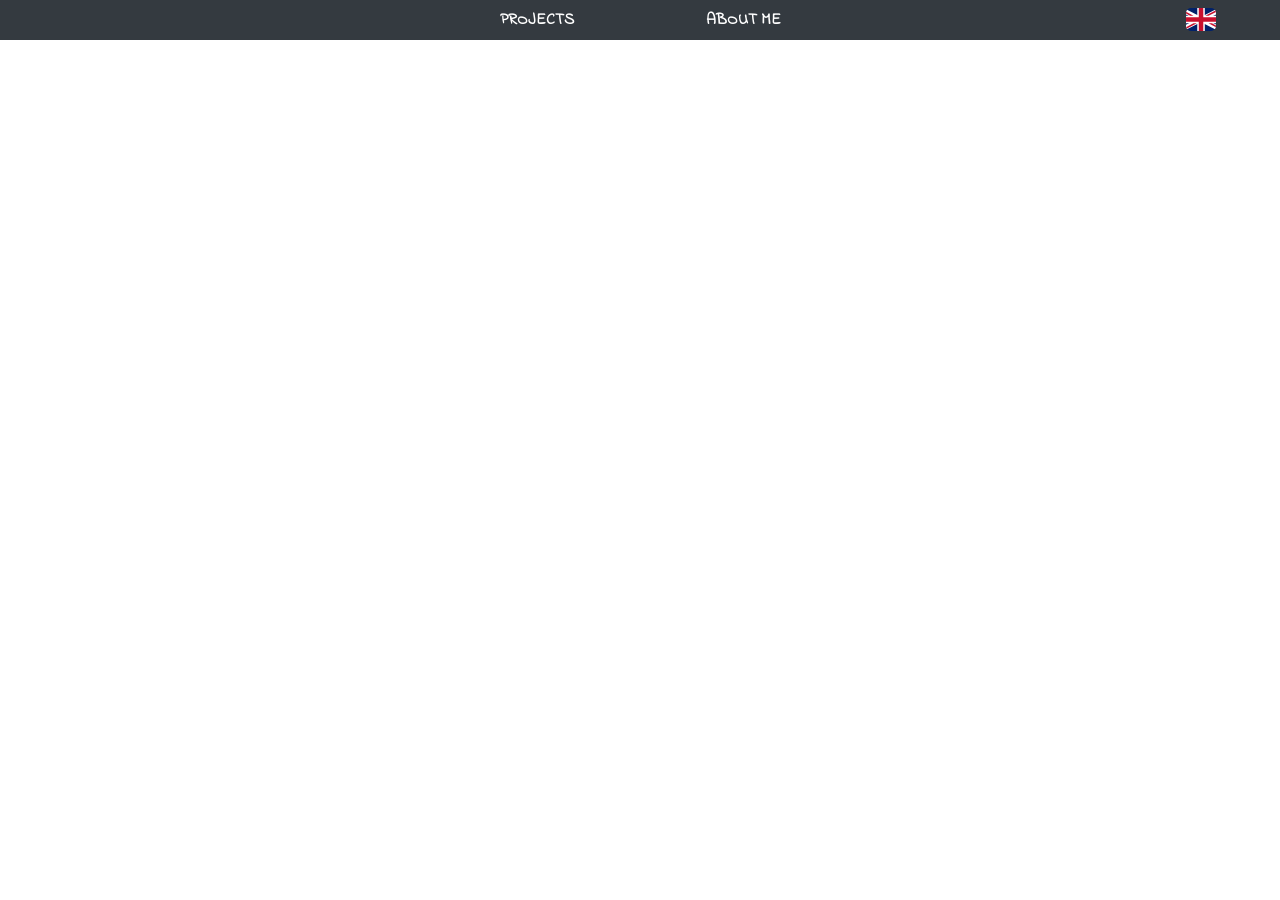
==== commit 7c4efedc: "Updated version" ====
--- a/index.html
+++ b/index.html
@@ -1 +1 @@
-<!DOCTYPE html><html lang="en"><head><meta charset="utf-8"><meta name="viewport" content="width=device-width,initial-scale=1,shrink-to-fit=no"><meta name="theme-color" content="#000000"><link rel="manifest" href="/manifest.json"><link rel="shortcut icon" href="/favicon.ico"><link rel="stylesheet" href="https://cdnjs.cloudflare.com/ajax/libs/font-awesome/4.7.0/css/font-awesome.min.css"><link href="//maxcdn.bootstrapcdn.com/bootstrap/4.1.1/css/bootstrap.min.css" rel="stylesheet" id="bootstrap-css"><link href="https://fonts.googleapis.com/css?family=Poppins" rel="stylesheet"><link href="https://fonts.googleapis.com/css?family=Indie+Flower" rel="stylesheet"><script src="//cdnjs.cloudflare.com/ajax/libs/jquery/3.2.1/jquery.min.js"></script><script src="//maxcdn.bootstrapcdn.com/bootstrap/4.1.1/js/bootstrap.min.js"></script><title>Arthur Vervaet: Software Engineer</title><link href="/static/css/main.8949111f.css" rel="stylesheet"></head><body><noscript>You need to enable JavaScript to run this app.</noscript><div id="root"><div class="App"><header class="App-header"><div><div class="laptop_navbar"><ul class="nav justify-content-center"><li class="nav-item top-div"><a class="nav-link top-title" href="#projects"><b>Missing translationId: navbar.projects for language: ${ languageCode }</b></a></li><li class="nav-item top-div"><a class="nav-link top-title" href="#TimeLine"><b>Missing translationId: navbar.aboutMe for language: ${ languageCode }</b></a></li><li class="nav-item top-div"><a class="nav-link top-title" href="#contact"><b>Missing translationId: navbar.contact for language: ${ languageCode }</b></a></li></ul></div><div class="mobile_navbar"><ul class="nav justify-content-center"><div><li class="nav-item top-div"><i class="fa fa-th-list fa-2x menu-icon"></i><a class="nav-link top-title" href="#projects"><b>Missing translationId: navbar.contact for language: ${ languageCode }</b></a></li></div></ul></div></div></header><section style="background-color:lightblue;padding:0 15px"><div style="height:fit-content;width:100%;padding:70px 0px 30px;margin:0 auto"><div style="display:inline-block;vertical-align:middle;margin-right:2%"><img style="max-height:500px;max-width:90%;margin-bottom:20px" src="/Ressource/img/profile_picture.png" alt="Arthur Vervaet"><h1 style="width:fit-content;background-color:white;margin:0 auto;box-shadow:-5px 10px 50px #212529;margin-top:-15px;padding:7px 40px;font-size:1.5rem"><span>Arthur</span> VERVAET</h1></div><div style="display:inline-block;vertical-align:top;background-color:#343a40;border-radius:10px;border:2px solid white;padding:30px;margin-top:25px;margin-left:2%;maring-bottom:42px;box-shadow:rgb(33, 37, 41) -5px 10px 50px"><h2 style="color:white;font-family:'Indie Flower', cursive;margin-bottom:20px">Missing translationId: landing.jobTitle for language: ${ languageCode }</h2><div style="margin:15px 0"><h4 style="text-align:left;color:white;font-family:'Indie Flower', cursive">Missing translationId: landing.stackTitle for language: ${ languageCode }</h4><div style="margin:20px 0"><img style="display:inline-block;height:40px;width:40px;margin:0 10px;vertical-align:top" src="/Ressource/img/python.png" alt="Python"><img style="display:inline-block;height:40px;width:40px;margin:0 10px;vertical-align:top" src="/Ressource/img/flask.png" alt="Flask"><div style="display:inline-block;width:2px;background-color:white;margin:0 10px;height:40px"></div><img style="display:inline-block;height:40px;width:40px;margin:0 10px;vertical-align:top" src="/Ressource/img/html5.png" alt="Html5"><img style="display:inline-block;height:40px;width:40px;margin:0 10px;vertical-align:top" src="/Ressource/img/javascript.png" alt="Css3"><img style="display:inline-block;height:40px;width:40px;margin:0 10px;vertical-align:top" src="/Ressource/img/css3.png" alt="Css3"><div style="display:inline-block;width:2px;background-color:white;margin:0 10px;height:40px"></div><img style="display:inline-block;height:40px;width:40px;margin:0 10px;vertical-align:top" src="/Ressource/img/react_logo.png" alt="React"></div></div><div style="margin:15px 0"><h4 style="text-align:left;color:white;font-family:'Indie Flower', cursive">Missing translationId: landing.linkTitle for language: ${ languageCode }</h4><div style="margin:20px 0"><a href="https://github.com/avervaet"><img style="display:inline-block;height:40px;width:40px;margin:0 10px;vertical-align:top" src="/Ressource/img/github.png" alt="Github"></a><div style="display:inline-block;width:2px;background-color:white;margin:0 10px;height:40px"></div><a href="https://www.linkedin.com/in/arthur-vervaet/"><img style="display:inline-block;height:40px;width:40px;margin:0 10px;vertical-align:top" src="/Ressource/img/linkedin.jpg" alt="Linkedin"></a></div></div></div></div></section><section id="projects"><h2 class="section-title">Missing translationId: projects.title for language: ${ languageCode }</h2><div class="mobile_project"><div id="carouselMobileControls" class="carousel slide" data-ride="carousel"><div class="carousel-inner"><div class="carousel-item active"><div class="row project-gallery"><div class="card col-md-4 project-card"><a href="https://github.com/avervaet/Arthur_Vervaet"><img class="card-img-top" src="http://localhost:53696/Ressource/img/react.png" alt="react.png"><div class="card-body"><h5 class="blue">Missing translationId: projects.website.title for language: ${ languageCode }</h5><hr class="separator"><p class="card-text">Missing translationId: projects.website.resume for language: ${ languageCode }</p><p class="card-text left"><i class="fa fa-calendar blue"></i><b> :  <!-- -->Missing translationId: projects.website.date for language: ${ languageCode }</b></p><p class="card-text left"><i class="fa fa-cogs blue"></i><b> :  <!-- -->React Bootstrap HTML5 CSS3</b></p><p class="btn btn-primary">Missing translationId: button.see for language: ${ languageCode }</p></div></a></div></div></div><div class="carousel-item"><div class="row project-gallery"><div class="card col-md-4 project-card"><a href="https://github.com/avervaet/Gaudrophone"><img class="card-img-top" src="http://localhost:53696/Ressource/img/gaudrophone.jpg" alt="gaudrophone.jpg"><div class="card-body"><h5 class="blue">Missing translationId: projects.gaudrophone.title for language: ${ languageCode }</h5><hr class="separator"><p class="card-text">Missing translationId: projects.gaudrophone.resume for language: ${ languageCode }</p><p class="card-text left"><i class="fa fa-calendar blue"></i><b> :  <!-- -->Missing translationId: projects.gaudrophone.date for language: ${ languageCode }</b></p><p class="card-text left"><i class="fa fa-cogs blue"></i><b> :  <!-- -->JAVA</b></p><p class="btn btn-primary">Missing translationId: button.see for language: ${ languageCode }</p></div></a></div></div></div><div class="carousel-item"><div class="row project-gallery"><div class="card col-md-4 project-card"><a href="https://github.com/avervaet/ISEP_react"><img class="card-img-top" src="http://localhost:53696/Ressource/img/Opossums.jpg" alt="Opossums.jpg"><div class="card-body"><h5 class="blue">Missing translationId: projects.opossums.title for language: ${ languageCode }</h5><hr class="separator"><p class="card-text">Missing translationId: projects.opossums.resume for language: ${ languageCode }</p><p class="card-text left"><i class="fa fa-calendar blue"></i><b> :  <!-- -->Missing translationId: projects.opossums.date for language: ${ languageCode }</b></p><p class="card-text left"><i class="fa fa-cogs blue"></i><b> :  <!-- -->JEE Spring Bootstrap</b></p><p class="btn btn-primary">Missing translationId: button.see for language: ${ languageCode }</p></div></a></div></div></div><div class="carousel-item"><div class="row project-gallery"><div class="card col-md-4 project-card"><a href="https://github.com/avervaet/Parisian_subway"><img class="card-img-top" src="http://localhost:53696/Ressource/img/metro.webp" alt="metro.webp"><div class="card-body"><h5 class="blue">Missing translationId: projects.subway.title for language: ${ languageCode }</h5><hr class="separator"><p class="card-text">Missing translationId: projects.subway.resume for language: ${ languageCode }</p><p class="card-text left"><i class="fa fa-calendar blue"></i><b> :  <!-- -->Missing translationId: projects.subway.date for language: ${ languageCode }</b></p><p class="card-text left"><i class="fa fa-cogs blue"></i><b> :  <!-- -->JAVA JavaScript</b></p><p class="btn btn-primary">Missing translationId: button.see for language: ${ languageCode }</p></div></a></div></div></div><div class="carousel-item"><div class="row project-gallery"><div class="card col-md-4 project-card"><a href="https://github.com/avervaet/filler_game"><img class="card-img-top" src="http://localhost:53696/Ressource/img/filler.jpeg" alt="filler.jpeg"><div class="card-body"><h5 class="blue">Missing translationId: projects.filler.title for language: ${ languageCode }</h5><hr class="separator"><p class="card-text">Missing translationId: projects.filler.resume for language: ${ languageCode }</p><p class="card-text left"><i class="fa fa-calendar blue"></i><b> :  <!-- -->Missing translationId: projects.filler.date for language: ${ languageCode }</b></p><p class="card-text left"><i class="fa fa-cogs blue"></i><b> :  <!-- -->JAVA</b></p><p class="btn btn-primary">Missing translationId: button.see for language: ${ languageCode }</p></div></a></div></div></div></div><a class="carousel-control-prev" href="#carouselMobileControls" role="button" data-slide="prev"><span class="carousel-control-prev-icon" aria-hidden="true"></span><span class="sr-only">Previous</span></a><a class="carousel-control-next" href="#carouselMobileControls" role="button" data-slide="next"><span class="carousel-control-next-icon" aria-hidden="true"></span><span class="sr-only">Next</span></a></div></div><div class="laptop_project"><div id="carouselExampleControls" class="carousel slide" data-ride="carousel"><div class="carousel-inner"><div class="carousel-item active"><div class="row project-gallery"><div class="card col-md-4 project-card"><a href="https://github.com/avervaet/Arthur_Vervaet"><img class="card-img-top" src="http://localhost:53696/Ressource/img/react.png" alt="react.png"><div class="card-body"><h5 class="blue">Missing translationId: projects.website.title for language: ${ languageCode }</h5><hr class="separator"><p class="card-text">Missing translationId: projects.website.resume for language: ${ languageCode }</p><p class="card-text left"><i class="fa fa-calendar blue"></i><b> :  <!-- -->Missing translationId: projects.website.date for language: ${ languageCode }</b></p><p class="card-text left"><i class="fa fa-cogs blue"></i><b> :  <!-- -->React Bootstrap HTML5 CSS3</b></p><p class="btn btn-primary">Missing translationId: button.see for language: ${ languageCode }</p></div></a></div><div class="card col-md-4 project-card"><a href="https://github.com/avervaet/Gaudrophone"><img class="card-img-top" src="http://localhost:53696/Ressource/img/gaudrophone.jpg" alt="gaudrophone.jpg"><div class="card-body"><h5 class="blue">Missing translationId: projects.gaudrophone.title for language: ${ languageCode }</h5><hr class="separator"><p class="card-text">Missing translationId: projects.gaudrophone.resume for language: ${ languageCode }</p><p class="card-text left"><i class="fa fa-calendar blue"></i><b> :  <!-- -->Missing translationId: projects.gaudrophone.date for language: ${ languageCode }</b></p><p class="card-text left"><i class="fa fa-cogs blue"></i><b> :  <!-- -->JAVA</b></p><p class="btn btn-primary">Missing translationId: button.see for language: ${ languageCode }</p></div></a></div><div class="card col-md-4 project-card"><a href="https://github.com/avervaet/ISEP_react"><img class="card-img-top" src="http://localhost:53696/Ressource/img/Opossums.jpg" alt="Opossums.jpg"><div class="card-body"><h5 class="blue">Missing translationId: projects.opossums.title for language: ${ languageCode }</h5><hr class="separator"><p class="card-text">Missing translationId: projects.opossums.resume for language: ${ languageCode }</p><p class="card-text left"><i class="fa fa-calendar blue"></i><b> :  <!-- -->Missing translationId: projects.opossums.date for language: ${ languageCode }</b></p><p class="card-text left"><i class="fa fa-cogs blue"></i><b> :  <!-- -->JEE Spring Bootstrap</b></p><p class="btn btn-primary">Missing translationId: button.see for language: ${ languageCode }</p></div></a></div></div></div><div class="carousel-item"><div class="row project-gallery"><div class="card col-md-4 project-card"><a href="https://github.com/avervaet/Parisian_subway"><img class="card-img-top" src="http://localhost:53696/Ressource/img/metro.png" alt="metro.png"><div class="card-body"><h5 class="blue">Missing translationId: projects.subway.title for language: ${ languageCode }</h5><hr class="separator"><p class="card-text">Missing translationId: projects.subway.resume for language: ${ languageCode }</p><p class="card-text left"><i class="fa fa-calendar blue"></i><b> :  <!-- -->Missing translationId: projects.subway.date for language: ${ languageCode }</b></p><p class="card-text left"><i class="fa fa-cogs blue"></i><b> :  <!-- -->JAVA JavaScript</b></p><p class="btn btn-primary">Missing translationId: button.see for language: ${ languageCode }</p></div></a></div><div class="card col-md-4 project-card"><a href="https://github.com/avervaet/filler_game"><img class="card-img-top" src="http://localhost:53696/Ressource/img/filler.jpeg" alt="filler.jpeg"><div class="card-body"><h5 class="blue">Missing translationId: projects.filler.title for language: ${ languageCode }</h5><hr class="separator"><p class="card-text">Missing translationId: projects.filler.resume for language: ${ languageCode }</p><p class="card-text left"><i class="fa fa-calendar blue"></i><b> :  <!-- -->Missing translationId: projects.filler.date for language: ${ languageCode }</b></p><p class="card-text left"><i class="fa fa-cogs blue"></i><b> :  <!-- -->JAVA</b></p><p class="btn btn-primary">Missing translationId: button.see for language: ${ languageCode }</p></div></a></div></div></div></div><a class="carousel-control-prev" href="#carouselExampleControls" role="button" data-slide="prev"><span class="carousel-control-prev-icon" aria-hidden="true"></span><span class="sr-only">Previous</span></a><a class="carousel-control-next" href="#carouselExampleControls" role="button" data-slide="next"><span class="carousel-control-next-icon" aria-hidden="true"></span><span class="sr-only">Next</span></a></div></div></section><section id="TimeLine"><div class="vertical-timeline vertical-timeline--animate vertical-timeline--two-columns"><div id="" class="vertical-timeline-element--work vertical-timeline-element"><div><span style="background:rgb(33, 150, 243);color:#fff" class="vertical-timeline-element-icon is-hidden"><svg class="jss1" focusable="false" viewBox="0 0 24 24" aria-hidden="true"><path d="M20 6h-4V4c0-1.11-.89-2-2-2h-4c-1.11 0-2 .89-2 2v2H4c-1.11 0-1.99.89-1.99 2L2 19c0 1.11.89 2 2 2h16c1.11 0 2-.89 2-2V8c0-1.11-.89-2-2-2zm-6 0h-4V4h4v2z"></path></svg></span><div class="vertical-timeline-element-content is-hidden"><h3 class="vertical-timeline-element-title">Missing translationId: timeline.cognitiveInge.title for language: ${ languageCode }</h3><h4 class="vertical-timeline-element-subtitle">Missing translationId: timeline.cognitiveInge.place for language: ${ languageCode }</h4><p>Missing translationId: timeline.cognitiveInge.resume for language: ${ languageCode }</p><span class="vertical-timeline-element-date">Missing translationId: timeline.cognitiveInge.date for language: ${ languageCode }</span></div></div></div><div id="" class="vertical-timeline-element--education vertical-timeline-element"><div><span style="background:rgb(233, 30, 99);color:#fff" class="vertical-timeline-element-icon is-hidden"><svg class="jss1" focusable="false" viewBox="0 0 24 24" aria-hidden="true"><path d="M5 13.18v4L12 21l7-3.82v-4L12 17l-7-3.82zM12 3L1 9l11 6 9-4.91V17h2V9L12 3z"></path></svg></span><div class="vertical-timeline-element-content is-hidden"><h3 class="vertical-timeline-element-title">Missing translationId: timeline.deeplearning.title for language: ${ languageCode }</h3><h4 class="vertical-timeline-element-subtitle">Missing translationId: timeline.deeplearning.place for language: ${ languageCode }</h4><p>Missing translationId: timeline.deeplearning.resume for language: ${ languageCode }</p><a href="https://www.coursera.org/account/accomplishments/specialization/7G25CYF3GSRJ" class="btn btn-primary">Missing translationId: button.see for language: ${ languageCode }</a><span class="vertical-timeline-element-date">Missing translationId: timeline.deeplearning.date for language: ${ languageCode }</span></div></div></div><div id="" class="vertical-timeline-element--work vertical-timeline-element"><div><span style="background:rgb(33, 150, 243);color:#fff" class="vertical-timeline-element-icon is-hidden"><svg class="jss1" focusable="false" viewBox="0 0 24 24" aria-hidden="true"><path d="M20 6h-4V4c0-1.11-.89-2-2-2h-4c-1.11 0-2 .89-2 2v2H4c-1.11 0-1.99.89-1.99 2L2 19c0 1.11.89 2 2 2h16c1.11 0 2-.89 2-2V8c0-1.11-.89-2-2-2zm-6 0h-4V4h4v2z"></path></svg></span><div class="vertical-timeline-element-content is-hidden"><h3 class="vertical-timeline-element-title">Missing translationId: timeline.cognitiveIntern.title for language: ${ languageCode }</h3><h4 class="vertical-timeline-element-subtitle">Missing translationId: timeline.cognitiveIntern.place for language: ${ languageCode }</h4><p>Missing translationId: timeline.cognitiveIntern.resume for language: ${ languageCode }</p><span class="vertical-timeline-element-date">Missing translationId: timeline.cognitiveIntern.date for language: ${ languageCode }</span></div></div></div><div id="" class="vertical-timeline-element--education vertical-timeline-element"><div><span style="background:rgb(233, 30, 99);color:#fff" class="vertical-timeline-element-icon is-hidden"><svg class="jss1" focusable="false" viewBox="0 0 24 24" aria-hidden="true"><path d="M5 13.18v4L12 21l7-3.82v-4L12 17l-7-3.82zM12 3L1 9l11 6 9-4.91V17h2V9L12 3z"></path></svg></span><div class="vertical-timeline-element-content is-hidden"><h3 class="vertical-timeline-element-title">Missing translationId: timeline.machineLearning.title for language: ${ languageCode }</h3><h4 class="vertical-timeline-element-subtitle">Missing translationId: timeline.machineLearning.place for language: ${ languageCode }</h4><p>Missing translationId: timeline.machineLearning.resume for language: ${ languageCode }</p><a href="https://www.coursera.org/account/accomplishments/certificate/ALRWJDWSZYJ8" class="btn btn-primary">Missing translationId: button.see for language: ${ languageCode }</a><span class="vertical-timeline-element-date">Missing translationId: timeline.machineLearning.date for language: ${ languageCode }</span></div></div></div><div id="" class="vertical-timeline-element--work vertical-timeline-element"><div><span style="background:rgb(33, 150, 243);color:#fff" class="vertical-timeline-element-icon is-hidden"><svg class="jss1" focusable="false" viewBox="0 0 24 24" aria-hidden="true"><path d="M20 6h-4V4c0-1.11-.89-2-2-2h-4c-1.11 0-2 .89-2 2v2H4c-1.11 0-1.99.89-1.99 2L2 19c0 1.11.89 2 2 2h16c1.11 0 2-.89 2-2V8c0-1.11-.89-2-2-2zm-6 0h-4V4h4v2z"></path></svg></span><div class="vertical-timeline-element-content is-hidden"><h3 class="vertical-timeline-element-title">Missing translationId: timeline.repetto.title for language: ${ languageCode }</h3><h4 class="vertical-timeline-element-subtitle">Missing translationId: timeline.repetto.place for language: ${ languageCode }</h4><p>Missing translationId: timeline.repetto.resume for language: ${ languageCode }</p><span class="vertical-timeline-element-date">Missing translationId: timeline.repetto.date for language: ${ languageCode }</span></div></div></div><div id="" class="vertical-timeline-element--education vertical-timeline-element"><div><span style="background:rgb(233, 30, 99);color:#fff" class="vertical-timeline-element-icon is-hidden"><svg class="jss1" focusable="false" viewBox="0 0 24 24" aria-hidden="true"><path d="M5 13.18v4L12 21l7-3.82v-4L12 17l-7-3.82zM12 3L1 9l11 6 9-4.91V17h2V9L12 3z"></path></svg></span><div class="vertical-timeline-element-content is-hidden"><h3 class="vertical-timeline-element-title">Missing translationId: timeline.isep.title for language: ${ languageCode }</h3><h4 class="vertical-timeline-element-subtitle">Missing translationId: timeline.isep.place for language: ${ languageCode }</h4><p>Missing translationId: timeline.isep.resume for language: ${ languageCode }</p><span class="vertical-timeline-element-date">Missing translationId: timeline.isep.date for language: ${ languageCode }</span></div></div></div></div></section></div></div><script type="text/javascript" src="/static/js/main.c8f26e4d.js"></script></body></html>+<!DOCTYPE html><html lang="en"><head><meta charset="utf-8"><meta name="viewport" content="width=device-width,initial-scale=1,shrink-to-fit=no"><meta name="theme-color" content="#000000"><link rel="manifest" href="/manifest.json"><link rel="shortcut icon" href="/favicon.ico"><link rel="stylesheet" href="https://cdnjs.cloudflare.com/ajax/libs/font-awesome/4.7.0/css/font-awesome.min.css"><link href="//maxcdn.bootstrapcdn.com/bootstrap/4.1.1/css/bootstrap.min.css" rel="stylesheet" id="bootstrap-css"><link href="https://fonts.googleapis.com/css?family=Poppins" rel="stylesheet"><link href="https://fonts.googleapis.com/css?family=Indie+Flower" rel="stylesheet"><script src="//cdnjs.cloudflare.com/ajax/libs/jquery/3.2.1/jquery.min.js"></script><script src="//maxcdn.bootstrapcdn.com/bootstrap/4.1.1/js/bootstrap.min.js"></script><title>Arthur Vervaet: Software Engineer</title><link href="/static/css/main.210e7146.css" rel="stylesheet"></head><body><noscript>You need to enable JavaScript to run this app.</noscript><div id="root"><div><header class="App-header"><div><div class="laptop_navbar"><ul class="nav justify-content-center"><li class="nav-item top-div"><a class="nav-link top-title" href="#projects"><b>Missing translationId: navbar.projects for language: ${ languageCode }</b></a></li><li class="nav-item top-div"><a class="nav-link top-title" href="#TimeLine"><b>Missing translationId: navbar.aboutMe for language: ${ languageCode }</b></a></li></ul></div><div class="mobile_navbar"><ul class="nav justify-content-center"><div><li class="nav-item top-div"><i class="fa fa-th-list fa-2x menu-icon"></i><a class="nav-link top-title" href="#projects"><b>Missing translationId: navbar.projects for language: ${ languageCode }</b></a></li></div></ul></div></div></header><div class="App"><section style="background-color:lightblue;padding:0 15px"><div style="height:fit-content;width:100%;padding:70px 0px 30px;margin:0 auto"><div style="display:inline-block;vertical-align:middle;margin-right:2%"><img style="max-height:500px;max-width:90%;margin-bottom:20px" src="/Ressource/img/profile_picture.png" alt="Arthur Vervaet"><h1 style="width:fit-content;background-color:white;margin:0 auto;box-shadow:-5px 10px 50px #212529;margin-top:-15px;padding:7px 40px;font-size:1.5rem"><span>Arthur</span> VERVAET</h1></div><div style="display:inline-block;vertical-align:top;background-color:#343a40;border-radius:10px;border:2px solid white;padding:30px;margin-top:25px;margin-left:2%;maring-bottom:42px;box-shadow:rgb(33, 37, 41) -5px 10px 50px"><h2 style="color:white;font-family:'Indie Flower', cursive;margin-bottom:20px">Missing translationId: landing.jobTitle for language: ${ languageCode }</h2><div style="margin:15px 0"><h4 style="text-align:left;color:white;font-family:'Indie Flower', cursive">Missing translationId: landing.stackTitle for language: ${ languageCode }</h4><div style="margin:20px 0"><img style="display:inline-block;height:40px;width:40px;margin:0 10px;vertical-align:top" src="/Ressource/img/stack/python.png" alt="Python"><img style="display:inline-block;height:40px;width:40px;margin:0 10px;vertical-align:top" src="/Ressource/img/stack/flask.png" alt="Flask"><div style="display:inline-block;width:2px;background-color:white;margin:0 10px;height:40px"></div><img style="display:inline-block;height:40px;width:40px;margin:0 10px;vertical-align:top" src="/Ressource/img/stack/html5.png" alt="Html5"><img style="display:inline-block;height:40px;width:40px;margin:0 10px;vertical-align:top" src="/Ressource/img/stack/javascript.png" alt="Css3"><img style="display:inline-block;height:40px;width:40px;margin:0 10px;vertical-align:top" src="/Ressource/img/stack/css3.png" alt="Css3"><div style="display:inline-block;width:2px;background-color:white;margin:0 10px;height:40px"></div><img style="display:inline-block;height:40px;width:40px;margin:0 10px;vertical-align:top" src="/Ressource/img/stack/react_logo.png" alt="React"></div></div><div style="margin:15px 0"><h4 style="text-align:left;color:white;font-family:'Indie Flower', cursive">Missing translationId: landing.linkTitle for language: ${ languageCode }</h4><div style="margin:20px 0"><a href="https://github.com/avervaet"><img style="display:inline-block;height:40px;width:40px;margin:0 10px;vertical-align:top" src="/Ressource/img/stack/github.png" alt="Github"></a><div style="display:inline-block;width:2px;background-color:white;margin:0 10px;height:40px"></div><a href="https://www.linkedin.com/in/arthur-vervaet/"><img style="display:inline-block;height:40px;width:40px;margin:0 10px;vertical-align:top" src="/Ressource/img/stack/linkedin.jpg" alt="Linkedin"></a></div></div><div style="margin:15px 0"><h4 style="text-align:left;color:white;font-family:'Indie Flower', cursive">Missing translationId: landing.resume for language: ${ languageCode }</h4><div style="margin:20px 0"><form method="get" action="/Ressource/file/arthur_vervaet_resume__copy.pdf"><button class="btn" type="submit"><i class="fa fa-download"></i> Download</button></form></div></div></div></div></section><section id="projects"><h2 class="section-title">Missing translationId: projects.title for language: ${ languageCode }</h2><div class="mobile_project"><div id="carouselMobileControls" class="carousel slide" data-ride="carousel"><div class="carousel-inner"><div class="carousel-item active"><div class="row project-gallery"><div class="card col-md-4 project-card"><a href="https://github.com/avervaet/Arthur_Vervaet"><img class="card-img-top" src="http://localhost:51080/Ressource/img/projects/react.png" alt="react.png"><div class="card-body"><h5 class="blue">Missing translationId: projects.website.title for language: ${ languageCode }</h5><hr class="separator"><p class="card-text">Missing translationId: projects.website.resume for language: ${ languageCode }</p><p class="card-text left"><i class="fa fa-calendar blue"></i><b> :  <!-- -->Missing translationId: projects.website.date for language: ${ languageCode }</b></p><p class="card-text left"><i class="fa fa-cogs blue"></i><b> :  <!-- -->React Bootstrap HTML5 CSS3</b></p><p class="btn btn-primary">Missing translationId: button.see for language: ${ languageCode }</p></div></a></div></div></div><div class="carousel-item"><div class="row project-gallery"><div class="card col-md-4 project-card"><a href="https://github.com/avervaet/Gaudrophone"><img class="card-img-top" src="http://localhost:51080/Ressource/img/projects/gaudrophone.jpg" alt="gaudrophone.jpg"><div class="card-body"><h5 class="blue">Missing translationId: projects.gaudrophone.title for language: ${ languageCode }</h5><hr class="separator"><p class="card-text">Missing translationId: projects.gaudrophone.resume for language: ${ languageCode }</p><p class="card-text left"><i class="fa fa-calendar blue"></i><b> :  <!-- -->Missing translationId: projects.gaudrophone.date for language: ${ languageCode }</b></p><p class="card-text left"><i class="fa fa-cogs blue"></i><b> :  <!-- -->JAVA</b></p><p class="btn btn-primary">Missing translationId: button.see for language: ${ languageCode }</p></div></a></div></div></div><div class="carousel-item"><div class="row project-gallery"><div class="card col-md-4 project-card"><a href="https://github.com/avervaet/ISEP_react"><img class="card-img-top" src="http://localhost:51080/Ressource/img/projects/Opossums.jpg" alt="Opossums.jpg"><div class="card-body"><h5 class="blue">Missing translationId: projects.opossums.title for language: ${ languageCode }</h5><hr class="separator"><p class="card-text">Missing translationId: projects.opossums.resume for language: ${ languageCode }</p><p class="card-text left"><i class="fa fa-calendar blue"></i><b> :  <!-- -->Missing translationId: projects.opossums.date for language: ${ languageCode }</b></p><p class="card-text left"><i class="fa fa-cogs blue"></i><b> :  <!-- -->JEE Spring Bootstrap</b></p><p class="btn btn-primary">Missing translationId: button.see for language: ${ languageCode }</p></div></a></div></div></div><div class="carousel-item"><div class="row project-gallery"><div class="card col-md-4 project-card"><a href="https://github.com/avervaet/Parisian_subway"><img class="card-img-top" src="http://localhost:51080/Ressource/img/projects/metro.png" alt="metro.png"><div class="card-body"><h5 class="blue">Missing translationId: projects.subway.title for language: ${ languageCode }</h5><hr class="separator"><p class="card-text">Missing translationId: projects.subway.resume for language: ${ languageCode }</p><p class="card-text left"><i class="fa fa-calendar blue"></i><b> :  <!-- -->Missing translationId: projects.subway.date for language: ${ languageCode }</b></p><p class="card-text left"><i class="fa fa-cogs blue"></i><b> :  <!-- -->JAVA JavaScript</b></p><p class="btn btn-primary">Missing translationId: button.see for language: ${ languageCode }</p></div></a></div></div></div><div class="carousel-item"><div class="row project-gallery"><div class="card col-md-4 project-card"><a href="https://github.com/avervaet/filler_game"><img class="card-img-top" src="http://localhost:51080/Ressource/img/projects/filler.jpeg" alt="filler.jpeg"><div class="card-body"><h5 class="blue">Missing translationId: projects.filler.title for language: ${ languageCode }</h5><hr class="separator"><p class="card-text">Missing translationId: projects.filler.resume for language: ${ languageCode }</p><p class="card-text left"><i class="fa fa-calendar blue"></i><b> :  <!-- -->Missing translationId: projects.filler.date for language: ${ languageCode }</b></p><p class="card-text left"><i class="fa fa-cogs blue"></i><b> :  <!-- -->JAVA</b></p><p class="btn btn-primary">Missing translationId: button.see for language: ${ languageCode }</p></div></a></div></div></div></div><a class="carousel-control-prev" href="#carouselMobileControls" role="button" data-slide="prev"><span class="carousel-control-prev-icon" aria-hidden="true"></span><span class="sr-only">Previous</span></a><a class="carousel-control-next" href="#carouselMobileControls" role="button" data-slide="next"><span class="carousel-control-next-icon" aria-hidden="true"></span><span class="sr-only">Next</span></a></div></div><div class="laptop_project"><div id="carouselExampleControls" class="carousel slide" data-ride="carousel"><div class="carousel-inner"><div class="carousel-item active"><div class="row project-gallery"><div class="card col-md-4 project-card"><a href="https://github.com/avervaet/Arthur_Vervaet"><img class="card-img-top" src="http://localhost:51080/Ressource/img/projects/react.png" alt="react.png"><div class="card-body"><h5 class="blue">Missing translationId: projects.website.title for language: ${ languageCode }</h5><hr class="separator"><p class="card-text">Missing translationId: projects.website.resume for language: ${ languageCode }</p><p class="card-text left"><i class="fa fa-calendar blue"></i><b> :  <!-- -->Missing translationId: projects.website.date for language: ${ languageCode }</b></p><p class="card-text left"><i class="fa fa-cogs blue"></i><b> :  <!-- -->React Bootstrap HTML5 CSS3</b></p><p class="btn btn-primary">Missing translationId: button.see for language: ${ languageCode }</p></div></a></div><div class="card col-md-4 project-card"><a href="https://github.com/avervaet/Gaudrophone"><img class="card-img-top" src="http://localhost:51080/Ressource/img/projects/gaudrophone.jpg" alt="gaudrophone.jpg"><div class="card-body"><h5 class="blue">Missing translationId: projects.gaudrophone.title for language: ${ languageCode }</h5><hr class="separator"><p class="card-text">Missing translationId: projects.gaudrophone.resume for language: ${ languageCode }</p><p class="card-text left"><i class="fa fa-calendar blue"></i><b> :  <!-- -->Missing translationId: projects.gaudrophone.date for language: ${ languageCode }</b></p><p class="card-text left"><i class="fa fa-cogs blue"></i><b> :  <!-- -->JAVA</b></p><p class="btn btn-primary">Missing translationId: button.see for language: ${ languageCode }</p></div></a></div><div class="card col-md-4 project-card"><a href="https://github.com/avervaet/ISEP_react"><img class="card-img-top" src="http://localhost:51080/Ressource/img/projects/Opossums.jpg" alt="Opossums.jpg"><div class="card-body"><h5 class="blue">Missing translationId: projects.opossums.title for language: ${ languageCode }</h5><hr class="separator"><p class="card-text">Missing translationId: projects.opossums.resume for language: ${ languageCode }</p><p class="card-text left"><i class="fa fa-calendar blue"></i><b> :  <!-- -->Missing translationId: projects.opossums.date for language: ${ languageCode }</b></p><p class="card-text left"><i class="fa fa-cogs blue"></i><b> :  <!-- -->JEE Spring Bootstrap</b></p><p class="btn btn-primary">Missing translationId: button.see for language: ${ languageCode }</p></div></a></div></div></div><div class="carousel-item"><div class="row project-gallery"><div class="card col-md-4 project-card"><a href="https://github.com/avervaet/Parisian_subway"><img class="card-img-top" src="http://localhost:51080/Ressource/img/projects/metro.png" alt="metro.png"><div class="card-body"><h5 class="blue">Missing translationId: projects.subway.title for language: ${ languageCode }</h5><hr class="separator"><p class="card-text">Missing translationId: projects.subway.resume for language: ${ languageCode }</p><p class="card-text left"><i class="fa fa-calendar blue"></i><b> :  <!-- -->Missing translationId: projects.subway.date for language: ${ languageCode }</b></p><p class="card-text left"><i class="fa fa-cogs blue"></i><b> :  <!-- -->JAVA JavaScript</b></p><p class="btn btn-primary">Missing translationId: button.see for language: ${ languageCode }</p></div></a></div><div class="card col-md-4 project-card"><a href="https://github.com/avervaet/filler_game"><img class="card-img-top" src="http://localhost:51080/Ressource/img/projects/filler.jpeg" alt="filler.jpeg"><div class="card-body"><h5 class="blue">Missing translationId: projects.filler.title for language: ${ languageCode }</h5><hr class="separator"><p class="card-text">Missing translationId: projects.filler.resume for language: ${ languageCode }</p><p class="card-text left"><i class="fa fa-calendar blue"></i><b> :  <!-- -->Missing translationId: projects.filler.date for language: ${ languageCode }</b></p><p class="card-text left"><i class="fa fa-cogs blue"></i><b> :  <!-- -->JAVA</b></p><p class="btn btn-primary">Missing translationId: button.see for language: ${ languageCode }</p></div></a></div></div></div></div><a class="carousel-control-prev" href="#carouselExampleControls" role="button" data-slide="prev"><span class="carousel-control-prev-icon" aria-hidden="true"></span><span class="sr-only">Previous</span></a><a class="carousel-control-next" href="#carouselExampleControls" role="button" data-slide="next"><span class="carousel-control-next-icon" aria-hidden="true"></span><span class="sr-only">Next</span></a></div></div></section><section id="TimeLine"><div class="vertical-timeline vertical-timeline--animate vertical-timeline--two-columns"><div id="" class="vertical-timeline-element--work vertical-timeline-element"><div><span style="background:rgb(33, 150, 243);color:#fff" class="vertical-timeline-element-icon is-hidden"><svg class="jss1" focusable="false" viewBox="0 0 24 24" aria-hidden="true"><path d="M20 6h-4V4c0-1.11-.89-2-2-2h-4c-1.11 0-2 .89-2 2v2H4c-1.11 0-1.99.89-1.99 2L2 19c0 1.11.89 2 2 2h16c1.11 0 2-.89 2-2V8c0-1.11-.89-2-2-2zm-6 0h-4V4h4v2z"></path></svg></span><div class="vertical-timeline-element-content is-hidden"><h3 class="vertical-timeline-element-title">Missing translationId: timeline.gitguardian.title for language: ${ languageCode }</h3><h4 class="vertical-timeline-element-subtitle">Missing translationId: timeline.gitguardian.place for language: ${ languageCode }</h4><p>Missing translationId: timeline.gitguardian.resume for language: ${ languageCode }</p><span class="vertical-timeline-element-date">Missing translationId: timeline.gitguardian.date for language: ${ languageCode }</span></div></div></div><div id="" class="vertical-timeline-element--work vertical-timeline-element"><div><span style="background:rgb(33, 150, 243);color:#fff" class="vertical-timeline-element-icon is-hidden"><svg class="jss1" focusable="false" viewBox="0 0 24 24" aria-hidden="true"><path d="M20 6h-4V4c0-1.11-.89-2-2-2h-4c-1.11 0-2 .89-2 2v2H4c-1.11 0-1.99.89-1.99 2L2 19c0 1.11.89 2 2 2h16c1.11 0 2-.89 2-2V8c0-1.11-.89-2-2-2zm-6 0h-4V4h4v2z"></path></svg></span><div class="vertical-timeline-element-content is-hidden"><h3 class="vertical-timeline-element-title">Missing translationId: timeline.teacher.title for language: ${ languageCode }</h3><h4 class="vertical-timeline-element-subtitle">Missing translationId: timeline.teacher.place for language: ${ languageCode }</h4><p>Missing translationId: timeline.teacher.resume for language: ${ languageCode }</p><span class="vertical-timeline-element-date">Missing translationId: timeline.teacher.date for language: ${ languageCode }</span></div></div></div><div id="" class="vertical-timeline-element--work vertical-timeline-element"><div><span style="background:rgb(33, 150, 243);color:#fff" class="vertical-timeline-element-icon is-hidden"><svg class="jss1" focusable="false" viewBox="0 0 24 24" aria-hidden="true"><path d="M20 6h-4V4c0-1.11-.89-2-2-2h-4c-1.11 0-2 .89-2 2v2H4c-1.11 0-1.99.89-1.99 2L2 19c0 1.11.89 2 2 2h16c1.11 0 2-.89 2-2V8c0-1.11-.89-2-2-2zm-6 0h-4V4h4v2z"></path></svg></span><div class="vertical-timeline-element-content is-hidden"><h3 class="vertical-timeline-element-title">Missing translationId: timeline.cognitiveInge.title for language: ${ languageCode }</h3><h4 class="vertical-timeline-element-subtitle">Missing translationId: timeline.cognitiveInge.place for language: ${ languageCode }</h4><p>Missing translationId: timeline.cognitiveInge.resume for language: ${ languageCode }</p><span class="vertical-timeline-element-date">Missing translationId: timeline.cognitiveInge.date for language: ${ languageCode }</span></div></div></div><div id="" class="vertical-timeline-element--education vertical-timeline-element"><div><span style="background:rgb(233, 30, 99);color:#fff" class="vertical-timeline-element-icon is-hidden"><svg class="jss1" focusable="false" viewBox="0 0 24 24" aria-hidden="true"><path d="M5 13.18v4L12 21l7-3.82v-4L12 17l-7-3.82zM12 3L1 9l11 6 9-4.91V17h2V9L12 3z"></path></svg></span><div class="vertical-timeline-element-content is-hidden"><h3 class="vertical-timeline-element-title">Missing translationId: timeline.deeplearning.title for language: ${ languageCode }</h3><h4 class="vertical-timeline-element-subtitle">Missing translationId: timeline.deeplearning.place for language: ${ languageCode }</h4><p>Missing translationId: timeline.deeplearning.resume for language: ${ languageCode }</p><a href="https://www.coursera.org/account/accomplishments/specialization/7G25CYF3GSRJ" class="btn btn-primary">Missing translationId: button.see for language: ${ languageCode }</a><span class="vertical-timeline-element-date">Missing translationId: timeline.deeplearning.date for language: ${ languageCode }</span></div></div></div><div id="" class="vertical-timeline-element--work vertical-timeline-element"><div><span style="background:rgb(33, 150, 243);color:#fff" class="vertical-timeline-element-icon is-hidden"><svg class="jss1" focusable="false" viewBox="0 0 24 24" aria-hidden="true"><path d="M20 6h-4V4c0-1.11-.89-2-2-2h-4c-1.11 0-2 .89-2 2v2H4c-1.11 0-1.99.89-1.99 2L2 19c0 1.11.89 2 2 2h16c1.11 0 2-.89 2-2V8c0-1.11-.89-2-2-2zm-6 0h-4V4h4v2z"></path></svg></span><div class="vertical-timeline-element-content is-hidden"><h3 class="vertical-timeline-element-title">Missing translationId: timeline.cognitiveIntern.title for language: ${ languageCode }</h3><h4 class="vertical-timeline-element-subtitle">Missing translationId: timeline.cognitiveIntern.place for language: ${ languageCode }</h4><p>Missing translationId: timeline.cognitiveIntern.resume for language: ${ languageCode }</p><span class="vertical-timeline-element-date">Missing translationId: timeline.cognitiveIntern.date for language: ${ languageCode }</span></div></div></div><div id="" class="vertical-timeline-element--education vertical-timeline-element"><div><span style="background:rgb(233, 30, 99);color:#fff" class="vertical-timeline-element-icon is-hidden"><svg class="jss1" focusable="false" viewBox="0 0 24 24" aria-hidden="true"><path d="M5 13.18v4L12 21l7-3.82v-4L12 17l-7-3.82zM12 3L1 9l11 6 9-4.91V17h2V9L12 3z"></path></svg></span><div class="vertical-timeline-element-content is-hidden"><h3 class="vertical-timeline-element-title">Missing translationId: timeline.machineLearning.title for language: ${ languageCode }</h3><h4 class="vertical-timeline-element-subtitle">Missing translationId: timeline.machineLearning.place for language: ${ languageCode }</h4><p>Missing translationId: timeline.machineLearning.resume for language: ${ languageCode }</p><a href="https://www.coursera.org/account/accomplishments/certificate/ALRWJDWSZYJ8" class="btn btn-primary">Missing translationId: button.see for language: ${ languageCode }</a><span class="vertical-timeline-element-date">Missing translationId: timeline.machineLearning.date for language: ${ languageCode }</span></div></div></div><div id="" class="vertical-timeline-element--work vertical-timeline-element"><div><span style="background:rgb(33, 150, 243);color:#fff" class="vertical-timeline-element-icon is-hidden"><svg class="jss1" focusable="false" viewBox="0 0 24 24" aria-hidden="true"><path d="M20 6h-4V4c0-1.11-.89-2-2-2h-4c-1.11 0-2 .89-2 2v2H4c-1.11 0-1.99.89-1.99 2L2 19c0 1.11.89 2 2 2h16c1.11 0 2-.89 2-2V8c0-1.11-.89-2-2-2zm-6 0h-4V4h4v2z"></path></svg></span><div class="vertical-timeline-element-content is-hidden"><h3 class="vertical-timeline-element-title">Missing translationId: timeline.repetto.title for language: ${ languageCode }</h3><h4 class="vertical-timeline-element-subtitle">Missing translationId: timeline.repetto.place for language: ${ languageCode }</h4><p>Missing translationId: timeline.repetto.resume for language: ${ languageCode }</p><span class="vertical-timeline-element-date">Missing translationId: timeline.repetto.date for language: ${ languageCode }</span></div></div></div><div id="" class="vertical-timeline-element--education vertical-timeline-element"><div><span style="background:rgb(233, 30, 99);color:#fff" class="vertical-timeline-element-icon is-hidden"><svg class="jss1" focusable="false" viewBox="0 0 24 24" aria-hidden="true"><path d="M5 13.18v4L12 21l7-3.82v-4L12 17l-7-3.82zM12 3L1 9l11 6 9-4.91V17h2V9L12 3z"></path></svg></span><div class="vertical-timeline-element-content is-hidden"><h3 class="vertical-timeline-element-title">Missing translationId: timeline.isep.title for language: ${ languageCode }</h3><h4 class="vertical-timeline-element-subtitle">Missing translationId: timeline.isep.place for language: ${ languageCode }</h4><p>Missing translationId: timeline.isep.resume for language: ${ languageCode }</p><span class="vertical-timeline-element-date">Missing translationId: timeline.isep.date for language: ${ languageCode }</span></div></div></div></div></section></div></div></div><script type="text/javascript" src="/static/js/main.b5e75da0.js"></script></body></html>
--- a/static/css/main.210e7146.css
+++ b/static/css/main.210e7146.css
@@ -0,0 +1,2 @@
+body{margin:0;padding:0;font-family:Poppins,sans-serif}a,a:active,a:hover,a:link,a:visited{text-decoration:none;color:inherit}.App{text-align:center;overflow:hidden}.blue{color:#0062cc}.btn-primary{color:#fff!important}.center,.center-wrapper{width:-webkit-fit-content;width:-moz-fit-content;width:fit-content;margin:auto}.btn-primary{background-color:#0062cc;border-color:#0062cc}.github{color:#24292e;display:inline-block}.learn-more{background-color:#282c34}.left{text-align:left}.media-logo{max-width:20%;display:inline-block;margin-right:20px;max-height:70px}.media-title{display:inline-block;margin:0}.media-wrapper{margin-top:40px}.media-card{max-width:500px;margin:20px auto;padding:5px}#projects{padding:20px;background-color:#343a40}.card-img-top{max-height:400px}.project-card{-webkit-box-shadow:-5px 10px 50px #212529;box-shadow:-5px 10px 50px #212529;max-width:31%;margin:5px auto;padding:5px}.project-gallery{padding:30px 10px}.title-card{-webkit-box-shadow:-5px 10px 50px #212529;box-shadow:-5px 10px 50px #212529;width:-webkit-fit-content;width:-moz-fit-content;width:fit-content;margin:0 auto}.section-title{margin:20px 0 0;color:#fff;font-family:Indie Flower,cursive;font-weight:900}.carousel-control-next,.carousel-control-prev{background-color:#ffffff90;border-radius:30px;width:50px;height:100px;margin:auto 1%}.carousel-inner{margin:auto;width:90%}#carouselExampleControls .card-body{padding-bottom:0!important}.mobile_project{display:none}@media only screen and (max-width:768px){.mobile_project{display:block}.project-card{max-width:90%;margin-bottom:30px}.laptop_project{display:none}.title-card{margin-bottom:30px}}#TimeLine{background-color:#add8e6}.vertical-timeline{margin:0 auto!important}@media only screen and (min-width:1170px){.vertical-timeline-element-date{right:136%!important}}.vertical-timeline *{-webkit-box-sizing:border-box;box-sizing:border-box}.vertical-timeline{width:95%;max-width:1170px;margin:2em auto;position:relative;padding:2em 0}.vertical-timeline:after{content:"";display:table;clear:both}.vertical-timeline:before{content:"";position:absolute;top:0;left:18px;height:100%;width:4px;background:#fff}@media only screen and (min-width:1170px){.vertical-timeline.vertical-timeline--two-columns{margin-top:3em;margin-bottom:3em;width:90%}.vertical-timeline.vertical-timeline--two-columns:before{left:50%;margin-left:-2px}}.vertical-timeline-element{position:relative;margin:2em 0}.vertical-timeline-element>div{min-height:1px}.vertical-timeline-element:after{content:"";display:table;clear:both}.vertical-timeline-element:first-child{margin-top:0}.vertical-timeline-element:last-child{margin-bottom:0}@media only screen and (min-width:1170px){.vertical-timeline-element{margin:4em 0}.vertical-timeline-element:first-child{margin-top:0}.vertical-timeline-element:last-child{margin-bottom:0}}.vertical-timeline-element-icon{position:absolute;top:0;left:0;width:40px;height:40px;border-radius:50%;-webkit-box-shadow:0 0 0 4px #fff,inset 0 2px 0 rgba(0,0,0,.08),0 3px 0 4px rgba(0,0,0,.05);box-shadow:0 0 0 4px #fff,inset 0 2px 0 rgba(0,0,0,.08),0 3px 0 4px rgba(0,0,0,.05)}.vertical-timeline-element-icon svg{display:block;width:24px;height:24px;position:relative;left:50%;top:50%;margin-left:-12px;margin-top:-12px}@media only screen and (min-width:1170px){.vertical-timeline--two-columns .vertical-timeline-element-icon{width:60px;height:60px;left:50%;margin-left:-30px}}.vertical-timeline-element-icon{-webkit-transform:translateZ(0);-webkit-backface-visibility:hidden}.vertical-timeline--animate .vertical-timeline-element-icon.is-hidden{visibility:hidden}.vertical-timeline--animate .vertical-timeline-element-icon.bounce-in{visibility:visible;-webkit-animation:cd-bounce-1 .6s;animation:cd-bounce-1 .6s}@-webkit-keyframes cd-bounce-1{0%{opacity:0;-webkit-transform:scale(.5)}60%{opacity:1;-webkit-transform:scale(1.2)}to{-webkit-transform:scale(1)}}@keyframes cd-bounce-1{0%{opacity:0;-webkit-transform:scale(.5);-ms-transform:scale(.5);transform:scale(.5)}60%{opacity:1;-webkit-transform:scale(1.2);-ms-transform:scale(1.2);transform:scale(1.2)}to{-webkit-transform:scale(1);-ms-transform:scale(1);transform:scale(1)}}.vertical-timeline-element-content{position:relative;margin-left:60px;background:#fff;border-radius:.25em;padding:1em;-webkit-box-shadow:0 3px 0 #ddd;box-shadow:0 3px 0 #ddd}.vertical-timeline-element--no-children .vertical-timeline-element-content{background:0 0;-webkit-box-shadow:none;box-shadow:none}.vertical-timeline-element-content:after{content:"";display:table;clear:both}.vertical-timeline-element-content h2{color:#303e49}.vertical-timeline-element-content .vertical-timeline-element-date,.vertical-timeline-element-content p{font-size:13px;font-size:.8125rem;font-weight:500;color:#333}.vertical-timeline-element-content .vertical-timeline-element-date{display:inline-block}.vertical-timeline-element-content p{margin:1em 0 0;line-height:1.6}.vertical-timeline-element-subtitle,.vertical-timeline-element-title{margin:0}.vertical-timeline-element-content .vertical-timeline-element-date{float:left;padding:.8em 0;opacity:.7}.vertical-timeline-element-content:before{content:"";position:absolute;top:16px;right:100%;height:0;width:0;border:7px solid transparent;border-right:7px solid #fff}.vertical-timeline-element--no-children .vertical-timeline-element-content:before{display:none}@media only screen and (min-width:768px){.vertical-timeline-element-content h2{font-size:20px;font-size:1.25rem}.vertical-timeline-element-content p{font-size:16px;font-size:1rem}.vertical-timeline-element-content .vertical-timeline-element-date{font-size:14px;font-size:.875rem}}@media only screen and (min-width:1170px){.vertical-timeline--two-columns .vertical-timeline-element-content{margin-left:0;padding:1.5em;width:44%}.vertical-timeline--two-columns .vertical-timeline-element-content:before{top:24px;left:100%;border-color:transparent;border-left-color:#fff}.vertical-timeline--two-columns .vertical-timeline-element-content .vertical-timeline-element-date{position:absolute;width:100%;left:124%;top:6px;font-size:16px;font-size:1rem}.vertical-timeline--two-columns .vertical-timeline-element.vertical-timeline-element--right .vertical-timeline-element-content,.vertical-timeline--two-columns .vertical-timeline-element:nth-child(2n):not(.vertical-timeline-element--left) .vertical-timeline-element-content{float:right}.vertical-timeline--two-columns .vertical-timeline-element.vertical-timeline-element--right .vertical-timeline-element-content:before,.vertical-timeline--two-columns .vertical-timeline-element:nth-child(2n):not(.vertical-timeline-element--left) .vertical-timeline-element-content:before{top:24px;left:auto;right:100%;border-color:transparent;border-right-color:#fff}.vertical-timeline--two-columns .vertical-timeline-element.vertical-timeline-element--right .vertical-timeline-element-content .vertical-timeline-element-date,.vertical-timeline--two-columns .vertical-timeline-element:nth-child(2n):not(.vertical-timeline-element--left) .vertical-timeline-element-content .vertical-timeline-element-date{left:auto;right:124%;text-align:right}}.vertical-timeline--animate .vertical-timeline-element-content.is-hidden{visibility:hidden}.vertical-timeline--animate .vertical-timeline-element-content.bounce-in{visibility:visible;-webkit-animation:cd-bounce-2 .6s;animation:cd-bounce-2 .6s}@media only screen and (min-width:1170px){.vertical-timeline--two-columns.vertical-timeline--animate .vertical-timeline-element.vertical-timeline-element--right .vertical-timeline-element-content.bounce-in,.vertical-timeline--two-columns.vertical-timeline--animate .vertical-timeline-element:nth-child(2n):not(.vertical-timeline-element--left) .vertical-timeline-element-content.bounce-in{-webkit-animation:cd-bounce-2-inverse .6s;animation:cd-bounce-2-inverse .6s}}@media only screen and (max-width:1169px){.vertical-timeline--animate .vertical-timeline-element-content.bounce-in{visibility:visible;-webkit-animation:cd-bounce-2-inverse .6s;animation:cd-bounce-2-inverse .6s}}@-webkit-keyframes cd-bounce-2{0%{opacity:0;-webkit-transform:translateX(-100px)}60%{opacity:1;-webkit-transform:translateX(20px)}to{-webkit-transform:translateX(0)}}@keyframes cd-bounce-2{0%{opacity:0;-webkit-transform:translateX(-100px);-ms-transform:translateX(-100px);transform:translateX(-100px)}60%{opacity:1;-webkit-transform:translateX(20px);-ms-transform:translateX(20px);transform:translateX(20px)}to{-webkit-transform:translateX(0);-ms-transform:translateX(0);transform:translateX(0)}}@-webkit-keyframes cd-bounce-2-inverse{0%{opacity:0;-webkit-transform:translateX(100px)}60%{opacity:1;-webkit-transform:translateX(-20px)}to{-webkit-transform:translateX(0)}}@keyframes cd-bounce-2-inverse{0%{opacity:0;-webkit-transform:translateX(100px);-ms-transform:translateX(100px);transform:translateX(100px)}60%{opacity:1;-webkit-transform:translateX(-20px);-ms-transform:translateX(-20px);transform:translateX(-20px)}to{-webkit-transform:translateX(0);-ms-transform:translateX(0);transform:translateX(0)}}.App-header{position:fixed;top:0;width:100%;background-color:#343a40;z-index:999}.top-div{margin:0 50px}.top-title{font-size:1rem;color:#fff!important;font-family:Indie Flower,cursive}.mobile_navbar{display:none}.menu-lang{position:fixed;top:7px;right:5%}@media only screen and (max-width:768px){.mobile_navbar{display:block}.laptop_navbar{display:none}.menu-icon{position:fixed;top:5px;left:15px;color:#fff}.menu-container{width:100%}.top-div{margin:0}}.selector{position:fixed;list-style-type:none;top:33px;right:5%}.lang-icon{width:100%;max-width:30px;border-radius:5px}
+/*# sourceMappingURL=main.210e7146.css.map*/
